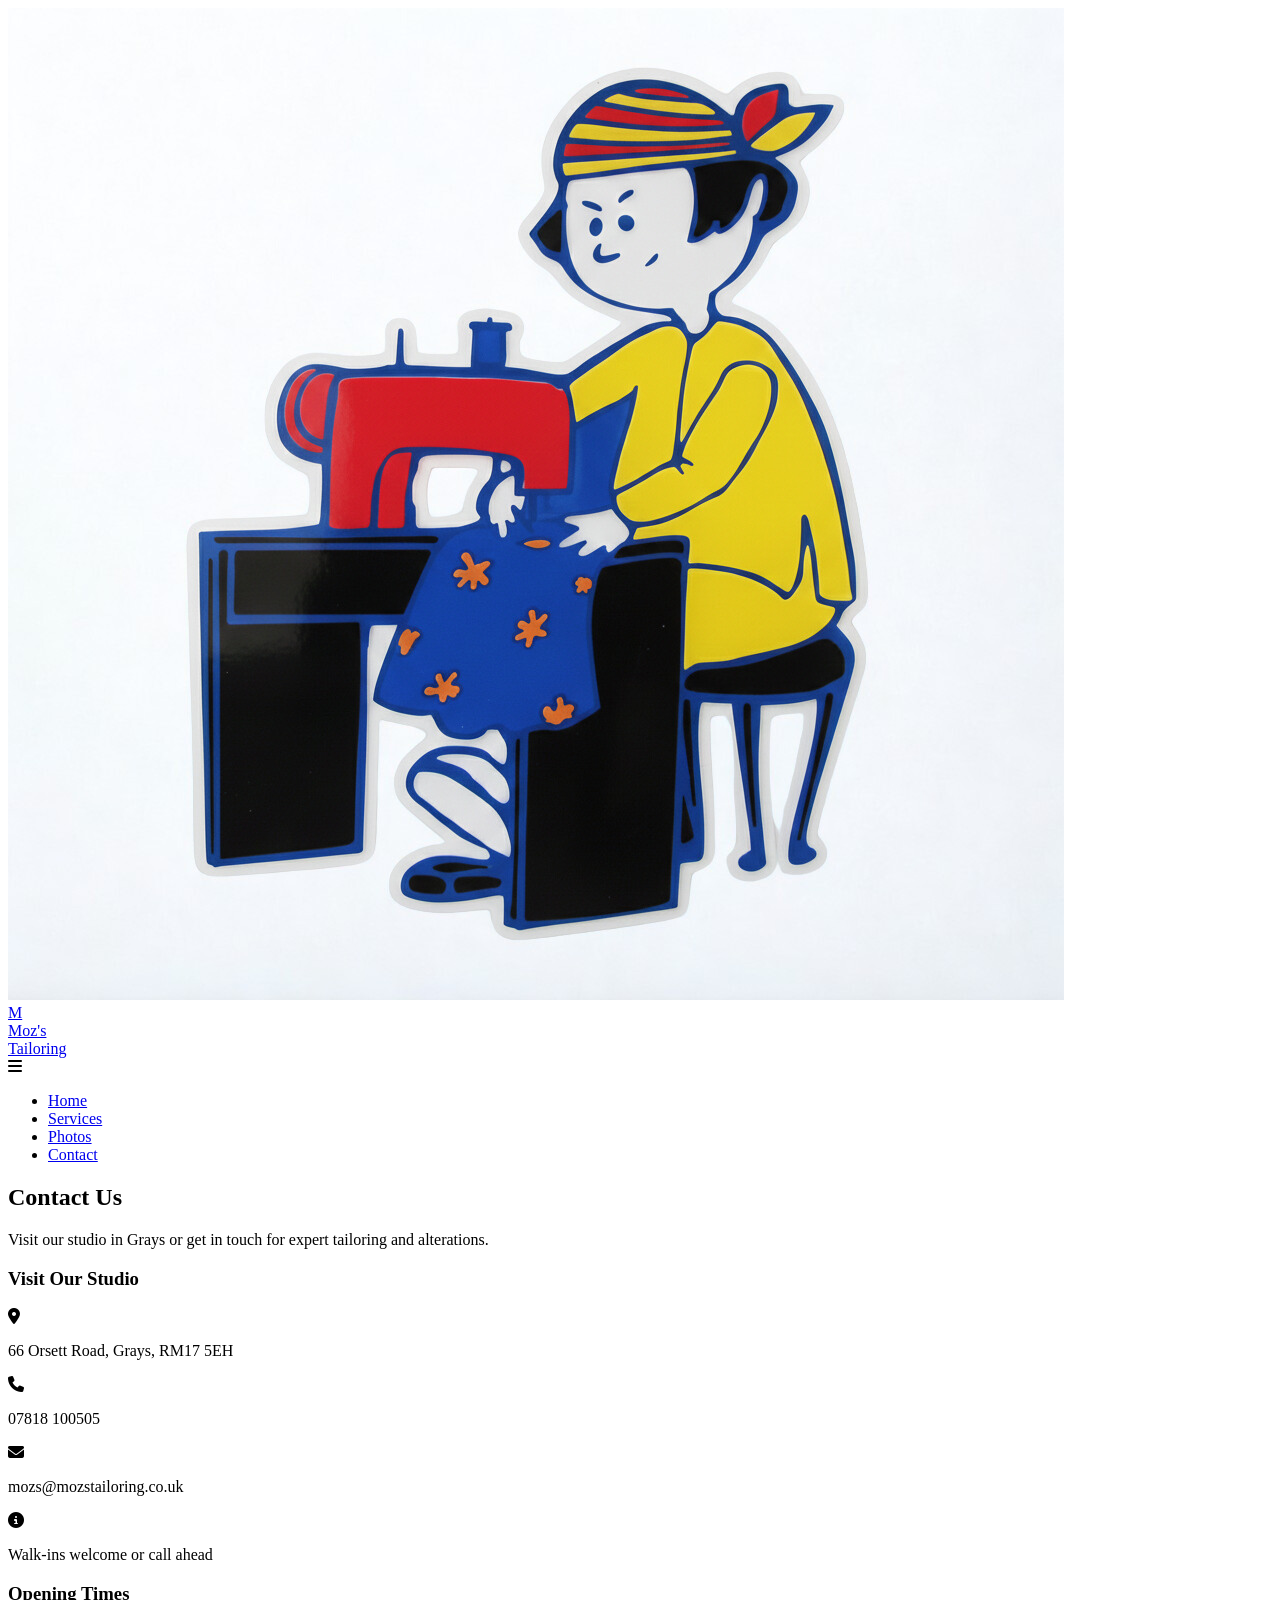
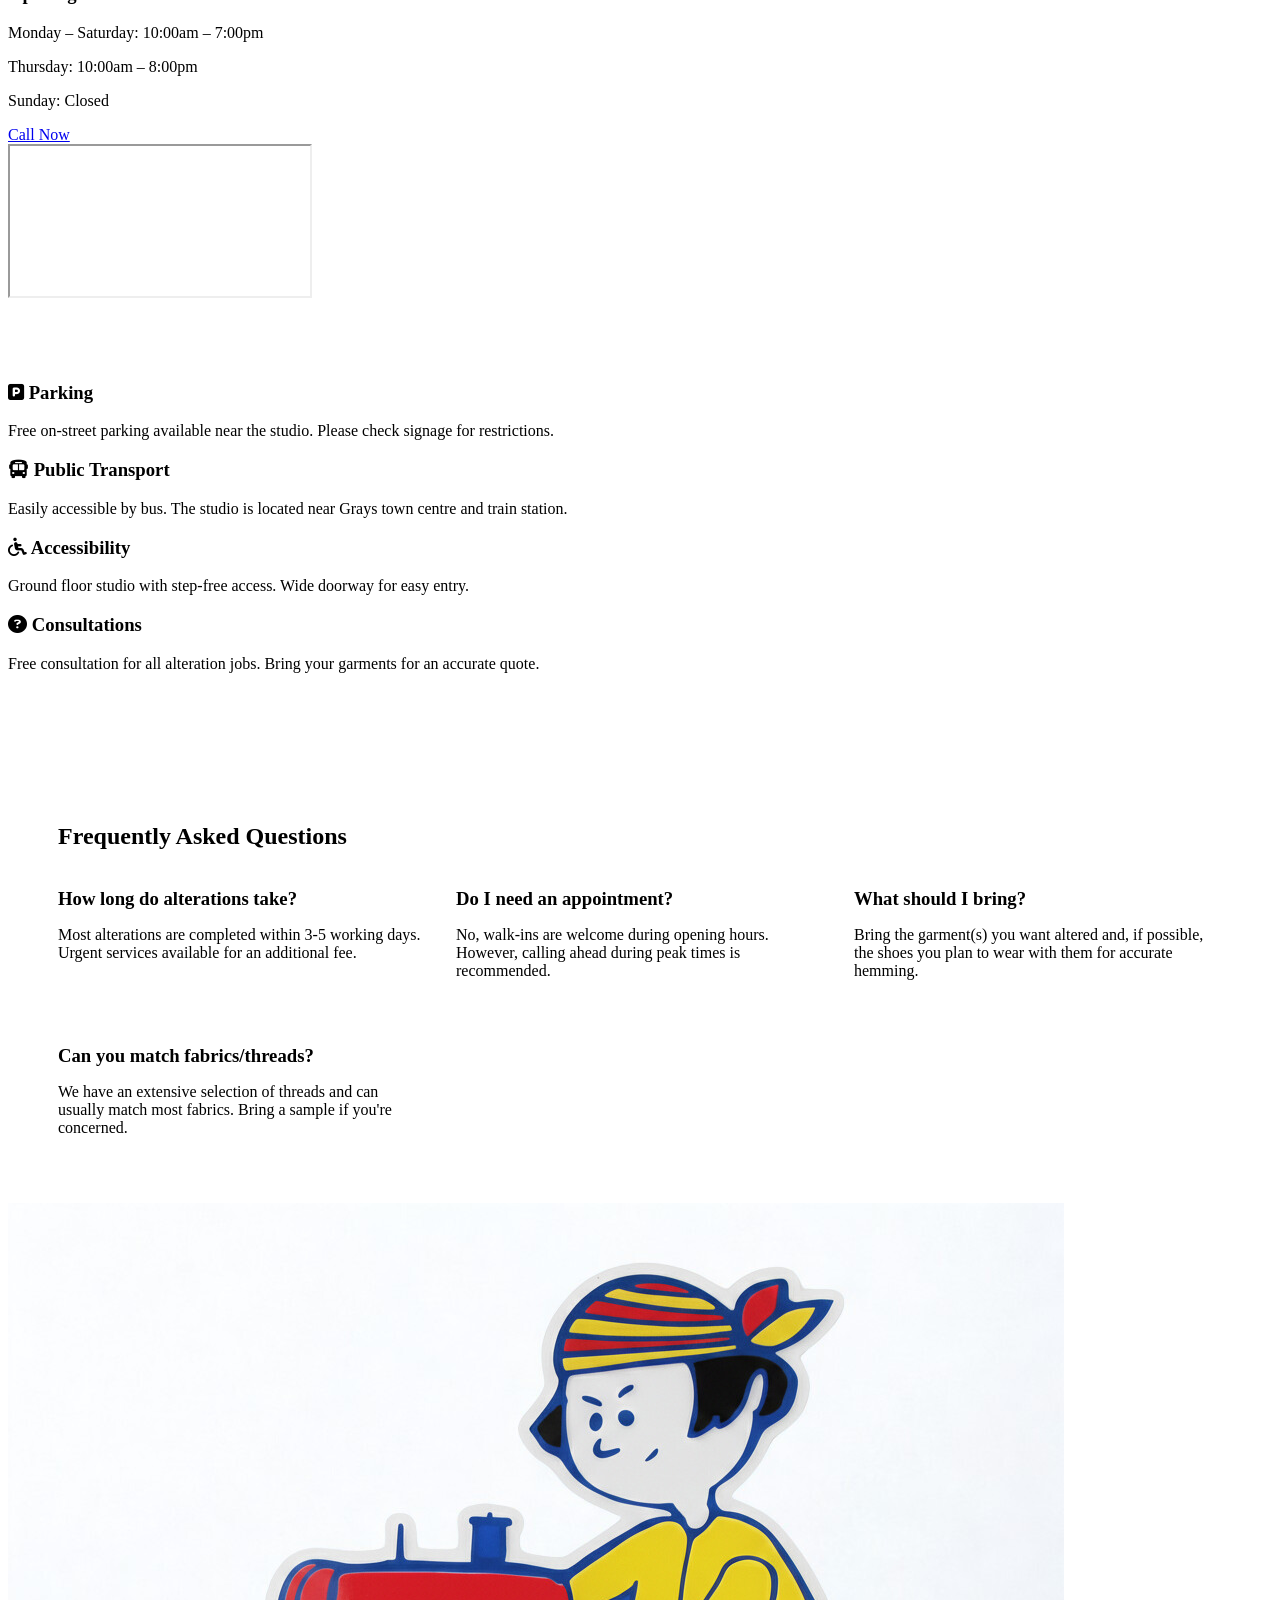
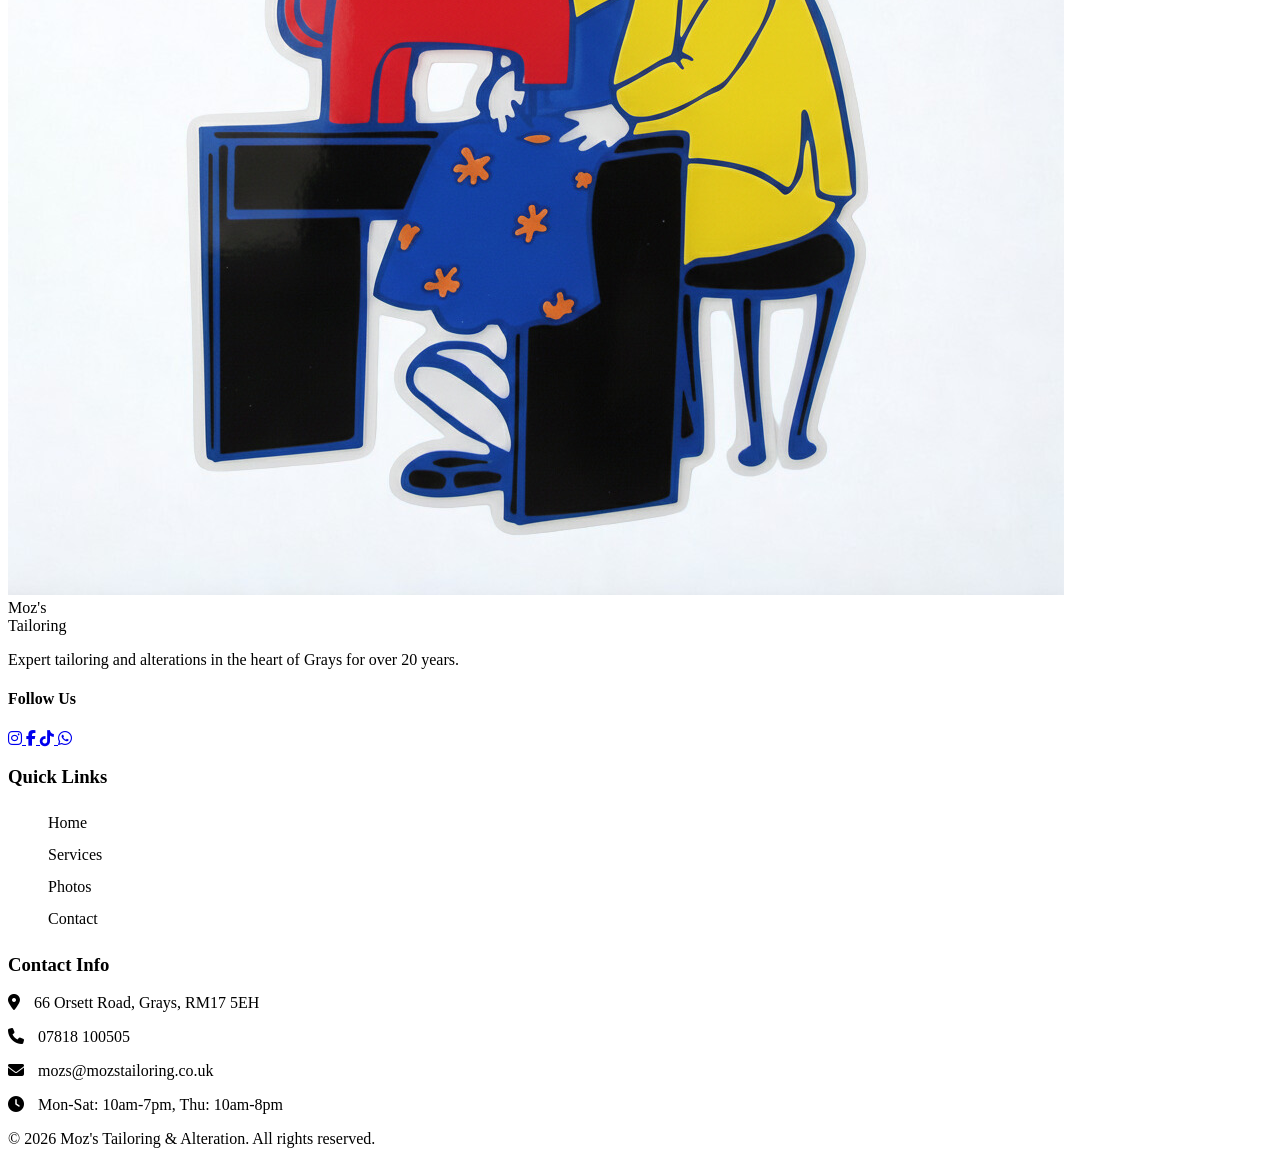
==== contact.html @ 3010e923 "Add files via upload" ====
<!DOCTYPE html>
<html lang="en">
<head>
    <meta charset="UTF-8">
    <meta name="viewport" content="width=device-width, initial-scale=1.0">
    <title>Contact Us | Moz's Tailoring & Alteration</title>
    <!-- Favicon -->
    <link rel="icon" type="image/x-icon" href="favicon.ico">
    <link rel="apple-touch-icon" sizes="180x180" href="apple-touch-icon.png">
    <link rel="icon" type="image/png" sizes="32x32" href="favicon-32x32.png">
    <link rel="icon" type="image/png" sizes="16x16" href="favicon-16x16.png">
    
    <link rel="stylesheet" href="https://cdnjs.cloudflare.com/ajax/libs/font-awesome/6.4.0/css/all.min.css">
    <link rel="preconnect" href="https://fonts.googleapis.com">
    <link rel="preconnect" href="https://fonts.gstatic.com" crossorigin>
    <link href="https://fonts.googleapis.com/css2?family=Inter:wght@300;400;500;600;700&family=Lato:wght@400;500;600&display=swap" rel="stylesheet">
    <link rel="stylesheet" href="style.css">
</head>
<body>
    <!-- Main Header (Shared) -->
    <header class="main-header">
        <div class="container header-container">
            <a href="index.html" class="logo-container">
                <img src="images/moz-logo.jpg" alt="Moz's Tailoring Logo" class="logo-image">
                <div class="logo-fallback">M</div>
                <div class="logo-text-top">Moz's</div>
                <div class="logo-text-bottom">Tailoring</div>
            </a>
            
            <nav class="main-nav">
                <div class="mobile-toggle">
                    <i class="fas fa-bars"></i>
                </div>
                <ul>
                    <li><a href="index.html">Home</a></li>
                    <li><a href="services.html">Services</a></li>
                    <li><a href="photos.html">Photos</a></li>
                    <li><a href="contact.html" class="active">Contact</a></li>
                </ul>
            </nav>
        </div>
    </header>

    <!-- Page Hero -->
    <section class="page-hero">
        <div class="container page-hero-content">
            <h1 class="fade-in">Contact Us</h1>
            <p class="fade-in delay-1">Visit our studio in Grays or get in touch for expert tailoring and alterations.</p>
        </div>
    </section>

    <!-- Contact Section -->
    <section id="contact">
        <div class="container">
            <div class="contact-container">
                <div class="contact-info fade-in">
                    <h3>Visit Our Studio</h3>
                    <div class="contact-details">
                        <div>
                            <i class="fas fa-map-marker-alt"></i>
                            <p>66 Orsett Road, Grays, RM17 5EH</p>
                        </div>
                        <div>
                            <i class="fas fa-phone"></i>
                            <p>07818 100505</p>
                        </div>
                        <div>
                            <i class="fas fa-envelope"></i>
                            <p>mozs@mozstailoring.co.uk</p>
                        </div>
                        <div>
                            <i class="fas fa-info-circle"></i>
                            <p>Walk-ins welcome or call ahead</p>
                        </div>
                    </div>
                    
                    <div class="hours">
                        <h3>Opening Times</h3>
                        <p><span>Monday – Saturday:</span> <span>10:00am – 7:00pm</span></p>
                        <p><span>Thursday:</span> <span>10:00am – 8:00pm</span></p>
                        <p><span>Sunday:</span> <span>Closed</span></p>
                    </div>
                    
                    <a href="tel:07818100505" class="btn" style="margin-top: 20px; width: 100%;">Call Now</a>
                </div>
                
                <div class="map-container fade-in delay-1">
                    <iframe src="https://www.google.com/maps/embed?pb=!1m18!1m12!1m3!1d2481.722855663053!2d0.3248127769464762!3d51.4757389112562!2m3!1f0!2f0!3f0!3m2!1i1024!2i768!4f13.1!3m3!1m2!1s0x47d8bc7c4a8c6c7b%3A0x23c3f5dd40a1c3e6!2s66%20Orsett%20Rd%2C%20Grays%20RM17%205EH%2C%20UK!5e0!3m2!1sen!2s!4v1694030000000!5m2!1sen!2s" allowfullscreen="" loading="lazy" referrerpolicy="no-referrer-when-downgrade"></iframe>
                </div>
            </div>
            
            <!-- Additional Information -->
            <div class="why-grid" style="margin-top: 80px;">
                <div class="why-item fade-in">
                    <h3><i class="fas fa-parking"></i> Parking</h3>
                    <p>Free on-street parking available near the studio. Please check signage for restrictions.</p>
                </div>
                <div class="why-item fade-in delay-1">
                    <h3><i class="fas fa-bus"></i> Public Transport</h3>
                    <p>Easily accessible by bus. The studio is located near Grays town centre and train station.</p>
                </div>
                <div class="why-item fade-in delay-2">
                    <h3><i class="fas fa-wheelchair"></i> Accessibility</h3>
                    <p>Ground floor studio with step-free access. Wide doorway for easy entry.</p>
                </div>
                <div class="why-item fade-in delay-3">
                    <h3><i class="fas fa-question-circle"></i> Consultations</h3>
                    <p>Free consultation for all alteration jobs. Bring your garments for an accurate quote.</p>
                </div>
            </div>
            
            <!-- FAQ Section -->
            <div style="margin-top: 80px; background-color: var(--neutral); padding: 50px; border-radius: 8px;">
                <div class="section-title">
                    <h2>Frequently Asked Questions</h2>
                </div>
                <div class="faq-grid" style="display: grid; grid-template-columns: repeat(auto-fit, minmax(300px, 1fr)); gap: 30px;">
                    <div class="faq-item fade-in">
                        <h3 style="color: var(--primary); margin-bottom: 10px;">How long do alterations take?</h3>
                        <p style="color: var(--text-light);">Most alterations are completed within 3-5 working days. Urgent services available for an additional fee.</p>
                    </div>
                    <div class="faq-item fade-in delay-1">
                        <h3 style="color: var(--primary); margin-bottom: 10px;">Do I need an appointment?</h3>
                        <p style="color: var(--text-light);">No, walk-ins are welcome during opening hours. However, calling ahead during peak times is recommended.</p>
                    </div>
                    <div class="faq-item fade-in delay-2">
                        <h3 style="color: var(--primary); margin-bottom: 10px;">What should I bring?</h3>
                        <p style="color: var(--text-light);">Bring the garment(s) you want altered and, if possible, the shoes you plan to wear with them for accurate hemming.</p>
                    </div>
                    <div class="faq-item fade-in delay-3">
                        <h3 style="color: var(--primary); margin-bottom: 10px;">Can you match fabrics/threads?</h3>
                        <p style="color: var(--primary);">We have an extensive selection of threads and can usually match most fabrics. Bring a sample if you're concerned.</p>
                    </div>
                </div>
            </div>
        </div>
    </section>

    <!-- Footer (Shared) -->
    <footer>
        <div class="container">
            <div class="footer-content">
                <div>
                    <div class="footer-logo-container">
                        <img src="images/moz-logo.jpg" alt="Moz's Tailoring Logo" class="footer-logo-image">
                        <div class="footer-text-top">Moz's</div>
                        <div class="footer-text-bottom">Tailoring</div>
                    </div>
                    <p>Expert tailoring and alterations in the heart of Grays for over 20 years.</p>
                    
                    <div class="social-media">
                        <h4>Follow Us</h4>
                        <div class="social-icons">
                            <a href="https://www.instagram.com/" target="_blank" class="social-icon instagram">
                                <i class="fab fa-instagram"></i>
                            </a>
                            <a href="https://www.facebook.com/" target="_blank" class="social-icon facebook">
                                <i class="fab fa-facebook-f"></i>
                            </a>
                            <a href="https://www.tiktok.com/" target="_blank" class="social-icon tiktok">
                                <i class="fab fa-tiktok"></i>
                            </a>
                            <a href="https://wa.me/447818100505" target="_blank" class="social-icon whatsapp">
                                <i class="fab fa-whatsapp"></i>
                            </a>
                        </div>
                    </div>
                </div>
                <div>
                    <h3>Quick Links</h3>
                    <ul style="list-style: none;">
                        <li><a href="index.html" style="color: var(--secondary); text-decoration: none; line-height: 2;">Home</a></li>
                        <li><a href="services.html" style="color: var(--secondary); text-decoration: none; line-height: 2;">Services</a></li>
                        <li><a href="photos.html" style="color: var(--secondary); text-decoration: none; line-height: 2;">Photos</a></li>
                        <li><a href="contact.html" style="color: var(--secondary); text-decoration: none; line-height: 2;">Contact</a></li>
                    </ul>
                </div>
                <div>
                    <h3>Contact Info</h3>
                    <p><i class="fas fa-map-marker-alt" style="color: var(--accent); margin-right: 10px;"></i> 66 Orsett Road, Grays, RM17 5EH</p>
                    <p><i class="fas fa-phone" style="color: var(--accent); margin-right: 10px;"></i> 07818 100505</p>
                    <p><i class="fas fa-envelope" style="color: var(--accent); margin-right: 10px;"></i> mozs@mozstailoring.co.uk</p>
                    <p><i class="fas fa-clock" style="color: var(--accent); margin-right: 10px;"></i> Mon-Sat: 10am-7pm, Thu: 10am-8pm</p>
                </div>
            </div>
            <div class="copyright">
                <p>&copy; 2026 Moz's Tailoring & Alteration. All rights reserved.</p>
            </div>
        </div>
    </footer>

    <script src="script.js"></script>
</body>
</html>
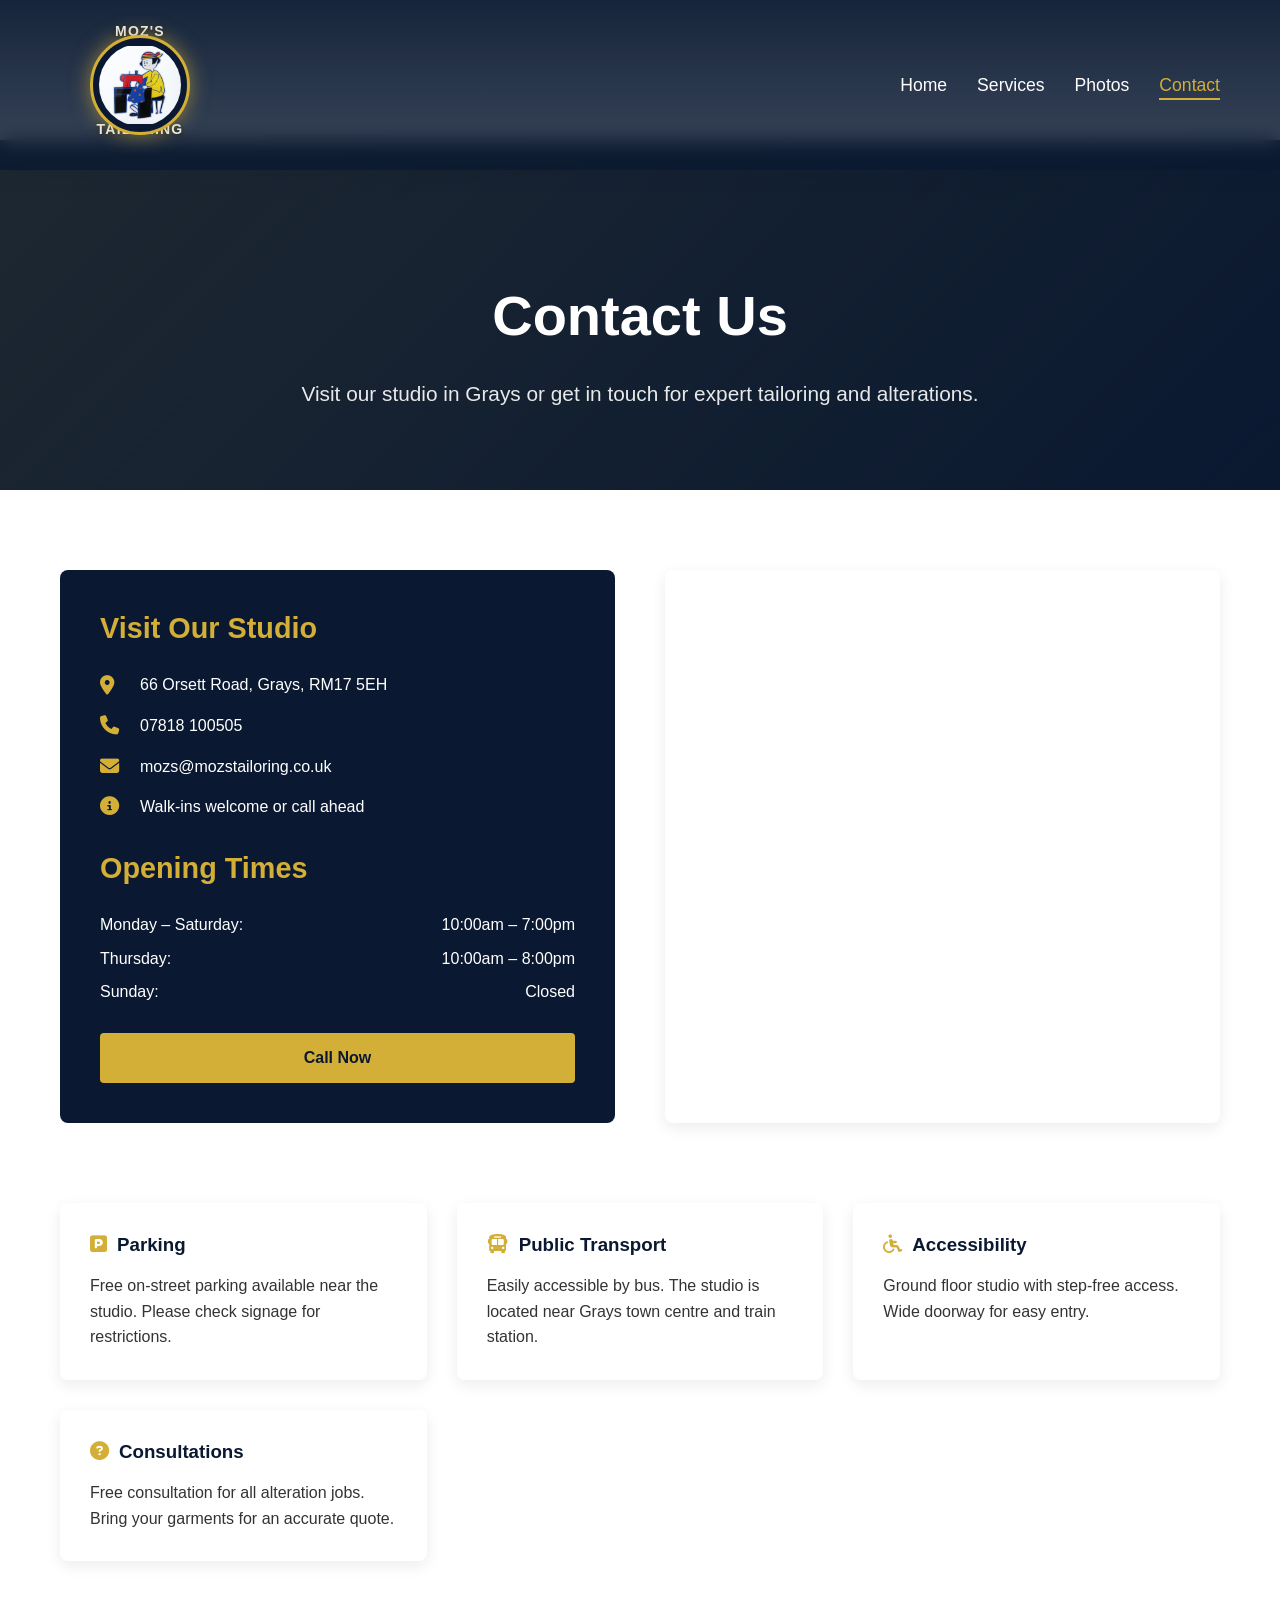
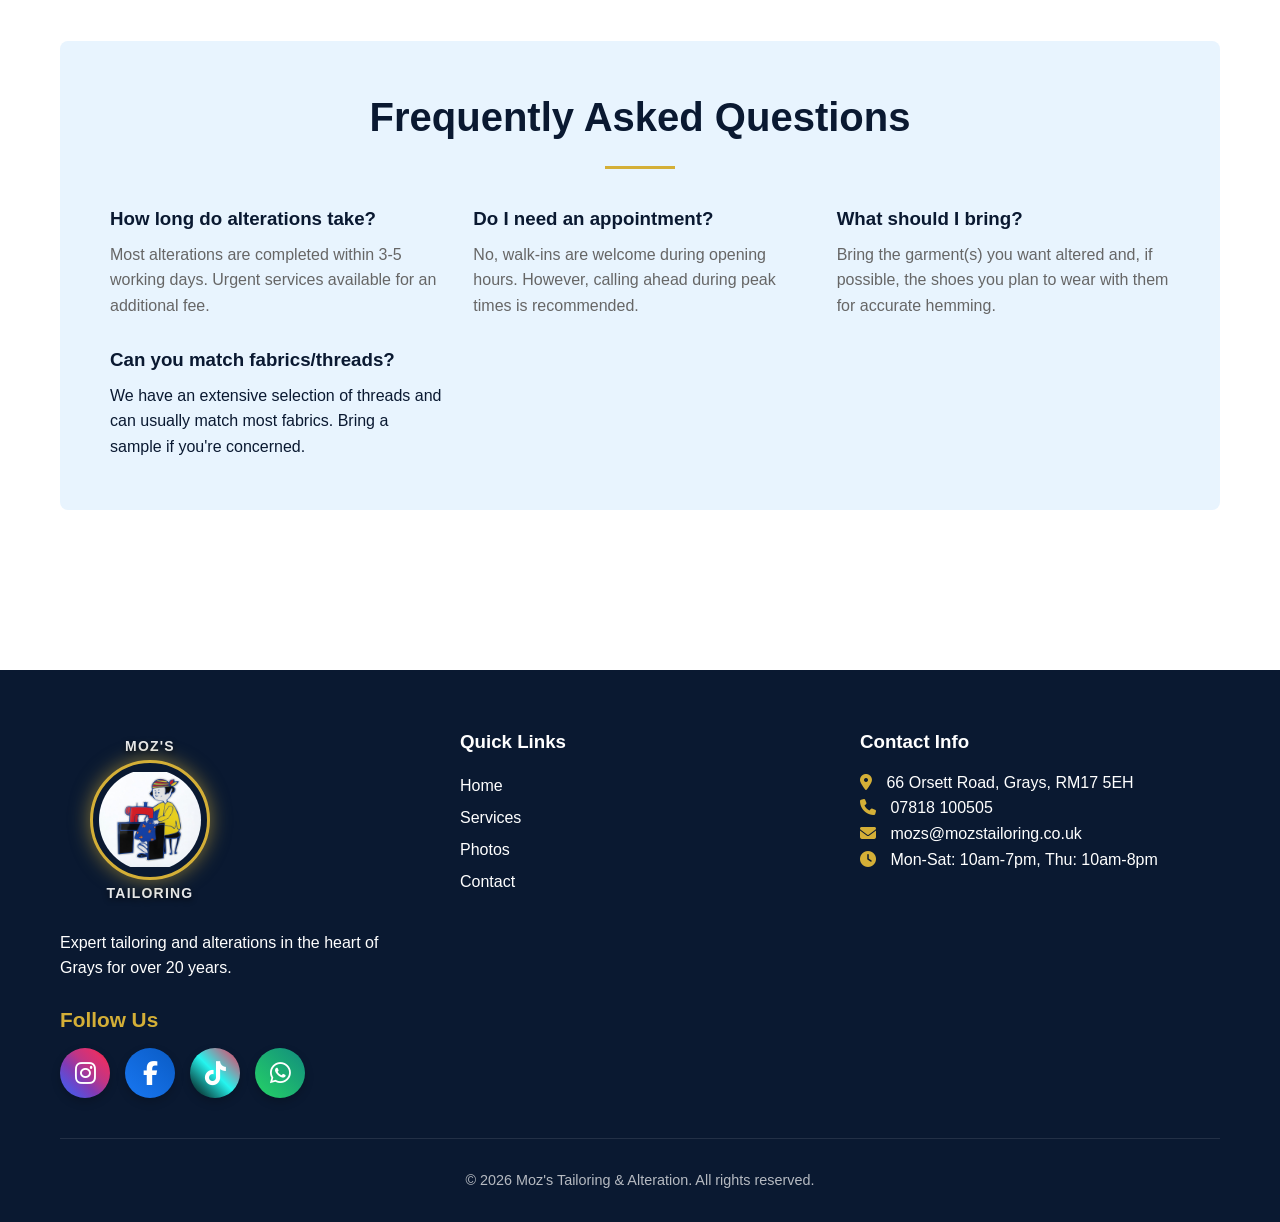
==== commit fb77e324: "Rename contact to contact.html" ====
--- a/contact.html
+++ b/contact.html
@@ -191,4 +191,4 @@
 
     <script src="script.js"></script>
 </body>
-</html>+</html>
--- a/style.css
+++ b/style.css
@@ -0,0 +1,889 @@
+:root {
+    --primary: #0A1931; /* Deep Navy */
+    --secondary: #FFFFFF; /* Clean White */
+    --accent: #D4AF37; /* Tailor Gold */
+    --neutral: #E8F4FE; /* Light Sky Blue */
+    --text-dark: #333333;
+    --text-light: #666666;
+    --shadow: 0 5px 15px rgba(10, 25, 49, 0.08);
+    --transition: all 0.3s ease;
+}
+
+* {
+    margin: 0;
+    padding: 0;
+    box-sizing: border-box;
+}
+
+body {
+    font-family: 'Inter', sans-serif;
+    line-height: 1.6;
+    color: var(--text-dark);
+    background-color: var(--secondary);
+    overflow-x: hidden;
+}
+
+h1, h2, h3, h4 {
+    font-family: 'Inter', sans-serif;
+    font-weight: 600;
+    line-height: 1.3;
+    margin-bottom: 1rem;
+}
+
+.container {
+    width: 100%;
+    max-width: 1200px;
+    margin: 0 auto;
+    padding: 0 20px;
+}
+
+section {
+    padding: 80px 0;
+}
+
+.section-title {
+    text-align: center;
+    margin-bottom: 3rem;
+    position: relative;
+}
+
+.section-title h2 {
+    font-size: 2.5rem;
+    color: var(--primary);
+    display: inline-block;
+}
+
+.section-title h2:after {
+    content: '';
+    position: absolute;
+    width: 70px;
+    height: 3px;
+    background-color: var(--accent);
+    bottom: -10px;
+    left: 50%;
+    transform: translateX(-50%);
+}
+
+.btn {
+    display: inline-block;
+    padding: 12px 28px;
+    background-color: var(--accent);
+    color: var(--primary);
+    border: none;
+    border-radius: 4px;
+    font-weight: 600;
+    font-size: 1rem;
+    cursor: pointer;
+    transition: var(--transition);
+    text-decoration: none;
+    text-align: center;
+}
+
+.btn:hover {
+    background-color: #C19B2C;
+    transform: translateY(-3px);
+    box-shadow: var(--shadow);
+}
+
+/* Header/Navigation */
+.main-header {
+    position: fixed;
+    top: 0;
+    left: 0;
+    width: 100%;
+    z-index: 1000;
+    background: linear-gradient(to bottom, rgba(10, 25, 49, 0.95), rgba(10, 25, 49, 0.8));
+    backdrop-filter: blur(10px);
+    box-shadow: 0 4px 20px rgba(10, 25, 49, 0.1);
+}
+
+.header-container {
+    display: flex;
+    justify-content: space-between;
+    align-items: center;
+    padding: 15px 20px;
+}
+
+/* Logo */
+.logo-container {
+    display: flex;
+    align-items: center;
+    position: relative;
+    width: 160px;
+    height: 140px;
+}
+
+.logo-image {
+    width: 100px;
+    height: 100px;
+    border-radius: 50%;
+    object-fit: contain;
+    position: absolute;
+    top: 50%;
+    left: 50%;
+    transform: translate(-50%, -50%);
+    z-index: 2;
+    background-color: var(--secondary);
+    padding: 6px;
+    border: 3px solid var(--accent);
+    box-shadow: 0 0 20px rgba(212, 175, 55, 0.6);
+    background-image: url('data:image/svg+xml,<svg xmlns="http://www.w3.org/2000/svg" viewBox="0 0 100 100"><rect width="100" height="100" fill="%230A1931"/><text x="50" y="50" font-family="Arial" font-size="30" fill="%23D4AF37" text-anchor="middle" dominant-baseline="middle">M</text></svg>');
+    background-size: cover;
+    background-position: center;
+}
+
+.logo-fallback {
+    display: none;
+    position: absolute;
+    top: 50%;
+    left: 50%;
+    transform: translate(-50%, -50%);
+    font-size: 2.2rem;
+    font-weight: 700;
+    color: var(--accent);
+    z-index: 3;
+}
+
+.logo-image.error + .logo-fallback {
+    display: block;
+}
+
+/* Simple text positions */
+.logo-text-top, .logo-text-bottom {
+    position: absolute;
+    left: 50%;
+    transform: translateX(-50%);
+    font-size: 14px;
+    font-weight: 600;
+    color: #FFFFFF;
+    text-transform: uppercase;
+    letter-spacing: 1.2px;
+    text-shadow: 0 2px 6px rgba(0, 0, 0, 0.8);
+    white-space: nowrap;
+    font-family: 'Inter', sans-serif;
+    opacity: 0.9;
+}
+
+.logo-text-top {
+    top: 5px;
+}
+
+.logo-text-bottom {
+    bottom: 15px;
+}
+
+/* Main Navigation */
+.main-nav ul {
+    display: flex;
+    list-style: none;
+    gap: 30px;
+}
+
+.main-nav a {
+    color: var(--secondary);
+    text-decoration: none;
+    font-weight: 500;
+    font-size: 1.1rem;
+    transition: var(--transition);
+    padding: 5px 0;
+    position: relative;
+}
+
+.main-nav a:after {
+    content: '';
+    position: absolute;
+    width: 0;
+    height: 2px;
+    background: var(--accent);
+    left: 0;
+    bottom: 0;
+    transition: var(--transition);
+}
+
+.main-nav a:hover {
+    color: var(--accent);
+}
+
+.main-nav a:hover:after {
+    width: 100%;
+}
+
+.main-nav a.active {
+    color: var(--accent);
+}
+
+.main-nav a.active:after {
+    width: 100%;
+}
+
+/* Mobile menu toggle */
+.mobile-toggle {
+    display: none;
+    color: var(--secondary);
+    font-size: 1.5rem;
+    cursor: pointer;
+    background: rgba(10, 25, 49, 0.8);
+    padding: 10px;
+    border-radius: 4px;
+}
+
+/* Hero Section (for home page) */
+.hero {
+    position: relative;
+    height: 100vh;
+    min-height: 700px;
+    color: var(--secondary);
+    text-align: center;
+    overflow: hidden;
+    margin-top: -140px;
+    padding-top: 140px;
+}
+
+.hero-slideshow {
+    position: absolute;
+    top: 0;
+    left: 0;
+    width: 100%;
+    height: 100%;
+    z-index: -1;
+}
+
+.hero-slide {
+    position: absolute;
+    top: 0;
+    left: 0;
+    width: 100%;
+    height: 100%;
+    opacity: 0;
+    transition: opacity 1s ease-in-out;
+    background-size: cover;
+    background-position: center;
+    background-repeat: no-repeat;
+}
+
+.hero-slide.active {
+    opacity: 1;
+    z-index: 1;
+}
+
+.hero-slide.slide-1 {
+    background-image: linear-gradient(rgba(10, 25, 49, 0.4), rgba(10, 25, 49, 0.3)), url('images/moz1.jpg');
+}
+
+.hero-slide.slide-2 {
+    background-image: linear-gradient(rgba(10, 25, 49, 0.4), rgba(10, 25, 49, 0.3)), url('images/moz2.jpg');
+}
+
+.hero-content {
+    position: absolute;
+    top: 65%;
+    left: 50%;
+    transform: translate(-50%, -50%);
+    z-index: 2;
+    max-width: 900px;
+    width: 90%;
+    text-align: center;
+    text-shadow: 0 2px 8px rgba(0, 0, 0, 0.6);
+    padding-top: 40px;
+}
+
+.hero h1 {
+    font-size: 3.8rem;
+    margin-bottom: 1.8rem;
+    color: var(--secondary);
+    line-height: 1.2;
+}
+
+.hero p {
+    font-size: 1.4rem;
+    margin: 0 auto 2.5rem;
+    color: rgba(255, 255, 255, 0.95);
+    max-width: 800px;
+    line-height: 1.6;
+}
+
+.hero .btn {
+    background-color: var(--accent);
+    color: var(--primary);
+    font-size: 1.2rem;
+    padding: 16px 36px;
+    box-shadow: 0 6px 20px rgba(0, 0, 0, 0.3);
+    font-weight: 700;
+    margin-top: 10px;
+}
+
+.hero-title-container {
+    position: relative;
+    display: inline-block;
+    margin-bottom: 2rem;
+}
+
+.hero-title-container:after {
+    content: '';
+    position: absolute;
+    width: 120px;
+    height: 3px;
+    background-color: var(--accent);
+    bottom: -15px;
+    left: 50%;
+    transform: translateX(-50%);
+    box-shadow: 0 2px 8px rgba(212, 175, 55, 0.5);
+}
+
+.premium-tagline {
+    font-size: 1.6rem !important;
+    margin-bottom: 2.5rem !important;
+    color: var(--accent) !important;
+    font-weight: 700 !important;
+    text-shadow: 0 2px 8px rgba(0, 0, 0, 0.6) !important;
+    letter-spacing: 0.5px;
+    position: relative;
+    display: inline-block;
+    padding: 0;
+}
+
+/* Page Hero (for other pages) */
+.page-hero {
+    background-color: var(--primary);
+    color: var(--secondary);
+    text-align: center;
+    padding: 140px 0 80px;
+    margin-top: 140px;
+    position: relative;
+    overflow: hidden;
+}
+
+.page-hero:before {
+    content: '';
+    position: absolute;
+    top: 0;
+    left: 0;
+    right: 0;
+    bottom: 0;
+    background: linear-gradient(135deg, rgba(212, 175, 55, 0.1), rgba(10, 25, 49, 0.9));
+    z-index: 1;
+}
+
+.page-hero-content {
+    position: relative;
+    z-index: 2;
+}
+
+.page-hero h1 {
+    font-size: 3.5rem;
+    margin-bottom: 1.5rem;
+    color: var(--secondary);
+}
+
+.page-hero p {
+    font-size: 1.3rem;
+    max-width: 700px;
+    margin: 0 auto;
+    color: rgba(255, 255, 255, 0.9);
+}
+
+/* Services Section (shared) */
+.services-grid {
+    display: grid;
+    grid-template-columns: repeat(auto-fit, minmax(280px, 1fr));
+    gap: 30px;
+}
+
+.service-card {
+    background-color: var(--secondary);
+    border-radius: 8px;
+    overflow: hidden;
+    box-shadow: var(--shadow);
+    transition: var(--transition);
+}
+
+.service-card:hover {
+    transform: translateY(-10px);
+    box-shadow: 0 15px 30px rgba(10, 25, 49, 0.1);
+}
+
+.service-icon {
+    background-color: var(--neutral);
+    height: 80px;
+    display: flex;
+    align-items: center;
+    justify-content: center;
+    font-size: 2.5rem;
+    color: var(--primary);
+}
+
+.service-content {
+    padding: 25px;
+}
+
+.service-content h3 {
+    color: var(--primary);
+    margin-bottom: 15px;
+    font-size: 1.5rem;
+}
+
+.service-content ul {
+    list-style-position: inside;
+    margin-top: 15px;
+}
+
+.service-content li {
+    margin-bottom: 8px;
+    color: var(--text-light);
+}
+
+/* Why Choose Us Section */
+.why-us {
+    background-color: var(--neutral);
+}
+
+.why-grid {
+    display: grid;
+    grid-template-columns: repeat(auto-fit, minmax(300px, 1fr));
+    gap: 30px;
+}
+
+.why-item {
+    background-color: var(--secondary);
+    padding: 30px;
+    border-radius: 8px;
+    box-shadow: var(--shadow);
+}
+
+.why-item h3 {
+    color: var(--primary);
+    display: flex;
+    align-items: center;
+}
+
+.why-item i {
+    color: var(--accent);
+    margin-right: 10px;
+    font-size: 1.2rem;
+}
+
+/* Gallery Section */
+.gallery-grid {
+    display: grid;
+    grid-template-columns: repeat(auto-fill, minmax(280px, 1fr));
+    gap: 20px;
+}
+
+.gallery-item {
+    border-radius: 8px;
+    overflow: hidden;
+    height: 250px;
+    position: relative;
+}
+
+.gallery-item img {
+    width: 100%;
+    height: 100%;
+    object-fit: cover;
+    transition: var(--transition);
+}
+
+.gallery-item:hover img {
+    transform: scale(1.05);
+}
+
+/* Contact Section */
+.contact-container {
+    display: grid;
+    grid-template-columns: repeat(auto-fit, minmax(300px, 1fr));
+    gap: 50px;
+}
+
+.contact-info {
+    background-color: var(--primary);
+    color: var(--secondary);
+    padding: 40px;
+    border-radius: 8px;
+}
+
+.contact-info h3 {
+    color: var(--accent);
+    margin-bottom: 25px;
+    font-size: 1.8rem;
+}
+
+.contact-details {
+    margin-bottom: 30px;
+}
+
+.contact-details div {
+    display: flex;
+    align-items: center;
+    margin-bottom: 15px;
+}
+
+.contact-details i {
+    color: var(--accent);
+    margin-right: 15px;
+    font-size: 1.2rem;
+    width: 25px;
+}
+
+.hours {
+    margin-top: 30px;
+}
+
+.hours p {
+    margin-bottom: 8px;
+    display: flex;
+    justify-content: space-between;
+}
+
+.map-container {
+    height: 100%;
+    border-radius: 8px;
+    overflow: hidden;
+    box-shadow: var(--shadow);
+}
+
+.map-container iframe {
+    width: 100%;
+    height: 100%;
+    border: 0;
+}
+
+/* Footer */
+footer {
+    background-color: var(--primary);
+    color: var(--secondary);
+    padding: 60px 0 30px;
+    margin-top: 80px;
+}
+
+.footer-content {
+    display: grid;
+    grid-template-columns: repeat(auto-fit, minmax(250px, 1fr));
+    gap: 40px;
+    margin-bottom: 40px;
+}
+
+.footer-logo-container {
+    position: relative;
+    width: 180px;
+    height: 180px;
+    margin-bottom: 20px;
+}
+
+.footer-logo-image {
+    width: 120px;
+    height: 120px;
+    border-radius: 50%;
+    object-fit: contain;
+    position: absolute;
+    top: 50%;
+    left: 50%;
+    transform: translate(-50%, -50%);
+    z-index: 2;
+    background-color: var(--secondary);
+    padding: 6px;
+    border: 3px solid var(--accent);
+    box-shadow: 0 0 20px rgba(212, 175, 55, 0.6);
+    background-image: url('data:image/svg+xml,<svg xmlns="http://www.w3.org/2000/svg" viewBox="0 0 100 100"><rect width="100" height="100" fill="%230A1931"/><text x="50" y="50" font-family="Arial" font-size="30" fill="%23D4AF37" text-anchor="middle" dominant-baseline="middle">M</text></svg>');
+    background-size: cover;
+    background-position: center;
+}
+
+.footer-text-top, .footer-text-bottom {
+    position: absolute;
+    left: 50%;
+    transform: translateX(-50%);
+    font-size: 14px;
+    font-weight: 600;
+    color: #FFFFFF;
+    text-transform: uppercase;
+    letter-spacing: 1.2px;
+    text-shadow: 0 2px 6px rgba(0, 0, 0, 0.8);
+    white-space: nowrap;
+    font-family: 'Inter', sans-serif;
+    opacity: 0.9;
+}
+
+.footer-text-top {
+    top: 5px;
+}
+
+.footer-text-bottom {
+    bottom: 5px;
+}
+
+.social-media {
+    margin-top: 25px;
+}
+
+.social-media h4 {
+    color: var(--accent);
+    margin-bottom: 15px;
+    font-size: 1.3rem;
+}
+
+.social-icons {
+    display: flex;
+    gap: 15px;
+    flex-wrap: wrap;
+}
+
+.social-icon {
+    display: flex;
+    align-items: center;
+    justify-content: center;
+    width: 50px;
+    height: 50px;
+    border-radius: 50%;
+    color: white;
+    font-size: 1.5rem;
+    transition: var(--transition);
+    text-decoration: none;
+    box-shadow: 0 4px 10px rgba(0, 0, 0, 0.2);
+}
+
+.social-icon:hover {
+    transform: translateY(-5px);
+    box-shadow: 0 8px 20px rgba(0, 0, 0, 0.3);
+}
+
+.instagram {
+    background: linear-gradient(45deg, #405DE6, #5851DB, #833AB4, #C13584, #E1306C, #FD1D1D);
+}
+
+.instagram:hover {
+    background: linear-gradient(45deg, #FD1D1D, #E1306C, #C13584, #833AB4, #5851DB, #405DE6);
+}
+
+.facebook {
+    background: linear-gradient(45deg, #1877F2, #0A5BC4);
+}
+
+.facebook:hover {
+    background: linear-gradient(45deg, #0A5BC4, #1877F2);
+}
+
+.tiktok {
+    background: linear-gradient(45deg, #000000, #25F4EE, #FE2C55);
+}
+
+.tiktok:hover {
+    background: linear-gradient(45deg, #FE2C55, #25F4EE, #000000);
+}
+
+.whatsapp {
+    background: linear-gradient(45deg, #25D366, #128C7E);
+}
+
+.whatsapp:hover {
+    background: linear-gradient(45deg, #128C7E, #25D366);
+}
+
+.copyright {
+    text-align: center;
+    padding-top: 30px;
+    border-top: 1px solid rgba(255, 255, 255, 0.1);
+    color: rgba(255, 255, 255, 0.7);
+    font-size: 0.9rem;
+}
+
+/* Fade-in animations */
+@keyframes fadeIn {
+    from { opacity: 0; transform: translateY(20px); }
+    to { opacity: 1; transform: translateY(0); }
+}
+
+.fade-in {
+    animation: fadeIn 0.8s ease forwards;
+}
+
+.delay-1 { animation-delay: 0.2s; }
+.delay-2 { animation-delay: 0.4s; }
+.delay-3 { animation-delay: 0.6s; }
+
+/* Responsive Design */
+@media (max-width: 1200px) {
+    .logo-container {
+        width: 140px;
+        height: 120px;
+    }
+    
+    .logo-image {
+        width: 90px;
+        height: 90px;
+    }
+    
+    .hero h1 {
+        font-size: 3.4rem;
+    }
+    
+    .hero p {
+        font-size: 1.3rem;
+    }
+}
+
+@media (max-width: 992px) {
+    .hero h1 {
+        font-size: 3rem;
+    }
+    
+    .hero p {
+        font-size: 1.2rem;
+    }
+    
+    .page-hero h1 {
+        font-size: 3rem;
+    }
+    
+    .section-title h2 {
+        font-size: 2.2rem;
+    }
+    
+    .logo-container {
+        width: 120px;
+        height: 100px;
+    }
+    
+    .logo-image {
+        width: 80px;
+        height: 80px;
+    }
+    
+    .hero-content {
+        top: 60%;
+    }
+}
+
+@media (max-width: 768px) {
+    .mobile-toggle {
+        display: block;
+    }
+    
+    .main-nav ul {
+        position: fixed;
+        top: 0;
+        left: 0;
+        width: 100%;
+        height: 100vh;
+        background-color: rgba(10, 25, 49, 0.95);
+        flex-direction: column;
+        align-items: center;
+        justify-content: center;
+        padding: 20px 0;
+        clip-path: polygon(0 0, 100% 0, 100% 0, 0 0);
+        transition: var(--transition);
+        z-index: 1000;
+        gap: 30px;
+    }
+    
+    .main-nav ul.active {
+        clip-path: polygon(0 0, 100% 0, 100% 100%, 0 100%);
+    }
+    
+    .main-nav a {
+        font-size: 1.3rem;
+        padding: 10px 20px;
+    }
+    
+    .hero {
+        min-height: 600px;
+    }
+    
+    .hero h1 {
+        font-size: 2.5rem;
+    }
+    
+    .page-hero h1 {
+        font-size: 2.5rem;
+    }
+    
+    .hero p {
+        font-size: 1.1rem;
+    }
+    
+    .hero .btn {
+        font-size: 1.1rem;
+        padding: 15px 30px;
+    }
+    
+    .premium-tagline {
+        font-size: 1.4rem !important;
+    }
+    
+    section {
+        padding: 60px 0;
+    }
+    
+    .logo-container {
+        width: 100px;
+        height: 80px;
+    }
+    
+    .logo-image {
+        width: 65px;
+        height: 65px;
+    }
+    
+    .hero-content {
+        top: 58%;
+        padding-top: 30px;
+    }
+    
+    .social-icons {
+        justify-content: center;
+    }
+    
+    .footer-logo-container {
+        margin: 0 auto 20px;
+    }
+}
+
+@media (max-width: 576px) {
+    .hero h1 {
+        font-size: 2.2rem;
+    }
+    
+    .page-hero h1 {
+        font-size: 2.2rem;
+    }
+    
+    .section-title h2 {
+        font-size: 1.8rem;
+    }
+    
+    .contact-info {
+        padding: 25px;
+    }
+    
+    .hero {
+        min-height: 500px;
+    }
+    
+    .hero-content {
+        top: 55%;
+    }
+    
+    .logo-container {
+        width: 80px;
+        height: 60px;
+    }
+    
+    .logo-image {
+        width: 50px;
+        height: 50px;
+    }
+    
+    .premium-tagline {
+        font-size: 1.2rem !important;
+    }
+    
+    .hero-title-container:after {
+        width: 80px;
+        bottom: -12px;
+    }
+    
+    .social-icon {
+        width: 45px;
+        height: 45px;
+        font-size: 1.3rem;
+    }
+}
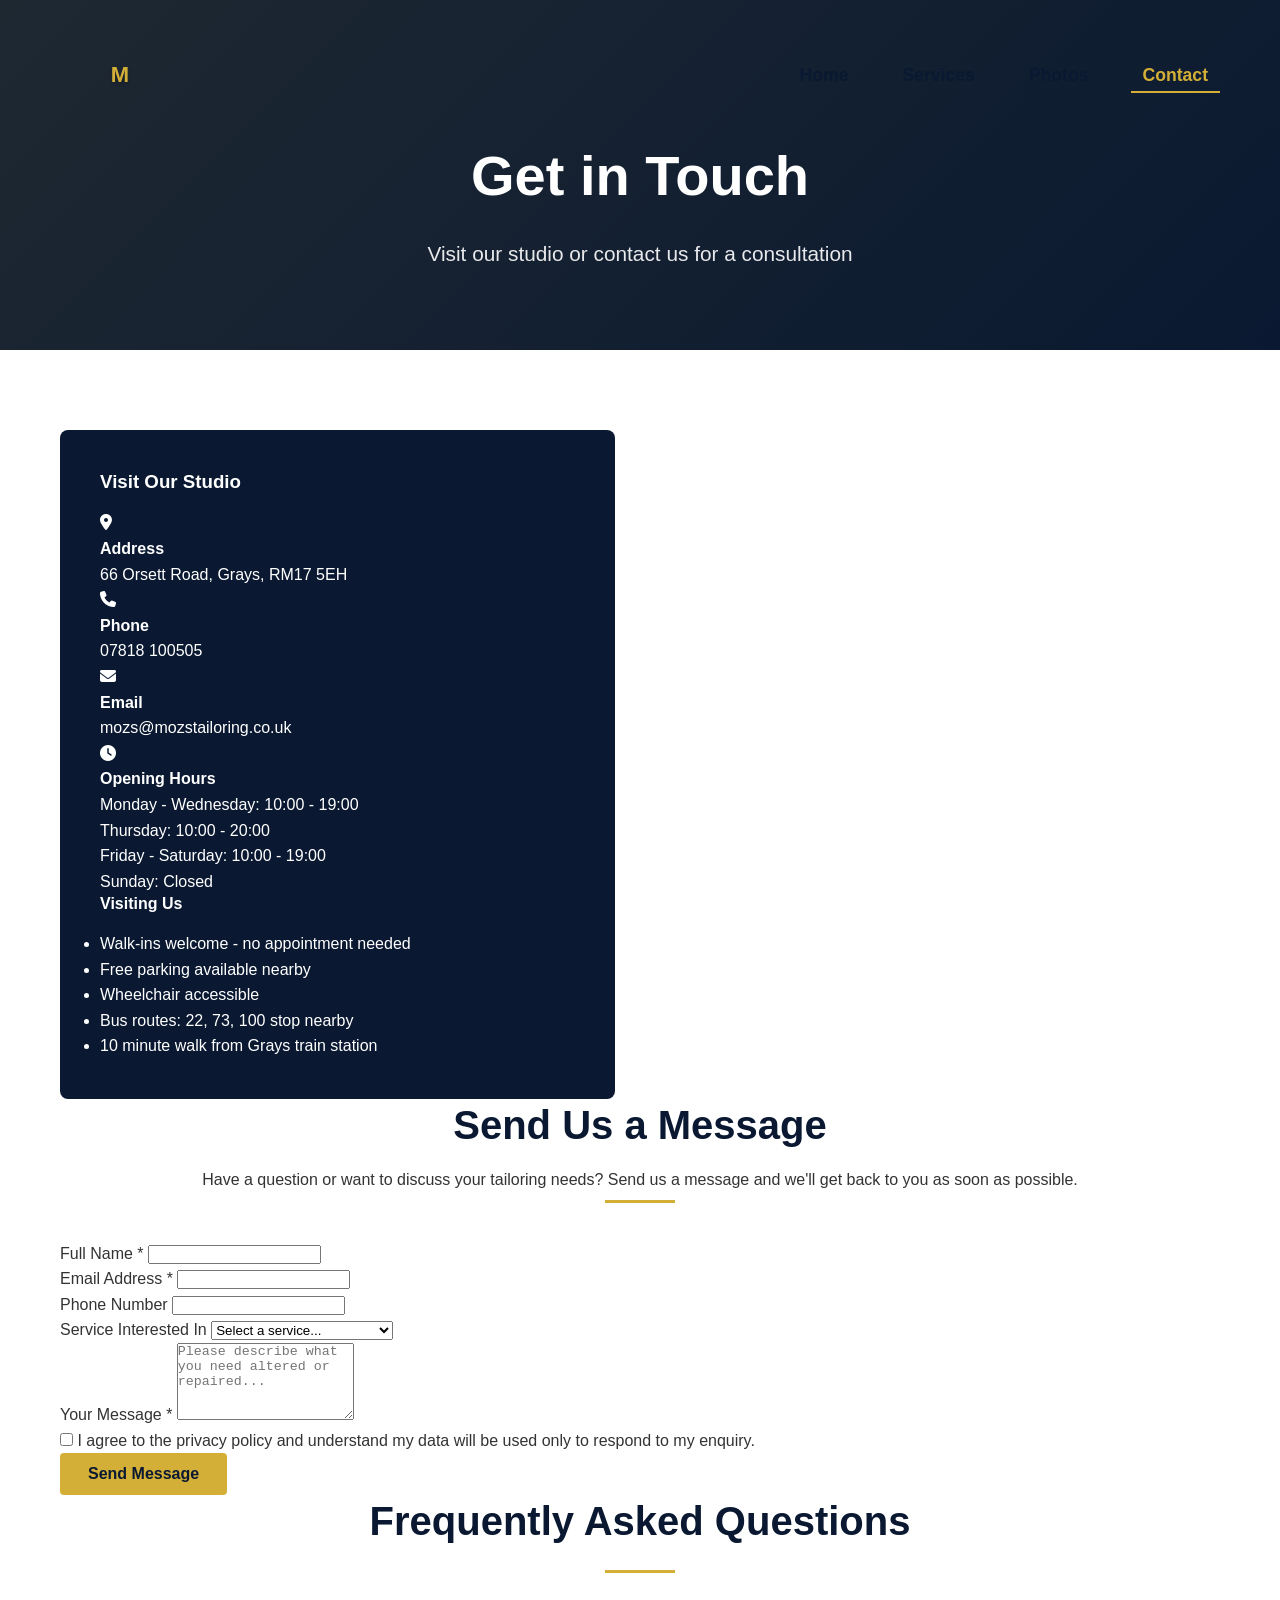
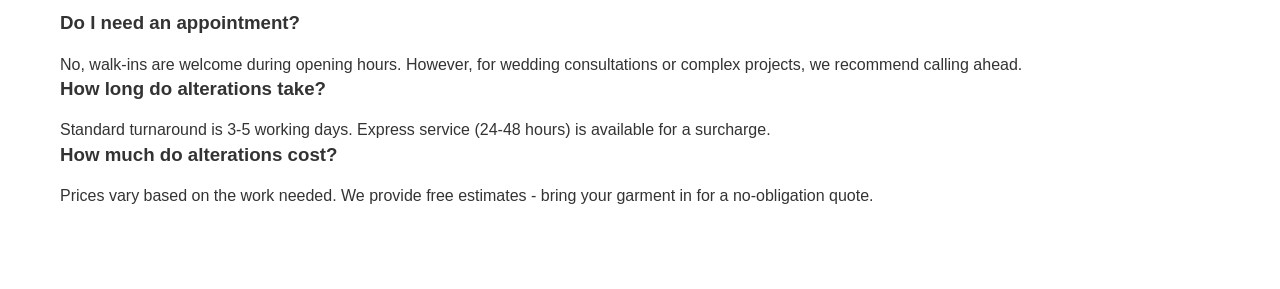
==== commit 86366663: "Update contact.html" ====
--- a/contact.html
+++ b/contact.html
@@ -17,16 +17,18 @@
     <link rel="stylesheet" href="style.css">
 </head>
 <body>
-    <!-- Main Header (Shared) -->
+    <!-- Main Header -->
     <header class="main-header">
         <div class="container header-container">
+            <!-- Rotating Circular Logo -->
             <a href="index.html" class="logo-container">
-                <img src="images/moz-logo.jpg" alt="Moz's Tailoring Logo" class="logo-image">
-                <div class="logo-fallback">M</div>
-                <div class="logo-text-top">Moz's</div>
-                <div class="logo-text-bottom">Tailoring</div>
+                <div class="circular-logo">
+                    <div class="circular-text" id="circularText"></div>
+                    <div class="circular-center">M</div>
+                </div>
             </a>
             
+            <!-- Navigation -->
             <nav class="main-nav">
                 <div class="mobile-toggle">
                     <i class="fas fa-bars"></i>
@@ -44,8 +46,8 @@
     <!-- Page Hero -->
     <section class="page-hero">
         <div class="container page-hero-content">
-            <h1 class="fade-in">Contact Us</h1>
-            <p class="fade-in delay-1">Visit our studio in Grays or get in touch for expert tailoring and alterations.</p>
+            <h1 class="fade-in">Get in Touch</h1>
+            <p class="fade-in delay-1">Visit our studio or contact us for a consultation</p>
         </div>
     </section>
 
@@ -53,142 +55,138 @@
     <section id="contact">
         <div class="container">
             <div class="contact-container">
+                <!-- Contact Info -->
                 <div class="contact-info fade-in">
                     <h3>Visit Our Studio</h3>
                     <div class="contact-details">
                         <div>
                             <i class="fas fa-map-marker-alt"></i>
-                            <p>66 Orsett Road, Grays, RM17 5EH</p>
+                            <div>
+                                <strong>Address</strong>
+                                <p>66 Orsett Road, Grays, RM17 5EH</p>
+                            </div>
                         </div>
                         <div>
                             <i class="fas fa-phone"></i>
-                            <p>07818 100505</p>
+                            <div>
+                                <strong>Phone</strong>
+                                <p>07818 100505</p>
+                            </div>
                         </div>
                         <div>
                             <i class="fas fa-envelope"></i>
-                            <p>mozs@mozstailoring.co.uk</p>
+                            <div>
+                                <strong>Email</strong>
+                                <p>mozs@mozstailoring.co.uk</p>
+                            </div>
                         </div>
                         <div>
-                            <i class="fas fa-info-circle"></i>
-                            <p>Walk-ins welcome or call ahead</p>
+                            <i class="fas fa-clock"></i>
+                            <div>
+                                <strong>Opening Hours</strong>
+                            </div>
                         </div>
                     </div>
                     
                     <div class="hours">
-                        <h3>Opening Times</h3>
-                        <p><span>Monday – Saturday:</span> <span>10:00am – 7:00pm</span></p>
-                        <p><span>Thursday:</span> <span>10:00am – 8:00pm</span></p>
+                        <p><span>Monday - Wednesday:</span> <span>10:00 - 19:00</span></p>
+                        <p><span>Thursday:</span> <span>10:00 - 20:00</span></p>
+                        <p><span>Friday - Saturday:</span> <span>10:00 - 19:00</span></p>
                         <p><span>Sunday:</span> <span>Closed</span></p>
                     </div>
-                    
-                    <a href="tel:07818100505" class="btn" style="margin-top: 20px; width: 100%;">Call Now</a>
+
+                    <div class="visit-info">
+                        <h4>Visiting Us</h4>
+                        <ul>
+                            <li>Walk-ins welcome - no appointment needed</li>
+                            <li>Free parking available nearby</li>
+                            <li>Wheelchair accessible</li>
+                            <li>Bus routes: 22, 73, 100 stop nearby</li>
+                            <li>10 minute walk from Grays train station</li>
+                        </ul>
+                    </div>
+                </div>
+
+                <!-- Map -->
+                <div class="map-container fade-in delay-1">
+                    <iframe 
+                        src="https://www.google.com/maps/embed?pb=!1m18!1m12!1m3!1d2486.123456789012!2d0.325678!3d51.478456!2m3!1f0!2f0!3f0!3m2!1i1024!2i768!4f13.1!3m3!1m2!1s0x47d8b5a123456789%3A0xabcdef1234567890!2s66%20Orsett%20Road%2C%20Grays%20RM17%205EH!5e0!3m2!1sen!2suk!4v1234567890123!5m2!1sen!2suk" 
+                        width="100%" 
+                        height="100%" 
+                        style="border:0;" 
+                        allowfullscreen="" 
+                        loading="lazy" 
+                        referrerpolicy="no-referrer-when-downgrade">
+                    </iframe>
+                </div>
+            </div>
+
+            <!-- Contact Form -->
+            <div class="contact-form-container fade-in delay-2">
+                <div class="section-title">
+                    <h2>Send Us a Message</h2>
+                    <p>Have a question or want to discuss your tailoring needs? Send us a message and we'll get back to you as soon as possible.</p>
                 </div>
                 
-                <div class="map-container fade-in delay-1">
-                    <iframe src="https://www.google.com/maps/embed?pb=!1m18!1m12!1m3!1d2481.722855663053!2d0.3248127769464762!3d51.4757389112562!2m3!1f0!2f0!3f0!3m2!1i1024!2i768!4f13.1!3m3!1m2!1s0x47d8bc7c4a8c6c7b%3A0x23c3f5dd40a1c3e6!2s66%20Orsett%20Rd%2C%20Grays%20RM17%205EH%2C%20UK!5e0!3m2!1sen!2s!4v1694030000000!5m2!1sen!2s" allowfullscreen="" loading="lazy" referrerpolicy="no-referrer-when-downgrade"></iframe>
-                </div>
+                <form id="contact-form">
+                    <div class="form-group">
+                        <label for="name">Full Name *</label>
+                        <input type="text" id="name" name="name" required class="form-input">
+                    </div>
+                    
+                    <div class="form-group">
+                        <label for="email">Email Address *</label>
+                        <input type="email" id="email" name="email" required class="form-input">
+                    </div>
+                    
+                    <div class="form-group">
+                        <label for="phone">Phone Number</label>
+                        <input type="tel" id="phone" name="phone" class="form-input">
+                    </div>
+                    
+                    <div class="form-group">
+                        <label for="service">Service Interested In</label>
+                        <select id="service" name="service" class="form-input">
+                            <option value="">Select a service...</option>
+                            <option value="mens">Men's Tailoring</option>
+                            <option value="womens">Women's Alterations</option>
+                            <option value="wedding">Wedding & Occasion Wear</option>
+                            <option value="repairs">Repairs</option>
+                            <option value="consultation">General Consultation</option>
+                        </select>
+                    </div>
+                    
+                    <div class="form-group">
+                        <label for="message">Your Message *</label>
+                        <textarea id="message" name="message" rows="5" required class="form-input" placeholder="Please describe what you need altered or repaired..."></textarea>
+                    </div>
+                    
+                    <div class="form-group">
+                        <label class="checkbox-label">
+                            <input type="checkbox" required>
+                            I agree to the privacy policy and understand my data will be used only to respond to my enquiry.
+                        </label>
+                    </div>
+                    
+                    <button type="submit" class="btn">Send Message</button>
+                </form>
             </div>
-            
-            <!-- Additional Information -->
-            <div class="why-grid" style="margin-top: 80px;">
-                <div class="why-item fade-in">
-                    <h3><i class="fas fa-parking"></i> Parking</h3>
-                    <p>Free on-street parking available near the studio. Please check signage for restrictions.</p>
-                </div>
-                <div class="why-item fade-in delay-1">
-                    <h3><i class="fas fa-bus"></i> Public Transport</h3>
-                    <p>Easily accessible by bus. The studio is located near Grays town centre and train station.</p>
-                </div>
-                <div class="why-item fade-in delay-2">
-                    <h3><i class="fas fa-wheelchair"></i> Accessibility</h3>
-                    <p>Ground floor studio with step-free access. Wide doorway for easy entry.</p>
-                </div>
-                <div class="why-item fade-in delay-3">
-                    <h3><i class="fas fa-question-circle"></i> Consultations</h3>
-                    <p>Free consultation for all alteration jobs. Bring your garments for an accurate quote.</p>
-                </div>
-            </div>
-            
+
             <!-- FAQ Section -->
-            <div style="margin-top: 80px; background-color: var(--neutral); padding: 50px; border-radius: 8px;">
+            <div class="faq-section fade-in delay-3">
                 <div class="section-title">
                     <h2>Frequently Asked Questions</h2>
                 </div>
-                <div class="faq-grid" style="display: grid; grid-template-columns: repeat(auto-fit, minmax(300px, 1fr)); gap: 30px;">
-                    <div class="faq-item fade-in">
-                        <h3 style="color: var(--primary); margin-bottom: 10px;">How long do alterations take?</h3>
-                        <p style="color: var(--text-light);">Most alterations are completed within 3-5 working days. Urgent services available for an additional fee.</p>
+                <div class="faq-grid">
+                    <div class="faq-item">
+                        <h3>Do I need an appointment?</h3>
+                        <p>No, walk-ins are welcome during opening hours. However, for wedding consultations or complex projects, we recommend calling ahead.</p>
                     </div>
-                    <div class="faq-item fade-in delay-1">
-                        <h3 style="color: var(--primary); margin-bottom: 10px;">Do I need an appointment?</h3>
-                        <p style="color: var(--text-light);">No, walk-ins are welcome during opening hours. However, calling ahead during peak times is recommended.</p>
+                    <div class="faq-item">
+                        <h3>How long do alterations take?</h3>
+                        <p>Standard turnaround is 3-5 working days. Express service (24-48 hours) is available for a surcharge.</p>
                     </div>
-                    <div class="faq-item fade-in delay-2">
-                        <h3 style="color: var(--primary); margin-bottom: 10px;">What should I bring?</h3>
-                        <p style="color: var(--text-light);">Bring the garment(s) you want altered and, if possible, the shoes you plan to wear with them for accurate hemming.</p>
+                    <div class="faq-item">
+                        <h3>How much do alterations cost?</h3>
+                        <p>Prices vary based on the work needed. We provide free estimates - bring your garment in for a no-obligation quote.</p>
                     </div>
-                    <div class="faq-item fade-in delay-3">
-                        <h3 style="color: var(--primary); margin-bottom: 10px;">Can you match fabrics/threads?</h3>
-                        <p style="color: var(--primary);">We have an extensive selection of threads and can usually match most fabrics. Bring a sample if you're concerned.</p>
-                    </div>
-                </div>
-            </div>
-        </div>
-    </section>
-
-    <!-- Footer (Shared) -->
-    <footer>
-        <div class="container">
-            <div class="footer-content">
-                <div>
-                    <div class="footer-logo-container">
-                        <img src="images/moz-logo.jpg" alt="Moz's Tailoring Logo" class="footer-logo-image">
-                        <div class="footer-text-top">Moz's</div>
-                        <div class="footer-text-bottom">Tailoring</div>
-                    </div>
-                    <p>Expert tailoring and alterations in the heart of Grays for over 20 years.</p>
-                    
-                    <div class="social-media">
-                        <h4>Follow Us</h4>
-                        <div class="social-icons">
-                            <a href="https://www.instagram.com/" target="_blank" class="social-icon instagram">
-                                <i class="fab fa-instagram"></i>
-                            </a>
-                            <a href="https://www.facebook.com/" target="_blank" class="social-icon facebook">
-                                <i class="fab fa-facebook-f"></i>
-                            </a>
-                            <a href="https://www.tiktok.com/" target="_blank" class="social-icon tiktok">
-                                <i class="fab fa-tiktok"></i>
-                            </a>
-                            <a href="https://wa.me/447818100505" target="_blank" class="social-icon whatsapp">
-                                <i class="fab fa-whatsapp"></i>
-                            </a>
-                        </div>
-                    </div>
-                </div>
-                <div>
-                    <h3>Quick Links</h3>
-                    <ul style="list-style: none;">
-                        <li><a href="index.html" style="color: var(--secondary); text-decoration: none; line-height: 2;">Home</a></li>
-                        <li><a href="services.html" style="color: var(--secondary); text-decoration: none; line-height: 2;">Services</a></li>
-                        <li><a href="photos.html" style="color: var(--secondary); text-decoration: none; line-height: 2;">Photos</a></li>
-                        <li><a href="contact.html" style="color: var(--secondary); text-decoration: none; line-height: 2;">Contact</a></li>
-                    </ul>
-                </div>
-                <div>
-                    <h3>Contact Info</h3>
-                    <p><i class="fas fa-map-marker-alt" style="color: var(--accent); margin-right: 10px;"></i> 66 Orsett Road, Grays, RM17 5EH</p>
-                    <p><i class="fas fa-phone" style="color: var(--accent); margin-right: 10px;"></i> 07818 100505</p>
-                    <p><i class="fas fa-envelope" style="color: var(--accent); margin-right: 10px;"></i> mozs@mozstailoring.co.uk</p>
-                    <p><i class="fas fa-clock" style="color: var(--accent); margin-right: 10px;"></i> Mon-Sat: 10am-7pm, Thu: 10am-8pm</p>
-                </div>
-            </div>
-            <div class="copyright">
-                <p>&copy; 2026 Moz's Tailoring & Alteration. All rights reserved.</p>
-            </div>
-        </div>
-    </footer>
-
-    <script src="script.js"></script>
-</body>
-</html>
--- a/style.css
+++ b/style.css
@@ -85,108 +85,123 @@
     box-shadow: var(--shadow);
 }
 
-/* Header/Navigation */
+/* ========== FIXED HEADER - WITH ROTATING CIRCULAR LOGO ========== */
 .main-header {
     position: fixed;
     top: 0;
     left: 0;
     width: 100%;
     z-index: 1000;
-    background: linear-gradient(to bottom, rgba(10, 25, 49, 0.95), rgba(10, 25, 49, 0.8));
-    backdrop-filter: blur(10px);
-    box-shadow: 0 4px 20px rgba(10, 25, 49, 0.1);
+    background: transparent !important;
+    backdrop-filter: none !important;
+    box-shadow: none !important;
+    padding: 0 !important;
+    margin: 0 !important;
+    border: none !important;
 }
 
 .header-container {
     display: flex;
     justify-content: space-between;
     align-items: center;
-    padding: 15px 20px;
-}
-
-/* Logo */
+    padding: 15px 20px !important;
+    background: transparent !important;
+}
+
+/* ========== ROTATING CIRCULAR TEXT LOGO ========== */
 .logo-container {
     display: flex;
     align-items: center;
     position: relative;
-    width: 160px;
-    height: 140px;
-}
-
-.logo-image {
-    width: 100px;
-    height: 100px;
+    width: 120px;
+    height: 120px;
+    margin: 0;
+    background: transparent;
+}
+
+.circular-logo {
+    width: 120px;
+    height: 120px;
+    position: relative;
     border-radius: 50%;
-    object-fit: contain;
+    display: flex;
+    align-items: center;
+    justify-content: center;
+    animation: rotateLogo 15s linear infinite;
+    background: transparent;
+}
+
+.circular-text {
+    position: absolute;
+    width: 100%;
+    height: 100%;
+    animation: rotateText 15s linear infinite reverse;
+}
+
+.circular-text span {
+    position: absolute;
+    left: 50%;
+    top: 0;
+    transform-origin: 0 60px;
+    font-size: 16px;
+    font-weight: 700;
+    color: var(--primary);
+    text-transform: uppercase;
+    letter-spacing: 1.5px;
+    font-family: 'Inter', sans-serif;
+    text-shadow: 0 1px 3px rgba(255, 255, 255, 0.8);
+}
+
+.circular-center {
     position: absolute;
     top: 50%;
     left: 50%;
     transform: translate(-50%, -50%);
+    font-size: 22px;
+    font-weight: 900;
+    color: var(--accent);
     z-index: 2;
-    background-color: var(--secondary);
-    padding: 6px;
-    border: 3px solid var(--accent);
-    box-shadow: 0 0 20px rgba(212, 175, 55, 0.6);
-    background-image: url('data:image/svg+xml,<svg xmlns="http://www.w3.org/2000/svg" viewBox="0 0 100 100"><rect width="100" height="100" fill="%230A1931"/><text x="50" y="50" font-family="Arial" font-size="30" fill="%23D4AF37" text-anchor="middle" dominant-baseline="middle">M</text></svg>');
-    background-size: cover;
-    background-position: center;
-}
-
-.logo-fallback {
-    display: none;
-    position: absolute;
-    top: 50%;
-    left: 50%;
-    transform: translate(-50%, -50%);
-    font-size: 2.2rem;
-    font-weight: 700;
-    color: var(--accent);
-    z-index: 3;
-}
-
-.logo-image.error + .logo-fallback {
-    display: block;
-}
-
-/* Simple text positions */
-.logo-text-top, .logo-text-bottom {
-    position: absolute;
-    left: 50%;
-    transform: translateX(-50%);
-    font-size: 14px;
-    font-weight: 600;
-    color: #FFFFFF;
-    text-transform: uppercase;
-    letter-spacing: 1.2px;
-    text-shadow: 0 2px 6px rgba(0, 0, 0, 0.8);
-    white-space: nowrap;
-    font-family: 'Inter', sans-serif;
-    opacity: 0.9;
-}
-
-.logo-text-top {
-    top: 5px;
-}
-
-.logo-text-bottom {
-    bottom: 15px;
-}
-
-/* Main Navigation */
+    text-shadow: 0 2px 4px rgba(0, 0, 0, 0.3);
+}
+
+@keyframes rotateLogo {
+    from {
+        transform: rotate(0deg);
+    }
+    to {
+        transform: rotate(360deg);
+    }
+}
+
+@keyframes rotateText {
+    from {
+        transform: rotate(0deg);
+    }
+    to {
+        transform: rotate(-360deg);
+    }
+}
+
+/* ========== NAVIGATION ========== */
 .main-nav ul {
     display: flex;
     list-style: none;
     gap: 30px;
+    background: transparent;
+    margin: 0;
+    padding: 0;
 }
 
 .main-nav a {
-    color: var(--secondary);
+    color: var(--primary);
     text-decoration: none;
-    font-weight: 500;
+    font-weight: 600;
     font-size: 1.1rem;
     transition: var(--transition);
-    padding: 5px 0;
-    position: relative;
+    padding: 8px 12px;
+    position: relative;
+    background: transparent;
+    border-radius: 4px;
 }
 
 .main-nav a:after {
@@ -202,6 +217,7 @@
 
 .main-nav a:hover {
     color: var(--accent);
+    background: rgba(212, 175, 55, 0.1);
 }
 
 .main-nav a:hover:after {
@@ -219,15 +235,16 @@
 /* Mobile menu toggle */
 .mobile-toggle {
     display: none;
-    color: var(--secondary);
+    color: var(--primary);
     font-size: 1.5rem;
     cursor: pointer;
-    background: rgba(10, 25, 49, 0.8);
+    background: rgba(255, 255, 255, 0.9);
     padding: 10px;
     border-radius: 4px;
-}
-
-/* Hero Section (for home page) */
+    border: 1px solid rgba(10, 25, 49, 0.1);
+}
+
+/* ========== HERO SECTION - SIMPLIFIED ========== */
 .hero {
     position: relative;
     height: 100vh;
@@ -235,8 +252,8 @@
     color: var(--secondary);
     text-align: center;
     overflow: hidden;
-    margin-top: -140px;
-    padding-top: 140px;
+    margin-top: -120px;
+    padding-top: 120px;
 }
 
 .hero-slideshow {
@@ -274,9 +291,13 @@
     background-image: linear-gradient(rgba(10, 25, 49, 0.4), rgba(10, 25, 49, 0.3)), url('images/moz2.jpg');
 }
 
+.hero-slide.slide-3 {
+    background-image: linear-gradient(rgba(10, 25, 49, 0.4), rgba(10, 25, 49, 0.3)), url('images/moz3.jpg');
+}
+
 .hero-content {
     position: absolute;
-    top: 65%;
+    top: 50%;
     left: 50%;
     transform: translate(-50%, -50%);
     z-index: 2;
@@ -284,32 +305,23 @@
     width: 90%;
     text-align: center;
     text-shadow: 0 2px 8px rgba(0, 0, 0, 0.6);
-    padding-top: 40px;
 }
 
 .hero h1 {
-    font-size: 3.8rem;
-    margin-bottom: 1.8rem;
+    font-size: 4rem;
+    margin-bottom: 2rem;
     color: var(--secondary);
     line-height: 1.2;
-}
-
-.hero p {
-    font-size: 1.4rem;
-    margin: 0 auto 2.5rem;
-    color: rgba(255, 255, 255, 0.95);
-    max-width: 800px;
-    line-height: 1.6;
 }
 
 .hero .btn {
     background-color: var(--accent);
     color: var(--primary);
-    font-size: 1.2rem;
-    padding: 16px 36px;
+    font-size: 1.3rem;
+    padding: 18px 40px;
     box-shadow: 0 6px 20px rgba(0, 0, 0, 0.3);
     font-weight: 700;
-    margin-top: 10px;
+    margin-top: 2rem;
 }
 
 .hero-title-container {
@@ -321,34 +333,31 @@
 .hero-title-container:after {
     content: '';
     position: absolute;
-    width: 120px;
-    height: 3px;
+    width: 150px;
+    height: 4px;
     background-color: var(--accent);
-    bottom: -15px;
+    bottom: -20px;
     left: 50%;
     transform: translateX(-50%);
     box-shadow: 0 2px 8px rgba(212, 175, 55, 0.5);
 }
 
 .premium-tagline {
-    font-size: 1.6rem !important;
-    margin-bottom: 2.5rem !important;
+    font-size: 1.8rem !important;
+    margin-bottom: 3rem !important;
     color: var(--accent) !important;
     font-weight: 700 !important;
     text-shadow: 0 2px 8px rgba(0, 0, 0, 0.6) !important;
-    letter-spacing: 0.5px;
-    position: relative;
-    display: inline-block;
-    padding: 0;
-}
-
-/* Page Hero (for other pages) */
+    letter-spacing: 1px;
+}
+
+/* ========== PAGE HERO ========== */
 .page-hero {
     background-color: var(--primary);
     color: var(--secondary);
     text-align: center;
     padding: 140px 0 80px;
-    margin-top: 140px;
+    margin-top: 0;
     position: relative;
     overflow: hidden;
 }
@@ -382,7 +391,62 @@
     color: rgba(255, 255, 255, 0.9);
 }
 
-/* Services Section (shared) */
+/* ========== FOOTER LOGO ========== */
+.footer-logo-container {
+    position: relative;
+    width: 160px;
+    height: 160px;
+    margin-bottom: 20px;
+}
+
+.footer-circular-logo {
+    width: 160px;
+    height: 160px;
+    position: relative;
+    border-radius: 50%;
+    display: flex;
+    align-items: center;
+    justify-content: center;
+    animation: rotateLogo 20s linear infinite;
+    background: transparent;
+}
+
+.footer-circular-text {
+    position: absolute;
+    width: 100%;
+    height: 100%;
+    animation: rotateText 20s linear infinite reverse;
+}
+
+.footer-circular-text span {
+    position: absolute;
+    left: 50%;
+    top: 0;
+    transform-origin: 0 80px;
+    font-size: 18px;
+    font-weight: 700;
+    color: #FFFFFF;
+    text-transform: uppercase;
+    letter-spacing: 1.8px;
+    font-family: 'Inter', sans-serif;
+    text-shadow: 0 2px 6px rgba(0, 0, 0, 0.8);
+}
+
+.footer-circular-center {
+    position: absolute;
+    top: 50%;
+    left: 50%;
+    transform: translate(-50%, -50%);
+    font-size: 28px;
+    font-weight: 900;
+    color: var(--accent);
+    z-index: 2;
+    text-shadow: 0 2px 6px rgba(0, 0, 0, 0.8);
+}
+
+/* ========== REST OF YOUR CSS (KEEP ALL EXISTING STYLES) ========== */
+
+/* Services Section */
 .services-grid {
     display: grid;
     grid-template-columns: repeat(auto-fit, minmax(280px, 1fr));
@@ -402,36 +466,6 @@
     box-shadow: 0 15px 30px rgba(10, 25, 49, 0.1);
 }
 
-.service-icon {
-    background-color: var(--neutral);
-    height: 80px;
-    display: flex;
-    align-items: center;
-    justify-content: center;
-    font-size: 2.5rem;
-    color: var(--primary);
-}
-
-.service-content {
-    padding: 25px;
-}
-
-.service-content h3 {
-    color: var(--primary);
-    margin-bottom: 15px;
-    font-size: 1.5rem;
-}
-
-.service-content ul {
-    list-style-position: inside;
-    margin-top: 15px;
-}
-
-.service-content li {
-    margin-bottom: 8px;
-    color: var(--text-light);
-}
-
 /* Why Choose Us Section */
 .why-us {
     background-color: var(--neutral);
@@ -450,18 +484,6 @@
     box-shadow: var(--shadow);
 }
 
-.why-item h3 {
-    color: var(--primary);
-    display: flex;
-    align-items: center;
-}
-
-.why-item i {
-    color: var(--accent);
-    margin-right: 10px;
-    font-size: 1.2rem;
-}
-
 /* Gallery Section */
 .gallery-grid {
     display: grid;
@@ -476,17 +498,6 @@
     position: relative;
 }
 
-.gallery-item img {
-    width: 100%;
-    height: 100%;
-    object-fit: cover;
-    transition: var(--transition);
-}
-
-.gallery-item:hover img {
-    transform: scale(1.05);
-}
-
 /* Contact Section */
 .contact-container {
     display: grid;
@@ -501,126 +512,7 @@
     border-radius: 8px;
 }
 
-.contact-info h3 {
-    color: var(--accent);
-    margin-bottom: 25px;
-    font-size: 1.8rem;
-}
-
-.contact-details {
-    margin-bottom: 30px;
-}
-
-.contact-details div {
-    display: flex;
-    align-items: center;
-    margin-bottom: 15px;
-}
-
-.contact-details i {
-    color: var(--accent);
-    margin-right: 15px;
-    font-size: 1.2rem;
-    width: 25px;
-}
-
-.hours {
-    margin-top: 30px;
-}
-
-.hours p {
-    margin-bottom: 8px;
-    display: flex;
-    justify-content: space-between;
-}
-
-.map-container {
-    height: 100%;
-    border-radius: 8px;
-    overflow: hidden;
-    box-shadow: var(--shadow);
-}
-
-.map-container iframe {
-    width: 100%;
-    height: 100%;
-    border: 0;
-}
-
-/* Footer */
-footer {
-    background-color: var(--primary);
-    color: var(--secondary);
-    padding: 60px 0 30px;
-    margin-top: 80px;
-}
-
-.footer-content {
-    display: grid;
-    grid-template-columns: repeat(auto-fit, minmax(250px, 1fr));
-    gap: 40px;
-    margin-bottom: 40px;
-}
-
-.footer-logo-container {
-    position: relative;
-    width: 180px;
-    height: 180px;
-    margin-bottom: 20px;
-}
-
-.footer-logo-image {
-    width: 120px;
-    height: 120px;
-    border-radius: 50%;
-    object-fit: contain;
-    position: absolute;
-    top: 50%;
-    left: 50%;
-    transform: translate(-50%, -50%);
-    z-index: 2;
-    background-color: var(--secondary);
-    padding: 6px;
-    border: 3px solid var(--accent);
-    box-shadow: 0 0 20px rgba(212, 175, 55, 0.6);
-    background-image: url('data:image/svg+xml,<svg xmlns="http://www.w3.org/2000/svg" viewBox="0 0 100 100"><rect width="100" height="100" fill="%230A1931"/><text x="50" y="50" font-family="Arial" font-size="30" fill="%23D4AF37" text-anchor="middle" dominant-baseline="middle">M</text></svg>');
-    background-size: cover;
-    background-position: center;
-}
-
-.footer-text-top, .footer-text-bottom {
-    position: absolute;
-    left: 50%;
-    transform: translateX(-50%);
-    font-size: 14px;
-    font-weight: 600;
-    color: #FFFFFF;
-    text-transform: uppercase;
-    letter-spacing: 1.2px;
-    text-shadow: 0 2px 6px rgba(0, 0, 0, 0.8);
-    white-space: nowrap;
-    font-family: 'Inter', sans-serif;
-    opacity: 0.9;
-}
-
-.footer-text-top {
-    top: 5px;
-}
-
-.footer-text-bottom {
-    bottom: 5px;
-}
-
-.social-media {
-    margin-top: 25px;
-}
-
-.social-media h4 {
-    color: var(--accent);
-    margin-bottom: 15px;
-    font-size: 1.3rem;
-}
-
+/* Social Media Icons */
 .social-icons {
     display: flex;
     gap: 15px;
@@ -641,115 +533,68 @@
     box-shadow: 0 4px 10px rgba(0, 0, 0, 0.2);
 }
 
-.social-icon:hover {
-    transform: translateY(-5px);
-    box-shadow: 0 8px 20px rgba(0, 0, 0, 0.3);
-}
-
-.instagram {
-    background: linear-gradient(45deg, #405DE6, #5851DB, #833AB4, #C13584, #E1306C, #FD1D1D);
-}
-
-.instagram:hover {
-    background: linear-gradient(45deg, #FD1D1D, #E1306C, #C13584, #833AB4, #5851DB, #405DE6);
-}
-
-.facebook {
-    background: linear-gradient(45deg, #1877F2, #0A5BC4);
-}
-
-.facebook:hover {
-    background: linear-gradient(45deg, #0A5BC4, #1877F2);
-}
-
-.tiktok {
-    background: linear-gradient(45deg, #000000, #25F4EE, #FE2C55);
-}
-
-.tiktok:hover {
-    background: linear-gradient(45deg, #FE2C55, #25F4EE, #000000);
-}
-
-.whatsapp {
-    background: linear-gradient(45deg, #25D366, #128C7E);
-}
-
-.whatsapp:hover {
-    background: linear-gradient(45deg, #128C7E, #25D366);
-}
-
-.copyright {
-    text-align: center;
-    padding-top: 30px;
-    border-top: 1px solid rgba(255, 255, 255, 0.1);
-    color: rgba(255, 255, 255, 0.7);
-    font-size: 0.9rem;
-}
-
-/* Fade-in animations */
-@keyframes fadeIn {
-    from { opacity: 0; transform: translateY(20px); }
-    to { opacity: 1; transform: translateY(0); }
-}
-
-.fade-in {
-    animation: fadeIn 0.8s ease forwards;
-}
-
-.delay-1 { animation-delay: 0.2s; }
-.delay-2 { animation-delay: 0.4s; }
-.delay-3 { animation-delay: 0.6s; }
-
-/* Responsive Design */
+/* ========== RESPONSIVE DESIGN ========== */
 @media (max-width: 1200px) {
-    .logo-container {
+    .circular-logo {
+        width: 110px;
+        height: 110px;
+    }
+    
+    .circular-text span {
+        font-size: 15px;
+        transform-origin: 0 55px;
+    }
+    
+    .circular-center {
+        font-size: 20px;
+    }
+    
+    .footer-circular-logo {
         width: 140px;
+        height: 140px;
+    }
+    
+    .footer-circular-text span {
+        font-size: 16px;
+        transform-origin: 0 70px;
+    }
+    
+    .footer-circular-center {
+        font-size: 24px;
+    }
+}
+
+@media (max-width: 992px) {
+    .circular-logo {
+        width: 100px;
+        height: 100px;
+    }
+    
+    .circular-text span {
+        font-size: 14px;
+        transform-origin: 0 50px;
+    }
+    
+    .circular-center {
+        font-size: 18px;
+    }
+    
+    .hero h1 {
+        font-size: 3.5rem;
+    }
+    
+    .footer-circular-logo {
+        width: 120px;
         height: 120px;
     }
     
-    .logo-image {
-        width: 90px;
-        height: 90px;
-    }
-    
-    .hero h1 {
-        font-size: 3.4rem;
-    }
-    
-    .hero p {
-        font-size: 1.3rem;
-    }
-}
-
-@media (max-width: 992px) {
-    .hero h1 {
-        font-size: 3rem;
-    }
-    
-    .hero p {
-        font-size: 1.2rem;
-    }
-    
-    .page-hero h1 {
-        font-size: 3rem;
-    }
-    
-    .section-title h2 {
-        font-size: 2.2rem;
-    }
-    
-    .logo-container {
-        width: 120px;
-        height: 100px;
-    }
-    
-    .logo-image {
-        width: 80px;
-        height: 80px;
-    }
-    
-    .hero-content {
-        top: 60%;
+    .footer-circular-text span {
+        font-size: 14px;
+        transform-origin: 0 60px;
+    }
+    
+    .footer-circular-center {
+        font-size: 20px;
     }
 }
 
@@ -764,7 +609,7 @@
         left: 0;
         width: 100%;
         height: 100vh;
-        background-color: rgba(10, 25, 49, 0.95);
+        background-color: rgba(255, 255, 255, 0.98);
         flex-direction: column;
         align-items: center;
         justify-content: center;
@@ -773,6 +618,7 @@
         transition: var(--transition);
         z-index: 1000;
         gap: 30px;
+        backdrop-filter: blur(10px);
     }
     
     .main-nav ul.active {
@@ -782,108 +628,106 @@
     .main-nav a {
         font-size: 1.3rem;
         padding: 10px 20px;
+        color: var(--primary);
+    }
+    
+    .circular-logo {
+        width: 90px;
+        height: 90px;
+    }
+    
+    .circular-text span {
+        font-size: 13px;
+        transform-origin: 0 45px;
+    }
+    
+    .circular-center {
+        font-size: 16px;
     }
     
     .hero {
         min-height: 600px;
+        margin-top: -100px;
+        padding-top: 100px;
+    }
+    
+    .hero h1 {
+        font-size: 3rem;
+    }
+    
+    .premium-tagline {
+        font-size: 1.6rem !important;
+    }
+    
+    .footer-circular-logo {
+        width: 100px;
+        height: 100px;
+    }
+    
+    .footer-circular-text span {
+        font-size: 12px;
+        transform-origin: 0 50px;
+    }
+    
+    .footer-circular-center {
+        font-size: 18px;
+    }
+}
+
+@media (max-width: 576px) {
+    .circular-logo {
+        width: 80px;
+        height: 80px;
+    }
+    
+    .circular-text span {
+        font-size: 11px;
+        transform-origin: 0 40px;
+        letter-spacing: 1px;
+    }
+    
+    .circular-center {
+        font-size: 14px;
     }
     
     .hero h1 {
         font-size: 2.5rem;
     }
     
-    .page-hero h1 {
-        font-size: 2.5rem;
-    }
-    
-    .hero p {
-        font-size: 1.1rem;
-    }
-    
     .hero .btn {
         font-size: 1.1rem;
-        padding: 15px 30px;
+        padding: 16px 32px;
     }
     
     .premium-tagline {
         font-size: 1.4rem !important;
     }
     
-    section {
-        padding: 60px 0;
-    }
-    
-    .logo-container {
-        width: 100px;
+    .footer-circular-logo {
+        width: 80px;
         height: 80px;
     }
     
-    .logo-image {
-        width: 65px;
-        height: 65px;
-    }
-    
-    .hero-content {
-        top: 58%;
-        padding-top: 30px;
-    }
-    
-    .social-icons {
-        justify-content: center;
-    }
-    
-    .footer-logo-container {
-        margin: 0 auto 20px;
-    }
-}
-
-@media (max-width: 576px) {
-    .hero h1 {
-        font-size: 2.2rem;
-    }
-    
-    .page-hero h1 {
-        font-size: 2.2rem;
-    }
-    
-    .section-title h2 {
-        font-size: 1.8rem;
-    }
-    
-    .contact-info {
-        padding: 25px;
-    }
-    
-    .hero {
-        min-height: 500px;
-    }
-    
-    .hero-content {
-        top: 55%;
-    }
-    
-    .logo-container {
-        width: 80px;
-        height: 60px;
-    }
-    
-    .logo-image {
-        width: 50px;
-        height: 50px;
-    }
-    
-    .premium-tagline {
-        font-size: 1.2rem !important;
-    }
-    
-    .hero-title-container:after {
-        width: 80px;
-        bottom: -12px;
-    }
-    
-    .social-icon {
-        width: 45px;
-        height: 45px;
-        font-size: 1.3rem;
-    }
-}
+    .footer-circular-text span {
+        font-size: 10px;
+        transform-origin: 0 40px;
+        letter-spacing: 1px;
+    }
+    
+    .footer-circular-center {
+        font-size: 14px;
+    }
+}
+
+/* Smooth scrolling */
+html {
+    scroll-behavior: smooth;
+}
+
+/* Remove any header background elements */
+.main-header::before,
+.main-header::after,
+.header-container::before,
+.header-container::after {
+    display: none !important;
+}
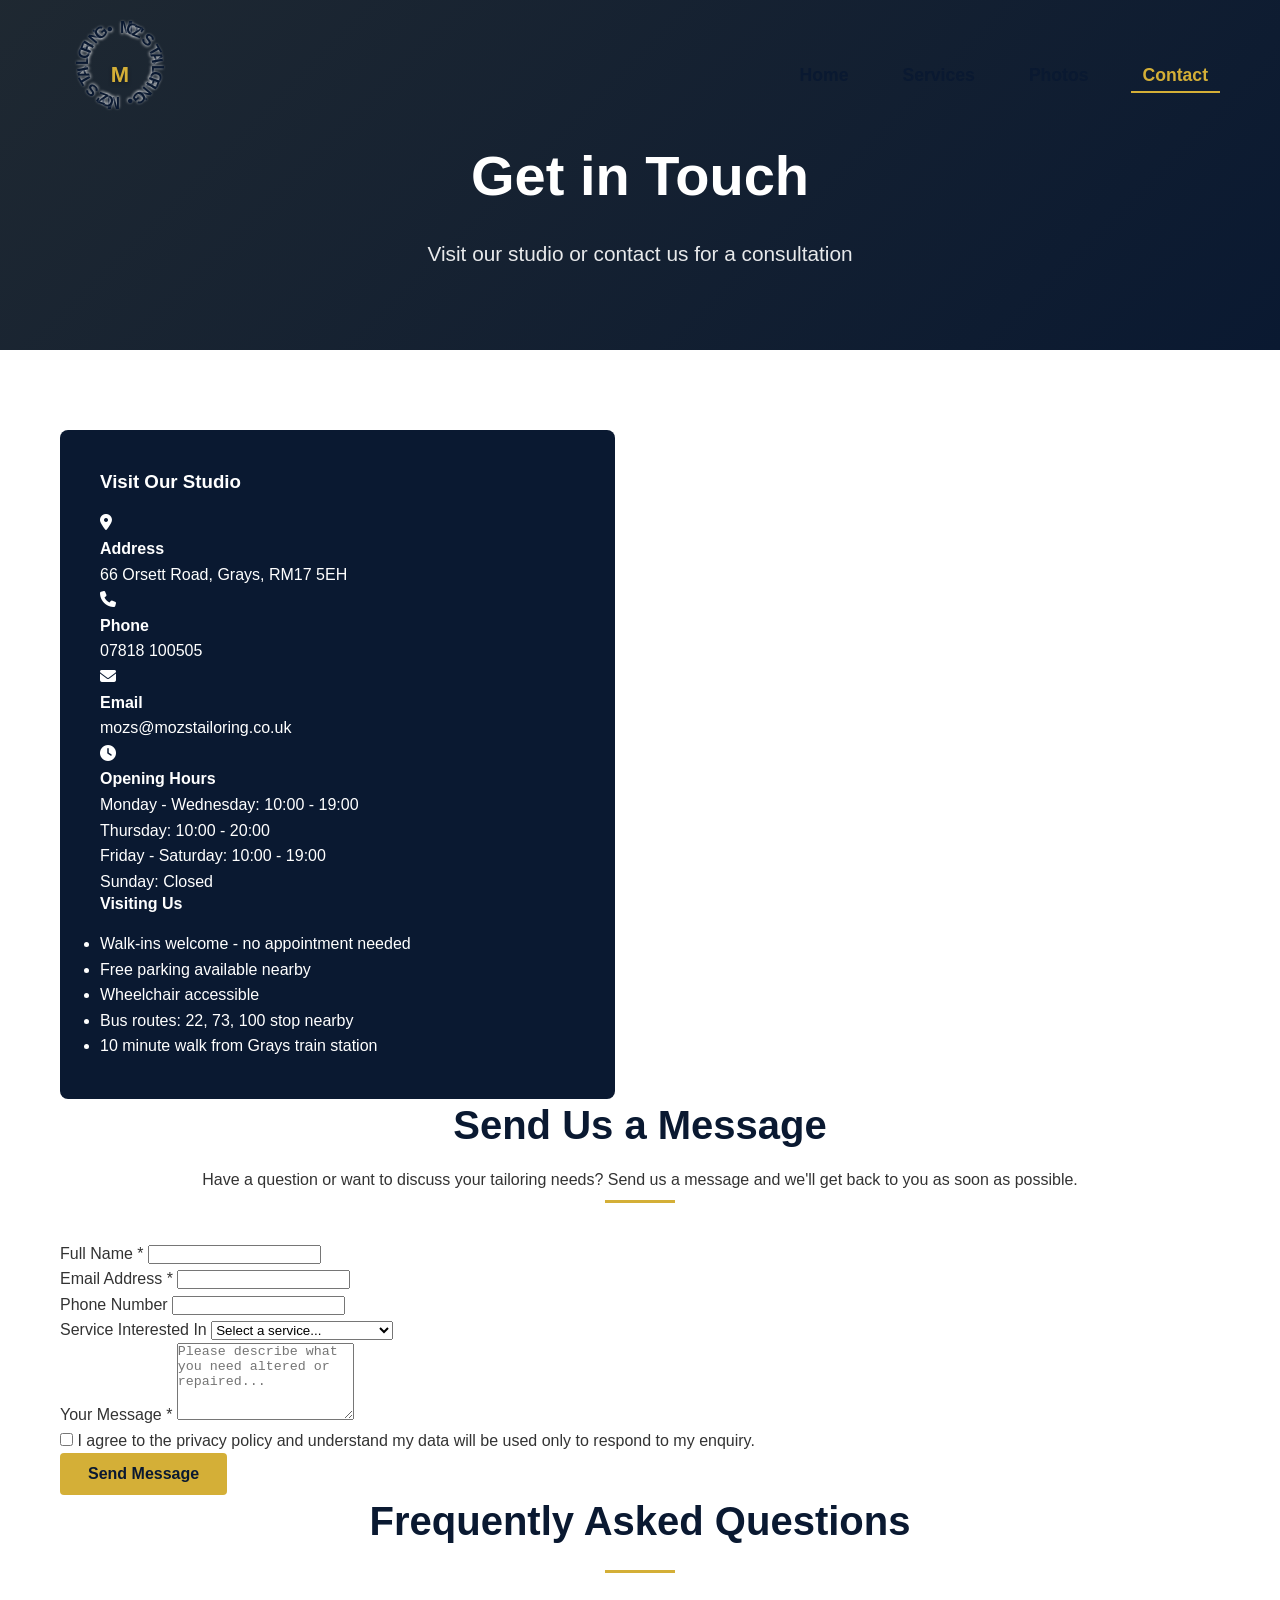
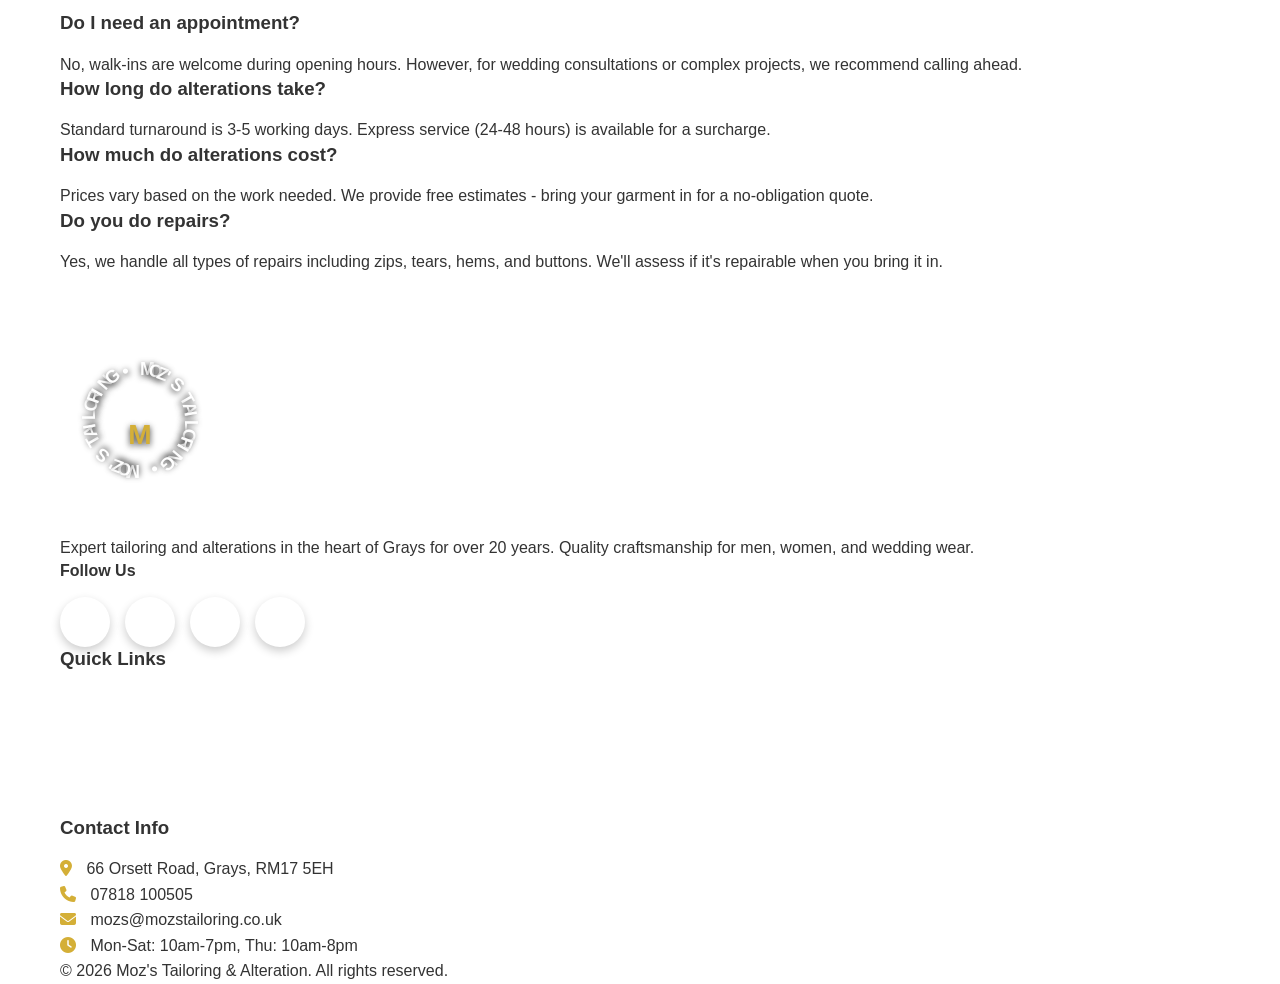
==== commit 13fc68a3: "Update contact.html" ====
--- a/contact.html
+++ b/contact.html
@@ -190,3 +190,69 @@
                         <h3>How much do alterations cost?</h3>
                         <p>Prices vary based on the work needed. We provide free estimates - bring your garment in for a no-obligation quote.</p>
                     </div>
+                    <div class="faq-item">
+                        <h3>Do you do repairs?</h3>
+                        <p>Yes, we handle all types of repairs including zips, tears, hems, and buttons. We'll assess if it's repairable when you bring it in.</p>
+                    </div>
+                </div>
+            </div>
+        </div>
+    </section>
+
+    <!-- Footer -->
+    <footer>
+        <div class="container">
+            <div class="footer-content">
+                <div>
+                    <div class="footer-logo-container">
+                        <div class="footer-circular-logo">
+                            <div class="footer-circular-text" id="footerCircularText"></div>
+                            <div class="footer-circular-center">M</div>
+                        </div>
+                    </div>
+                    <p>Expert tailoring and alterations in the heart of Grays for over 20 years. Quality craftsmanship for men, women, and wedding wear.</p>
+                    
+                    <div class="social-media">
+                        <h4>Follow Us</h4>
+                        <div class="social-icons">
+                            <a href="https://www.instagram.com/" target="_blank" class="social-icon instagram" title="Follow on Instagram">
+                                <i class="fab fa-instagram"></i>
+                            </a>
+                            <a href="https://www.facebook.com/" target="_blank" class="social-icon facebook" title="Follow on Facebook">
+                                <i class="fab fa-facebook-f"></i>
+                            </a>
+                            <a href="https://www.tiktok.com/" target="_blank" class="social-icon tiktok" title="Follow on TikTok">
+                                <i class="fab fa-tiktok"></i>
+                            </a>
+                            <a href="https://wa.me/447818100505" target="_blank" class="social-icon whatsapp" title="Message on WhatsApp">
+                                <i class="fab fa-whatsapp"></i>
+                            </a>
+                        </div>
+                    </div>
+                </div>
+                <div>
+                    <h3>Quick Links</h3>
+                    <ul style="list-style: none;">
+                        <li><a href="index.html" style="color: var(--secondary); text-decoration: none; line-height: 2;">Home</a></li>
+                        <li><a href="services.html" style="color: var(--secondary); text-decoration: none; line-height: 2;">Services</a></li>
+                        <li><a href="photos.html" style="color: var(--secondary); text-decoration: none; line-height: 2;">Photos</a></li>
+                        <li><a href="contact.html" style="color: var(--secondary); text-decoration: none; line-height: 2;">Contact</a></li>
+                    </ul>
+                </div>
+                <div>
+                    <h3>Contact Info</h3>
+                    <p><i class="fas fa-map-marker-alt" style="color: var(--accent); margin-right: 10px;"></i> 66 Orsett Road, Grays, RM17 5EH</p>
+                    <p><i class="fas fa-phone" style="color: var(--accent); margin-right: 10px;"></i> 07818 100505</p>
+                    <p><i class="fas fa-envelope" style="color: var(--accent); margin-right: 10px;"></i> mozs@mozstailoring.co.uk</p>
+                    <p><i class="fas fa-clock" style="color: var(--accent); margin-right: 10px;"></i> Mon-Sat: 10am-7pm, Thu: 10am-8pm</p>
+                </div>
+            </div>
+            <div class="copyright">
+                <p>&copy; 2026 Moz's Tailoring & Alteration. All rights reserved.</p>
+            </div>
+        </div>
+    </footer>
+
+    <script src="script.js"></script>
+</body>
+</html>
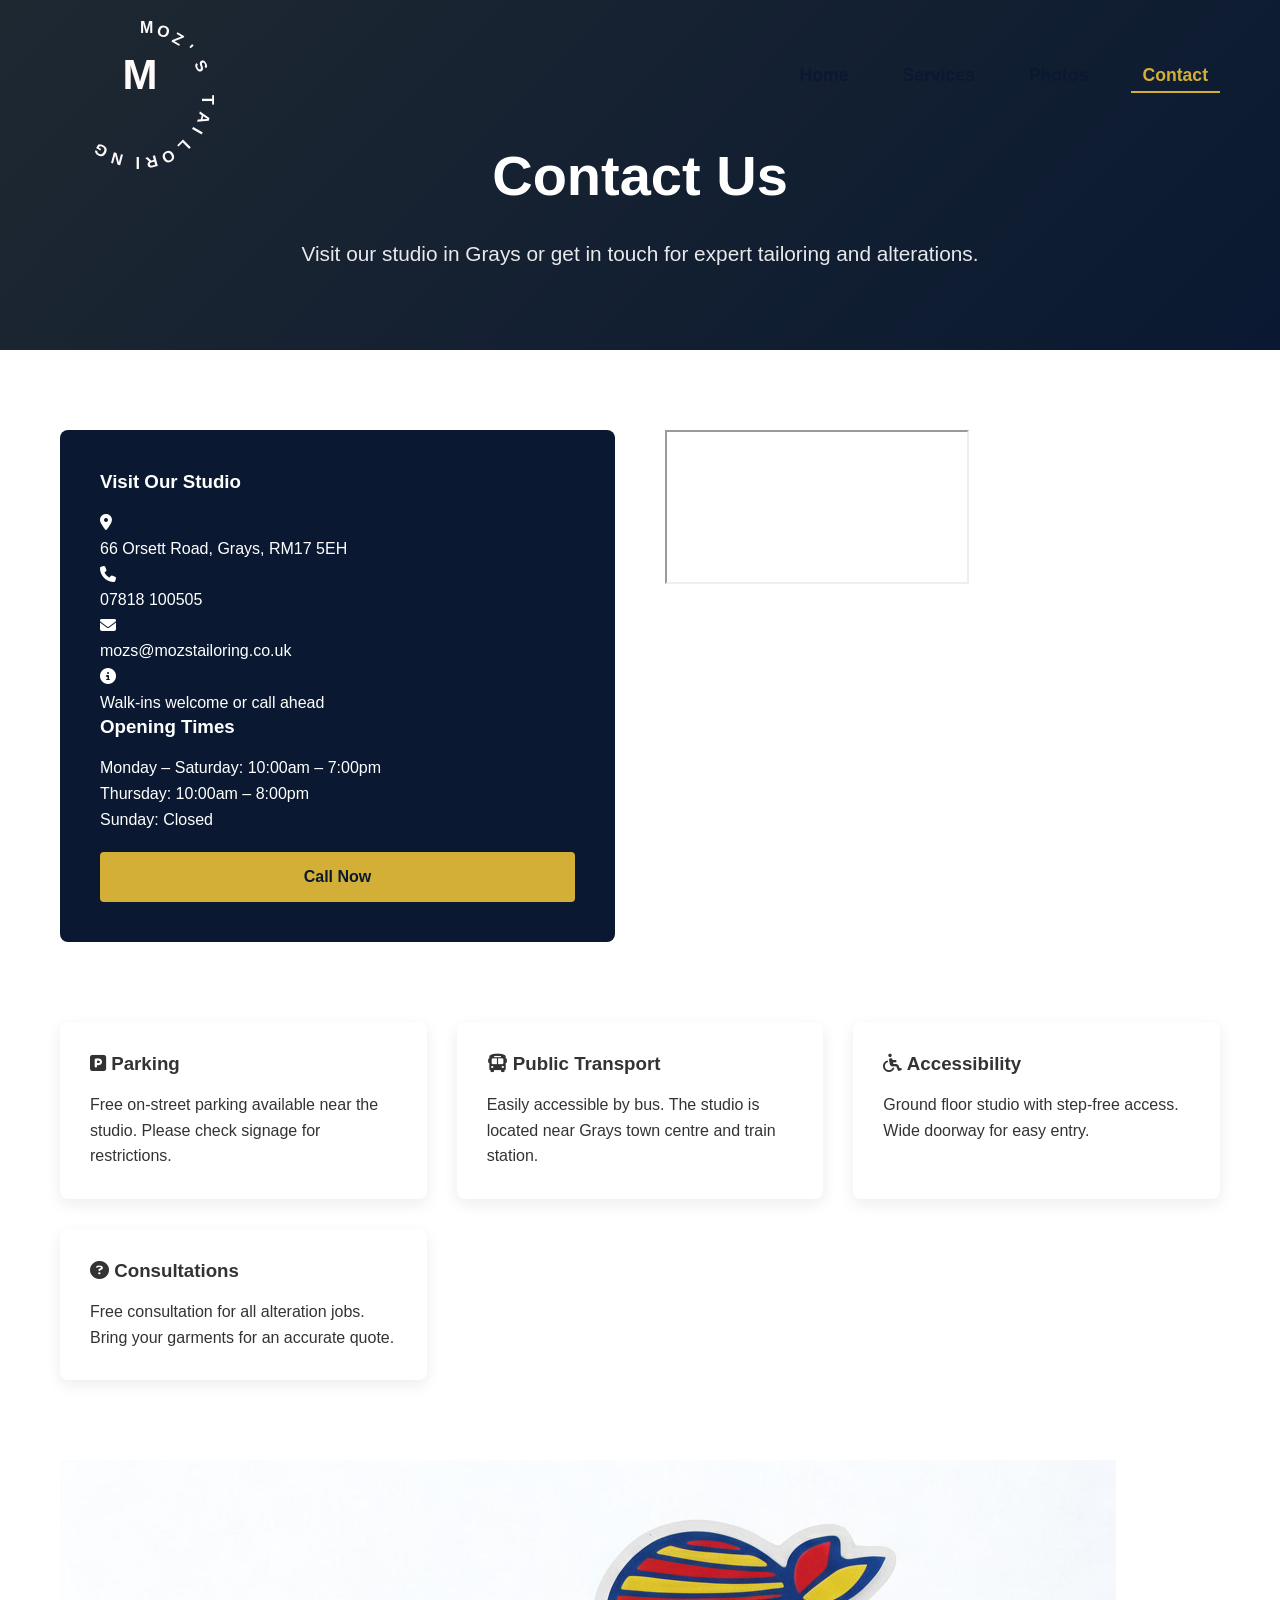
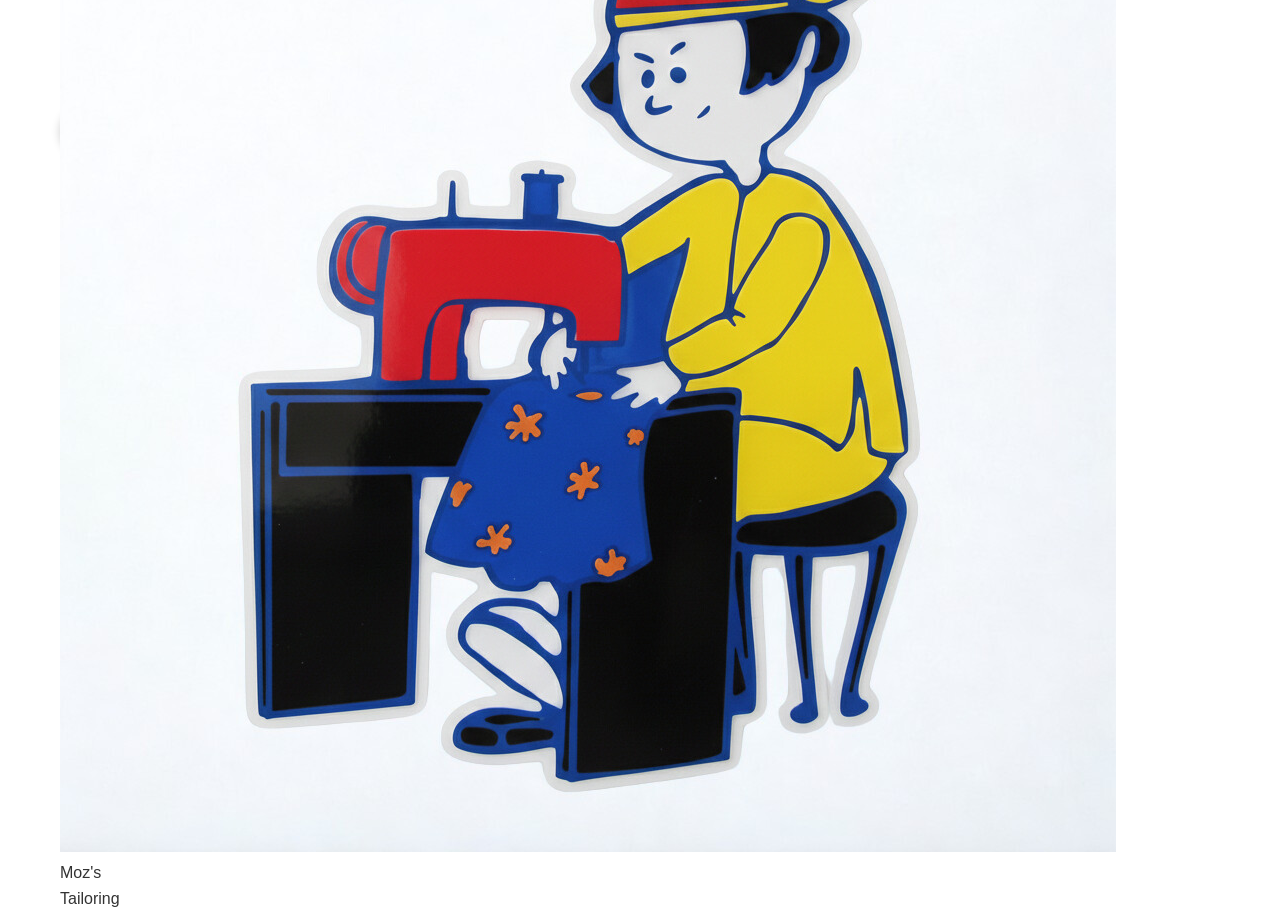
==== commit d1bb5caf: "Update contact.html" ====
--- a/contact.html
+++ b/contact.html
@@ -15,20 +15,100 @@
     <link rel="preconnect" href="https://fonts.gstatic.com" crossorigin>
     <link href="https://fonts.googleapis.com/css2?family=Inter:wght@300;400;500;600;700&family=Lato:wght@400;500;600&display=swap" rel="stylesheet">
     <link rel="stylesheet" href="style.css">
+    <style>
+        /* Circular Logo Animation */
+        .circular-logo-container {
+            position: relative;
+            width: 160px;
+            height: 160px;
+            margin: 0 auto;
+            display: flex;
+            align-items: center;
+            justify-content: center;
+        }
+        
+        .circular-logo-text {
+            position: absolute;
+            width: 100%;
+            height: 100%;
+            animation: rotateText 20s linear infinite;
+            color: snow;
+        }
+        
+        .circular-logo-text span {
+            position: absolute;
+            left: 50%;
+            top: 0;
+            transform-origin: 0 80px;
+            font-family: 'Lato', sans-serif;
+            font-weight: 600;
+            font-size: 16px;
+            letter-spacing: 1px;
+            text-transform: uppercase;
+        }
+        
+        @keyframes rotateText {
+            0% {
+                transform: rotate(0deg);
+            }
+            100% {
+                transform: rotate(360deg);
+            }
+        }
+        
+        .logo-fallback {
+            font-family: 'Lato', sans-serif;
+            font-size: 42px;
+            font-weight: 700;
+            color: snow;
+            background-color: transparent;
+            width: 70px;
+            height: 70px;
+            display: flex;
+            align-items: center;
+            justify-content: center;
+            border-radius: 50%;
+        }
+        
+        .logo-container {
+            display: flex;
+            flex-direction: column;
+            align-items: center;
+            text-decoration: none;
+            z-index: 100;
+        }
+        
+        .logo-text-top, .logo-text-bottom {
+            display: none;
+        }
+    </style>
 </head>
 <body>
-    <!-- Main Header -->
+    <!-- Main Header (Shared) -->
     <header class="main-header">
         <div class="container header-container">
-            <!-- Rotating Circular Logo -->
             <a href="index.html" class="logo-container">
-                <div class="circular-logo">
-                    <div class="circular-text" id="circularText"></div>
-                    <div class="circular-center">M</div>
+                <div class="circular-logo-container">
+                    <div class="circular-logo-text">
+                        <span style="transform: rotate(0deg)">M</span>
+                        <span style="transform: rotate(15deg)">O</span>
+                        <span style="transform: rotate(30deg)">Z</span>
+                        <span style="transform: rotate(45deg)">'</span>
+                        <span style="transform: rotate(60deg)">S</span>
+                        <span style="transform: rotate(90deg)">T</span>
+                        <span style="transform: rotate(105deg)">A</span>
+                        <span style="transform: rotate(120deg)">I</span>
+                        <span style="transform: rotate(135deg)">L</span>
+                        <span style="transform: rotate(150deg)">O</span>
+                        <span style="transform: rotate(165deg)">R</span>
+                        <span style="transform: rotate(180deg)">I</span>
+                        <span style="transform: rotate(195deg)">N</span>
+                        <span style="transform: rotate(210deg)">G</span>
+                    </div>
+                    <div class="logo-fallback">M</div>
                 </div>
             </a>
             
-            <!-- Navigation -->
             <nav class="main-nav">
                 <div class="mobile-toggle">
                     <i class="fas fa-bars"></i>
@@ -46,8 +126,8 @@
     <!-- Page Hero -->
     <section class="page-hero">
         <div class="container page-hero-content">
-            <h1 class="fade-in">Get in Touch</h1>
-            <p class="fade-in delay-1">Visit our studio or contact us for a consultation</p>
+            <h1 class="fade-in">Contact Us</h1>
+            <p class="fade-in delay-1">Visit our studio in Grays or get in touch for expert tailoring and alterations.</p>
         </div>
     </section>
 
@@ -55,176 +135,89 @@
     <section id="contact">
         <div class="container">
             <div class="contact-container">
-                <!-- Contact Info -->
                 <div class="contact-info fade-in">
                     <h3>Visit Our Studio</h3>
                     <div class="contact-details">
                         <div>
                             <i class="fas fa-map-marker-alt"></i>
-                            <div>
-                                <strong>Address</strong>
-                                <p>66 Orsett Road, Grays, RM17 5EH</p>
-                            </div>
+                            <p>66 Orsett Road, Grays, RM17 5EH</p>
                         </div>
                         <div>
                             <i class="fas fa-phone"></i>
-                            <div>
-                                <strong>Phone</strong>
-                                <p>07818 100505</p>
-                            </div>
+                            <p>07818 100505</p>
                         </div>
                         <div>
                             <i class="fas fa-envelope"></i>
-                            <div>
-                                <strong>Email</strong>
-                                <p>mozs@mozstailoring.co.uk</p>
-                            </div>
-                        </div>
-                        <div>
-                            <i class="fas fa-clock"></i>
-                            <div>
-                                <strong>Opening Hours</strong>
-                            </div>
+                            <p>mozs@mozstailoring.co.uk</p>
+                        </div>
+                        <div>
+                            <i class="fas fa-info-circle"></i>
+                            <p>Walk-ins welcome or call ahead</p>
                         </div>
                     </div>
                     
                     <div class="hours">
-                        <p><span>Monday - Wednesday:</span> <span>10:00 - 19:00</span></p>
-                        <p><span>Thursday:</span> <span>10:00 - 20:00</span></p>
-                        <p><span>Friday - Saturday:</span> <span>10:00 - 19:00</span></p>
+                        <h3>Opening Times</h3>
+                        <p><span>Monday – Saturday:</span> <span>10:00am – 7:00pm</span></p>
+                        <p><span>Thursday:</span> <span>10:00am – 8:00pm</span></p>
                         <p><span>Sunday:</span> <span>Closed</span></p>
                     </div>
-
-                    <div class="visit-info">
-                        <h4>Visiting Us</h4>
-                        <ul>
-                            <li>Walk-ins welcome - no appointment needed</li>
-                            <li>Free parking available nearby</li>
-                            <li>Wheelchair accessible</li>
-                            <li>Bus routes: 22, 73, 100 stop nearby</li>
-                            <li>10 minute walk from Grays train station</li>
-                        </ul>
-                    </div>
-                </div>
-
-                <!-- Map -->
+                    
+                    <a href="tel:07818100505" class="btn" style="margin-top: 20px; width: 100%;">Call Now</a>
+                </div>
+                
                 <div class="map-container fade-in delay-1">
-                    <iframe 
-                        src="https://www.google.com/maps/embed?pb=!1m18!1m12!1m3!1d2486.123456789012!2d0.325678!3d51.478456!2m3!1f0!2f0!3f0!3m2!1i1024!2i768!4f13.1!3m3!1m2!1s0x47d8b5a123456789%3A0xabcdef1234567890!2s66%20Orsett%20Road%2C%20Grays%20RM17%205EH!5e0!3m2!1sen!2suk!4v1234567890123!5m2!1sen!2suk" 
-                        width="100%" 
-                        height="100%" 
-                        style="border:0;" 
-                        allowfullscreen="" 
-                        loading="lazy" 
-                        referrerpolicy="no-referrer-when-downgrade">
-                    </iframe>
-                </div>
-            </div>
-
-            <!-- Contact Form -->
-            <div class="contact-form-container fade-in delay-2">
-                <div class="section-title">
-                    <h2>Send Us a Message</h2>
-                    <p>Have a question or want to discuss your tailoring needs? Send us a message and we'll get back to you as soon as possible.</p>
-                </div>
-                
-                <form id="contact-form">
-                    <div class="form-group">
-                        <label for="name">Full Name *</label>
-                        <input type="text" id="name" name="name" required class="form-input">
-                    </div>
-                    
-                    <div class="form-group">
-                        <label for="email">Email Address *</label>
-                        <input type="email" id="email" name="email" required class="form-input">
-                    </div>
-                    
-                    <div class="form-group">
-                        <label for="phone">Phone Number</label>
-                        <input type="tel" id="phone" name="phone" class="form-input">
-                    </div>
-                    
-                    <div class="form-group">
-                        <label for="service">Service Interested In</label>
-                        <select id="service" name="service" class="form-input">
-                            <option value="">Select a service...</option>
-                            <option value="mens">Men's Tailoring</option>
-                            <option value="womens">Women's Alterations</option>
-                            <option value="wedding">Wedding & Occasion Wear</option>
-                            <option value="repairs">Repairs</option>
-                            <option value="consultation">General Consultation</option>
-                        </select>
-                    </div>
-                    
-                    <div class="form-group">
-                        <label for="message">Your Message *</label>
-                        <textarea id="message" name="message" rows="5" required class="form-input" placeholder="Please describe what you need altered or repaired..."></textarea>
-                    </div>
-                    
-                    <div class="form-group">
-                        <label class="checkbox-label">
-                            <input type="checkbox" required>
-                            I agree to the privacy policy and understand my data will be used only to respond to my enquiry.
-                        </label>
-                    </div>
-                    
-                    <button type="submit" class="btn">Send Message</button>
-                </form>
-            </div>
-
-            <!-- FAQ Section -->
-            <div class="faq-section fade-in delay-3">
-                <div class="section-title">
-                    <h2>Frequently Asked Questions</h2>
-                </div>
-                <div class="faq-grid">
-                    <div class="faq-item">
-                        <h3>Do I need an appointment?</h3>
-                        <p>No, walk-ins are welcome during opening hours. However, for wedding consultations or complex projects, we recommend calling ahead.</p>
-                    </div>
-                    <div class="faq-item">
-                        <h3>How long do alterations take?</h3>
-                        <p>Standard turnaround is 3-5 working days. Express service (24-48 hours) is available for a surcharge.</p>
-                    </div>
-                    <div class="faq-item">
-                        <h3>How much do alterations cost?</h3>
-                        <p>Prices vary based on the work needed. We provide free estimates - bring your garment in for a no-obligation quote.</p>
-                    </div>
-                    <div class="faq-item">
-                        <h3>Do you do repairs?</h3>
-                        <p>Yes, we handle all types of repairs including zips, tears, hems, and buttons. We'll assess if it's repairable when you bring it in.</p>
-                    </div>
+                    <iframe src="https://www.google.com/maps/embed?pb=!1m18!1m12!1m3!1d2481.722855663053!2d0.3248127769464762!3d51.4757389112562!2m3!1f0!2f0!3f0!3m2!1i1024!2i768!4f13.1!3m3!1m2!1s0x47d8bc7c4a8c6c7b%3A0x23c3f5dd40a1c3e6!2s66%20Orsett%20Rd%2C%20Grays%20RM17%205EH%2C%20UK!5e0!3m2!1sen!2s!4v1694030000000!5m2!1sen!2s" allowfullscreen="" loading="lazy" referrerpolicy="no-referrer-when-downgrade"></iframe>
+                </div>
+            </div>
+            
+            <!-- Additional Information -->
+            <div class="why-grid" style="margin-top: 80px;">
+                <div class="why-item fade-in">
+                    <h3><i class="fas fa-parking"></i> Parking</h3>
+                    <p>Free on-street parking available near the studio. Please check signage for restrictions.</p>
+                </div>
+                <div class="why-item fade-in delay-1">
+                    <h3><i class="fas fa-bus"></i> Public Transport</h3>
+                    <p>Easily accessible by bus. The studio is located near Grays town centre and train station.</p>
+                </div>
+                <div class="why-item fade-in delay-2">
+                    <h3><i class="fas fa-wheelchair"></i> Accessibility</h3>
+                    <p>Ground floor studio with step-free access. Wide doorway for easy entry.</p>
+                </div>
+                <div class="why-item fade-in delay-3">
+                    <h3><i class="fas fa-question-circle"></i> Consultations</h3>
+                    <p>Free consultation for all alteration jobs. Bring your garments for an accurate quote.</p>
                 </div>
             </div>
         </div>
     </section>
 
-    <!-- Footer -->
+    <!-- Footer (Shared) -->
     <footer>
         <div class="container">
             <div class="footer-content">
                 <div>
                     <div class="footer-logo-container">
-                        <div class="footer-circular-logo">
-                            <div class="footer-circular-text" id="footerCircularText"></div>
-                            <div class="footer-circular-center">M</div>
-                        </div>
-                    </div>
-                    <p>Expert tailoring and alterations in the heart of Grays for over 20 years. Quality craftsmanship for men, women, and wedding wear.</p>
+                        <img src="images/moz-logo.jpg" alt="Moz's Tailoring Logo" class="footer-logo-image">
+                        <div class="footer-text-top">Moz's</div>
+                        <div class="footer-text-bottom">Tailoring</div>
+                    </div>
+                    <p>Expert tailoring and alterations in the heart of Grays for over 20 years.</p>
                     
                     <div class="social-media">
                         <h4>Follow Us</h4>
                         <div class="social-icons">
-                            <a href="https://www.instagram.com/" target="_blank" class="social-icon instagram" title="Follow on Instagram">
+                            <a href="https://www.instagram.com/" target="_blank" class="social-icon instagram">
                                 <i class="fab fa-instagram"></i>
                             </a>
-                            <a href="https://www.facebook.com/" target="_blank" class="social-icon facebook" title="Follow on Facebook">
+                            <a href="https://www.facebook.com/" target="_blank" class="social-icon facebook">
                                 <i class="fab fa-facebook-f"></i>
                             </a>
-                            <a href="https://www.tiktok.com/" target="_blank" class="social-icon tiktok" title="Follow on TikTok">
+                            <a href="https://www.tiktok.com/" target="_blank" class="social-icon tiktok">
                                 <i class="fab fa-tiktok"></i>
                             </a>
-                            <a href="https://wa.me/447818100505" target="_blank" class="social-icon whatsapp" title="Message on WhatsApp">
+                            <a href="https://wa.me/447818100505" target="_blank" class="social-icon whatsapp">
                                 <i class="fab fa-whatsapp"></i>
                             </a>
                         </div>
--- a/style.css
+++ b/style.css
@@ -731,3 +731,363 @@
 .header-container::after {
     display: none !important;
 }
+
+/* ========== SERVICE DETAILS PAGE ========== */
+.service-detail {
+    margin-bottom: 80px;
+}
+
+.service-detail-content {
+    display: grid;
+    grid-template-columns: 1fr 1fr;
+    gap: 50px;
+    align-items: center;
+    margin-top: 30px;
+}
+
+.service-detail-content.reverse {
+    direction: rtl;
+}
+
+.service-detail-content.reverse .service-detail-text {
+    direction: ltr;
+}
+
+.service-detail-text {
+    padding: 20px;
+}
+
+.service-detail-text h3 {
+    color: var(--primary);
+    margin: 20px 0 15px;
+    font-size: 1.4rem;
+}
+
+.service-detail-text ul {
+    list-style: none;
+    margin: 15px 0;
+}
+
+.service-detail-text li {
+    margin-bottom: 10px;
+    padding-left: 25px;
+    position: relative;
+}
+
+.service-detail-text li:before {
+    content: '✓';
+    position: absolute;
+    left: 0;
+    color: var(--accent);
+    font-weight: bold;
+}
+
+.service-detail-text .highlight {
+    background-color: var(--neutral);
+    padding: 15px;
+    border-radius: 4px;
+    border-left: 4px solid var(--accent);
+    margin-top: 20px;
+    font-weight: 600;
+}
+
+.service-detail-image {
+    border-radius: 8px;
+    overflow: hidden;
+    height: 400px;
+}
+
+.service-detail-image img {
+    width: 100%;
+    height: 100%;
+    object-fit: cover;
+    transition: var(--transition);
+}
+
+.service-detail-image:hover img {
+    transform: scale(1.05);
+}
+
+.pricing-info {
+    background-color: var(--neutral);
+    padding: 50px;
+    border-radius: 8px;
+    margin-top: 60px;
+}
+
+.pricing-grid {
+    display: grid;
+    grid-template-columns: repeat(auto-fit, minmax(300px, 1fr));
+    gap: 30px;
+    margin: 40px 0;
+}
+
+.pricing-card {
+    background-color: var(--secondary);
+    padding: 30px;
+    border-radius: 8px;
+    box-shadow: var(--shadow);
+}
+
+.pricing-card h3 {
+    color: var(--primary);
+    display: flex;
+    align-items: center;
+    margin-bottom: 20px;
+}
+
+.pricing-card h3 i {
+    color: var(--accent);
+    margin-right: 10px;
+}
+
+.cta-box {
+    text-align: center;
+    background: linear-gradient(135deg, var(--primary), #0d2142);
+    color: var(--secondary);
+    padding: 50px;
+    border-radius: 8px;
+    margin-top: 50px;
+}
+
+.cta-box h3 {
+    color: var(--secondary);
+    margin-bottom: 15px;
+}
+
+.cta-box .btn {
+    background-color: var(--accent);
+    color: var(--primary);
+    margin-top: 20px;
+}
+
+/* ========== PHOTOS PAGE ========== */
+.gallery-category {
+    margin-bottom: 60px;
+}
+
+.gallery-category h3 {
+    color: var(--primary);
+    margin-bottom: 30px;
+    font-size: 1.8rem;
+    text-align: center;
+}
+
+.gallery-caption {
+    position: absolute;
+    bottom: 0;
+    left: 0;
+    right: 0;
+    background: rgba(10, 25, 49, 0.85);
+    color: var(--secondary);
+    padding: 15px;
+    text-align: center;
+    opacity: 0;
+    transition: var(--transition);
+}
+
+.gallery-item:hover .gallery-caption {
+    opacity: 1;
+}
+
+.testimonials {
+    margin-top: 80px;
+}
+
+.testimonial-grid {
+    display: grid;
+    grid-template-columns: repeat(auto-fit, minmax(300px, 1fr));
+    gap: 30px;
+    margin-top: 40px;
+}
+
+.testimonial-card {
+    background-color: var(--secondary);
+    padding: 30px;
+    border-radius: 8px;
+    box-shadow: var(--shadow);
+    position: relative;
+}
+
+.testimonial-card:before {
+    content: '"';
+    position: absolute;
+    top: 20px;
+    left: 20px;
+    font-size: 4rem;
+    color: var(--accent);
+    opacity: 0.3;
+    font-family: serif;
+}
+
+.testimonial-text {
+    padding-left: 20px;
+    margin-bottom: 20px;
+    font-style: italic;
+    line-height: 1.8;
+}
+
+.testimonial-author {
+    border-top: 1px solid var(--neutral);
+    padding-top: 15px;
+    display: flex;
+    flex-direction: column;
+}
+
+.testimonial-author strong {
+    color: var(--primary);
+}
+
+.testimonial-author span {
+    color: var(--text-light);
+    font-size: 0.9rem;
+}
+
+/* ========== CONTACT PAGE ========== */
+.contact-form-container {
+    max-width: 800px;
+    margin: 80px auto;
+}
+
+.form-group {
+    margin-bottom: 25px;
+}
+
+.form-group label {
+    display: block;
+    margin-bottom: 8px;
+    font-weight: 600;
+    color: var(--primary);
+}
+
+.form-input {
+    width: 100%;
+    padding: 12px 15px;
+    border: 1px solid #ddd;
+    border-radius: 4px;
+    font-family: 'Inter', sans-serif;
+    font-size: 1rem;
+    transition: var(--transition);
+}
+
+.form-input:focus {
+    outline: none;
+    border-color: var(--accent);
+    box-shadow: 0 0 0 3px rgba(212, 175, 55, 0.1);
+}
+
+textarea.form-input {
+    resize: vertical;
+    min-height: 120px;
+}
+
+.checkbox-label {
+    display: flex;
+    align-items: flex-start;
+    font-weight: normal;
+    cursor: pointer;
+}
+
+.checkbox-label input {
+    margin-right: 10px;
+    margin-top: 3px;
+}
+
+.visit-info {
+    margin-top: 30px;
+    padding-top: 30px;
+    border-top: 1px solid rgba(255, 255, 255, 0.1);
+}
+
+.visit-info h4 {
+    color: var(--accent);
+    margin-bottom: 15px;
+}
+
+.visit-info ul {
+    list-style: none;
+}
+
+.visit-info li {
+    margin-bottom: 10px;
+    padding-left: 25px;
+    position: relative;
+}
+
+.visit-info li:before {
+    content: '✓';
+    position: absolute;
+    left: 0;
+    color: var(--accent);
+}
+
+.faq-section {
+    margin-top: 80px;
+}
+
+.faq-grid {
+    display: grid;
+    grid-template-columns: repeat(auto-fit, minmax(300px, 1fr));
+    gap: 30px;
+    margin-top: 40px;
+}
+
+.faq-item {
+    background-color: var(--neutral);
+    padding: 25px;
+    border-radius: 8px;
+}
+
+.faq-item h3 {
+    color: var(--primary);
+    margin-bottom: 15px;
+    font-size: 1.3rem;
+}
+
+/* ========== RESPONSIVE ADJUSTMENTS ========== */
+@media (max-width: 992px) {
+    .service-detail-content {
+        grid-template-columns: 1fr;
+        gap: 30px;
+    }
+    
+    .service-detail-content.reverse {
+        direction: ltr;
+    }
+    
+    .service-detail-image {
+        height: 300px;
+    }
+}
+
+@media (max-width: 768px) {
+    .pricing-info {
+        padding: 30px;
+    }
+    
+    .cta-box {
+        padding: 30px;
+    }
+    
+    .contact-form-container {
+        margin: 50px auto;
+    }
+}
+
+@media (max-width: 576px) {
+    .service-detail-text {
+        padding: 10px;
+    }
+    
+    .pricing-info {
+        padding: 20px;
+    }
+    
+    .pricing-card {
+        padding: 20px;
+    }
+    
+    .faq-item {
+        padding: 20px;
+    }
+}
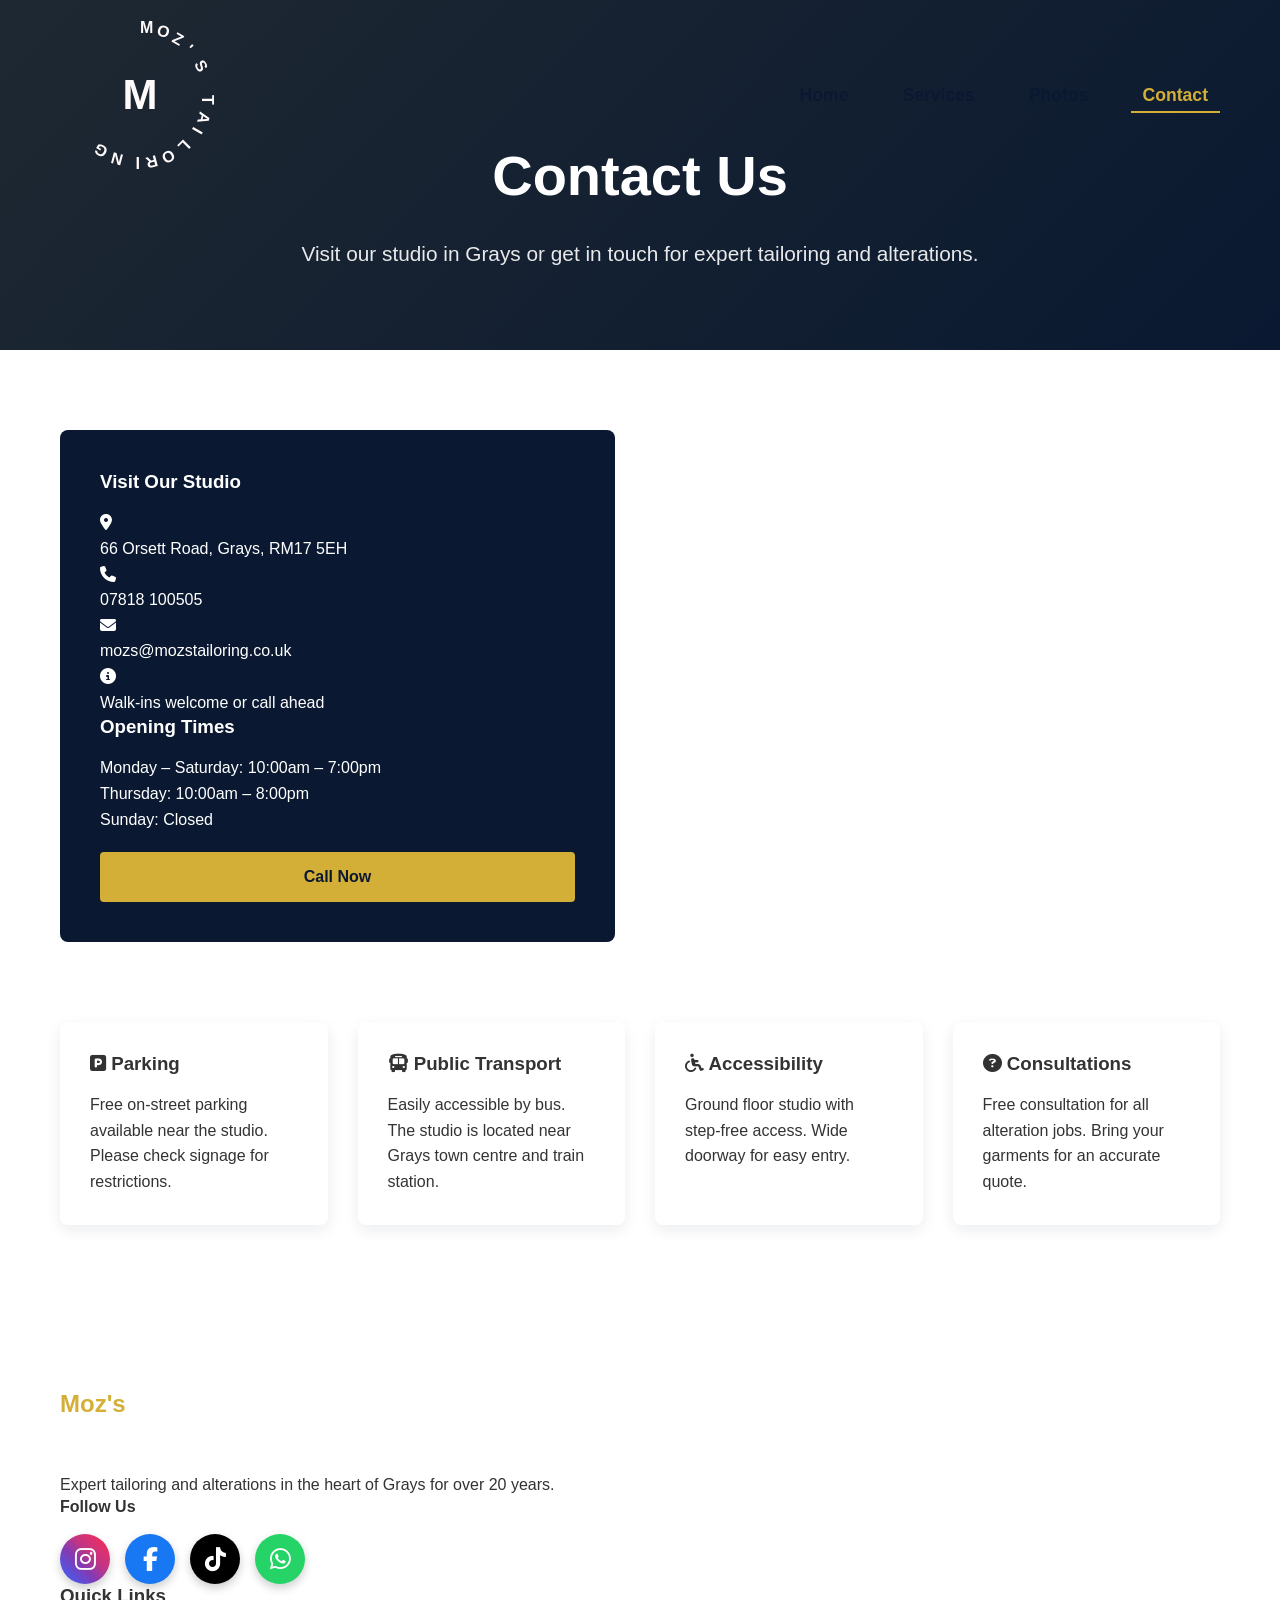
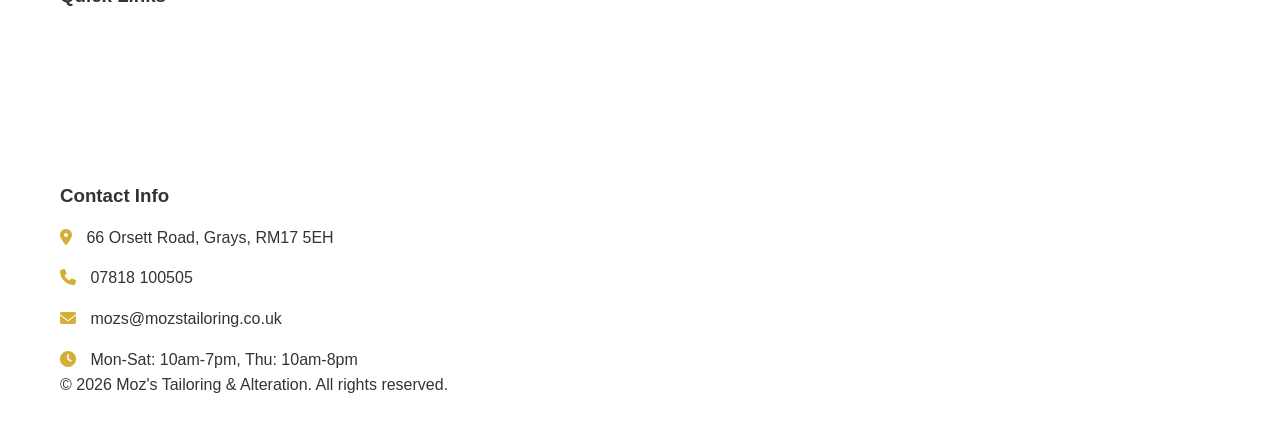
==== commit a97b072a: "Update contact.html" ====
--- a/contact.html
+++ b/contact.html
@@ -80,6 +80,83 @@
         
         .logo-text-top, .logo-text-bottom {
             display: none;
+        }
+        
+        /* Fix map display */
+        .map-container iframe {
+            width: 100%;
+            height: 400px;
+            border: none;
+            border-radius: 8px;
+        }
+        
+        /* Fix why-grid layout */
+        .why-grid {
+            display: grid;
+            grid-template-columns: repeat(4, 1fr);
+            gap: 30px;
+            margin-top: 80px;
+        }
+        
+        @media (max-width: 992px) {
+            .why-grid {
+                grid-template-columns: repeat(2, 1fr);
+            }
+        }
+        
+        @media (max-width: 576px) {
+            .why-grid {
+                grid-template-columns: 1fr;
+            }
+        }
+        
+        /* Fix footer spacing */
+        footer {
+            padding-top: 80px;
+            padding-bottom: 40px;
+        }
+        
+        /* Fix social media icons */
+        .social-icons {
+            display: flex;
+            gap: 15px;
+            flex-wrap: wrap;
+            margin-top: 15px;
+        }
+        
+        .social-icon {
+            display: flex;
+            align-items: center;
+            justify-content: center;
+            width: 50px;
+            height: 50px;
+            border-radius: 50%;
+            color: white;
+            font-size: 1.5rem;
+            transition: all 0.3s ease;
+            text-decoration: none;
+            box-shadow: 0 4px 10px rgba(0, 0, 0, 0.2);
+        }
+        
+        .social-icon.instagram {
+            background: linear-gradient(45deg, #405DE6, #5851DB, #833AB4, #C13584, #E1306C, #FD1D1D);
+        }
+        
+        .social-icon.facebook {
+            background-color: #1877F2;
+        }
+        
+        .social-icon.tiktok {
+            background-color: #000000;
+        }
+        
+        .social-icon.whatsapp {
+            background-color: #25D366;
+        }
+        
+        .social-icon:hover {
+            transform: translateY(-3px);
+            box-shadow: 0 6px 15px rgba(0, 0, 0, 0.3);
         }
     </style>
 </head>
@@ -171,8 +248,8 @@
                 </div>
             </div>
             
-            <!-- Additional Information -->
-            <div class="why-grid" style="margin-top: 80px;">
+            <!-- Additional Information - Fixed Layout -->
+            <div class="why-grid">
                 <div class="why-item fade-in">
                     <h3><i class="fas fa-parking"></i> Parking</h3>
                     <p>Free on-street parking available near the studio. Please check signage for restrictions.</p>
@@ -199,7 +276,7 @@
             <div class="footer-content">
                 <div>
                     <div class="footer-logo-container">
-                        <img src="images/moz-logo.jpg" alt="Moz's Tailoring Logo" class="footer-logo-image">
+                        <!-- Removed Moz's logo image as requested -->
                         <div class="footer-text-top">Moz's</div>
                         <div class="footer-text-bottom">Tailoring</div>
                     </div>
@@ -225,18 +302,18 @@
                 </div>
                 <div>
                     <h3>Quick Links</h3>
-                    <ul style="list-style: none;">
-                        <li><a href="index.html" style="color: var(--secondary); text-decoration: none; line-height: 2;">Home</a></li>
-                        <li><a href="services.html" style="color: var(--secondary); text-decoration: none; line-height: 2;">Services</a></li>
-                        <li><a href="photos.html" style="color: var(--secondary); text-decoration: none; line-height: 2;">Photos</a></li>
-                        <li><a href="contact.html" style="color: var(--secondary); text-decoration: none; line-height: 2;">Contact</a></li>
+                    <ul style="list-style: none; padding-left: 0;">
+                        <li><a href="index.html" style="color: var(--secondary); text-decoration: none; line-height: 2.5; display: block;">Home</a></li>
+                        <li><a href="services.html" style="color: var(--secondary); text-decoration: none; line-height: 2.5; display: block;">Services</a></li>
+                        <li><a href="photos.html" style="color: var(--secondary); text-decoration: none; line-height: 2.5; display: block;">Photos</a></li>
+                        <li><a href="contact.html" style="color: var(--secondary); text-decoration: none; line-height: 2.5; display: block;">Contact</a></li>
                     </ul>
                 </div>
                 <div>
                     <h3>Contact Info</h3>
-                    <p><i class="fas fa-map-marker-alt" style="color: var(--accent); margin-right: 10px;"></i> 66 Orsett Road, Grays, RM17 5EH</p>
-                    <p><i class="fas fa-phone" style="color: var(--accent); margin-right: 10px;"></i> 07818 100505</p>
-                    <p><i class="fas fa-envelope" style="color: var(--accent); margin-right: 10px;"></i> mozs@mozstailoring.co.uk</p>
+                    <p style="margin-bottom: 15px;"><i class="fas fa-map-marker-alt" style="color: var(--accent); margin-right: 10px;"></i> 66 Orsett Road, Grays, RM17 5EH</p>
+                    <p style="margin-bottom: 15px;"><i class="fas fa-phone" style="color: var(--accent); margin-right: 10px;"></i> 07818 100505</p>
+                    <p style="margin-bottom: 15px;"><i class="fas fa-envelope" style="color: var(--accent); margin-right: 10px;"></i> mozs@mozstailoring.co.uk</p>
                     <p><i class="fas fa-clock" style="color: var(--accent); margin-right: 10px;"></i> Mon-Sat: 10am-7pm, Thu: 10am-8pm</p>
                 </div>
             </div>
--- a/style.css
+++ b/style.css
@@ -108,77 +108,69 @@
     background: transparent !important;
 }
 
-/* ========== ROTATING CIRCULAR TEXT LOGO ========== */
+/* ========== ROTATING CIRCULAR TEXT LOGO (HTML/CSS VERSION) ========== */
 .logo-container {
     display: flex;
+    flex-direction: column;
     align-items: center;
-    position: relative;
-    width: 120px;
-    height: 120px;
-    margin: 0;
-    background: transparent;
-}
-
-.circular-logo {
-    width: 120px;
-    height: 120px;
-    position: relative;
-    border-radius: 50%;
+    text-decoration: none;
+    z-index: 100;
+}
+
+.circular-logo-container {
+    position: relative;
+    width: 160px;
+    height: 160px;
+    margin: 0 auto;
     display: flex;
     align-items: center;
     justify-content: center;
-    animation: rotateLogo 15s linear infinite;
-    background: transparent;
-}
-
-.circular-text {
+}
+
+.circular-logo-text {
     position: absolute;
     width: 100%;
     height: 100%;
-    animation: rotateText 15s linear infinite reverse;
-}
-
-.circular-text span {
+    animation: rotateText 20s linear infinite;
+}
+
+.circular-logo-text span {
     position: absolute;
     left: 50%;
     top: 0;
-    transform-origin: 0 60px;
+    transform-origin: 0 80px;
+    font-family: 'Lato', sans-serif;
+    font-weight: 600;
     font-size: 16px;
+    letter-spacing: 1px;
+    text-transform: uppercase;
+    color: snow;
+}
+
+.logo-fallback {
+    font-family: 'Lato', sans-serif;
+    font-size: 42px;
     font-weight: 700;
-    color: var(--primary);
-    text-transform: uppercase;
-    letter-spacing: 1.5px;
-    font-family: 'Inter', sans-serif;
-    text-shadow: 0 1px 3px rgba(255, 255, 255, 0.8);
-}
-
-.circular-center {
-    position: absolute;
-    top: 50%;
-    left: 50%;
-    transform: translate(-50%, -50%);
-    font-size: 22px;
-    font-weight: 900;
-    color: var(--accent);
-    z-index: 2;
-    text-shadow: 0 2px 4px rgba(0, 0, 0, 0.3);
-}
-
-@keyframes rotateLogo {
-    from {
+    color: snow;
+    background-color: transparent;
+    width: 70px;
+    height: 70px;
+    display: flex;
+    align-items: center;
+    justify-content: center;
+    border-radius: 50%;
+}
+
+.logo-text-top, .logo-text-bottom {
+    display: none;
+}
+
+@keyframes rotateText {
+    0% {
         transform: rotate(0deg);
     }
-    to {
+    100% {
         transform: rotate(360deg);
-    }
-}
-
-@keyframes rotateText {
-    from {
-        transform: rotate(0deg);
-    }
-    to {
-        transform: rotate(-360deg);
     }
 }
 
@@ -391,57 +383,33 @@
     color: rgba(255, 255, 255, 0.9);
 }
 
-/* ========== FOOTER LOGO ========== */
+/* ========== FOOTER ========== */
 .footer-logo-container {
-    position: relative;
-    width: 160px;
-    height: 160px;
+    display: flex;
+    flex-direction: column;
+    align-items: flex-start;
     margin-bottom: 20px;
 }
 
-.footer-circular-logo {
-    width: 160px;
-    height: 160px;
-    position: relative;
+.footer-logo-image {
+    width: 80px;
+    height: 80px;
     border-radius: 50%;
-    display: flex;
-    align-items: center;
-    justify-content: center;
-    animation: rotateLogo 20s linear infinite;
-    background: transparent;
-}
-
-.footer-circular-text {
-    position: absolute;
-    width: 100%;
-    height: 100%;
-    animation: rotateText 20s linear infinite reverse;
-}
-
-.footer-circular-text span {
-    position: absolute;
-    left: 50%;
-    top: 0;
-    transform-origin: 0 80px;
+    margin-bottom: 10px;
+}
+
+.footer-text-top {
+    font-family: 'Lato', sans-serif;
+    font-size: 24px;
+    font-weight: 700;
+    color: var(--accent);
+}
+
+.footer-text-bottom {
+    font-family: 'Lato', sans-serif;
     font-size: 18px;
-    font-weight: 700;
-    color: #FFFFFF;
-    text-transform: uppercase;
-    letter-spacing: 1.8px;
-    font-family: 'Inter', sans-serif;
-    text-shadow: 0 2px 6px rgba(0, 0, 0, 0.8);
-}
-
-.footer-circular-center {
-    position: absolute;
-    top: 50%;
-    left: 50%;
-    transform: translate(-50%, -50%);
-    font-size: 28px;
-    font-weight: 900;
-    color: var(--accent);
-    z-index: 2;
-    text-shadow: 0 2px 6px rgba(0, 0, 0, 0.8);
+    font-weight: 600;
+    color: var(--secondary);
 }
 
 /* ========== REST OF YOUR CSS (KEEP ALL EXISTING STYLES) ========== */
@@ -534,70 +502,6 @@
 }
 
 /* ========== RESPONSIVE DESIGN ========== */
-@media (max-width: 1200px) {
-    .circular-logo {
-        width: 110px;
-        height: 110px;
-    }
-    
-    .circular-text span {
-        font-size: 15px;
-        transform-origin: 0 55px;
-    }
-    
-    .circular-center {
-        font-size: 20px;
-    }
-    
-    .footer-circular-logo {
-        width: 140px;
-        height: 140px;
-    }
-    
-    .footer-circular-text span {
-        font-size: 16px;
-        transform-origin: 0 70px;
-    }
-    
-    .footer-circular-center {
-        font-size: 24px;
-    }
-}
-
-@media (max-width: 992px) {
-    .circular-logo {
-        width: 100px;
-        height: 100px;
-    }
-    
-    .circular-text span {
-        font-size: 14px;
-        transform-origin: 0 50px;
-    }
-    
-    .circular-center {
-        font-size: 18px;
-    }
-    
-    .hero h1 {
-        font-size: 3.5rem;
-    }
-    
-    .footer-circular-logo {
-        width: 120px;
-        height: 120px;
-    }
-    
-    .footer-circular-text span {
-        font-size: 14px;
-        transform-origin: 0 60px;
-    }
-    
-    .footer-circular-center {
-        font-size: 20px;
-    }
-}
-
 @media (max-width: 768px) {
     .mobile-toggle {
         display: block;
@@ -631,18 +535,20 @@
         color: var(--primary);
     }
     
-    .circular-logo {
-        width: 90px;
-        height: 90px;
-    }
-    
-    .circular-text span {
-        font-size: 13px;
-        transform-origin: 0 45px;
-    }
-    
-    .circular-center {
-        font-size: 16px;
+    .circular-logo-container {
+        width: 120px;
+        height: 120px;
+    }
+    
+    .circular-logo-text span {
+        font-size: 14px;
+        transform-origin: 0 60px;
+    }
+    
+    .logo-fallback {
+        font-size: 36px;
+        width: 60px;
+        height: 60px;
     }
     
     .hero {
@@ -658,36 +564,23 @@
     .premium-tagline {
         font-size: 1.6rem !important;
     }
-    
-    .footer-circular-logo {
+}
+
+@media (max-width: 576px) {
+    .circular-logo-container {
         width: 100px;
         height: 100px;
     }
     
-    .footer-circular-text span {
+    .circular-logo-text span {
         font-size: 12px;
         transform-origin: 0 50px;
     }
     
-    .footer-circular-center {
-        font-size: 18px;
-    }
-}
-
-@media (max-width: 576px) {
-    .circular-logo {
-        width: 80px;
-        height: 80px;
-    }
-    
-    .circular-text span {
-        font-size: 11px;
-        transform-origin: 0 40px;
-        letter-spacing: 1px;
-    }
-    
-    .circular-center {
-        font-size: 14px;
+    .logo-fallback {
+        font-size: 32px;
+        width: 50px;
+        height: 50px;
     }
     
     .hero h1 {
@@ -701,21 +594,6 @@
     
     .premium-tagline {
         font-size: 1.4rem !important;
-    }
-    
-    .footer-circular-logo {
-        width: 80px;
-        height: 80px;
-    }
-    
-    .footer-circular-text span {
-        font-size: 10px;
-        transform-origin: 0 40px;
-        letter-spacing: 1px;
-    }
-    
-    .footer-circular-center {
-        font-size: 14px;
     }
 }
 
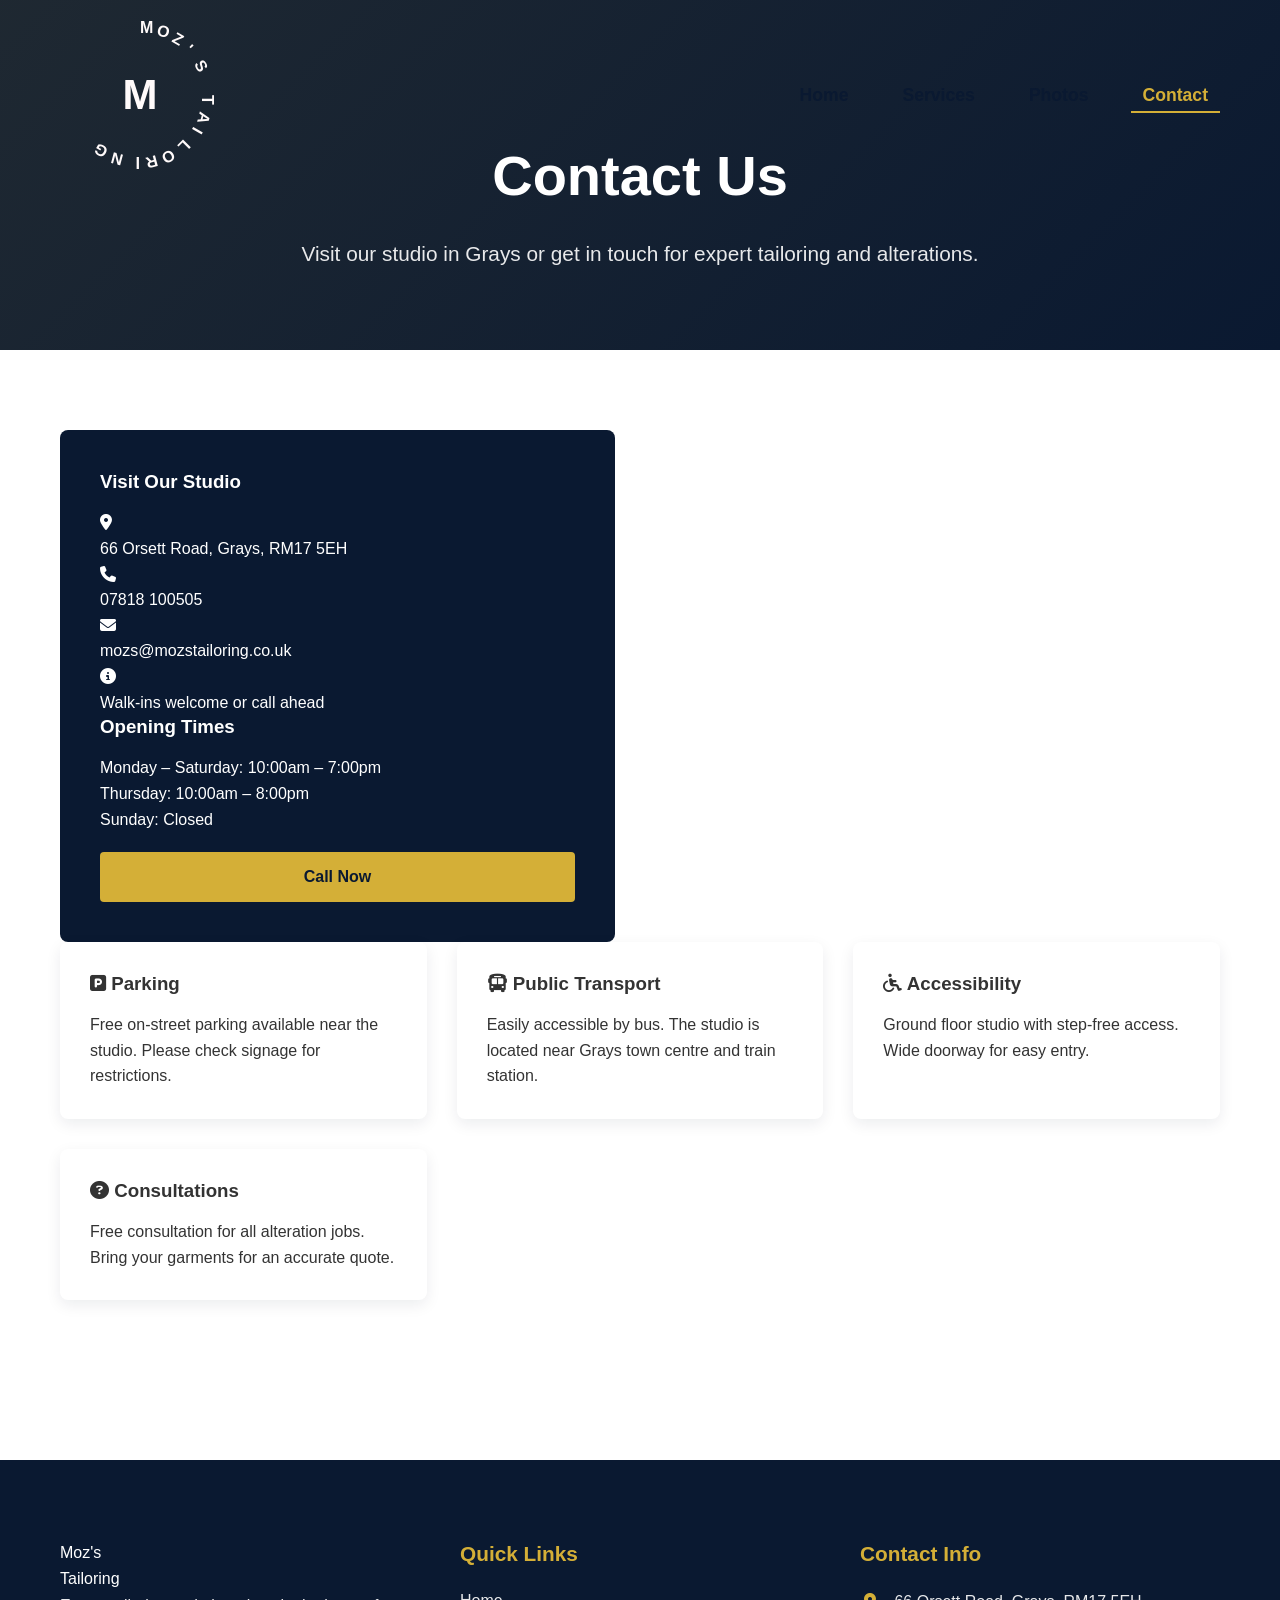
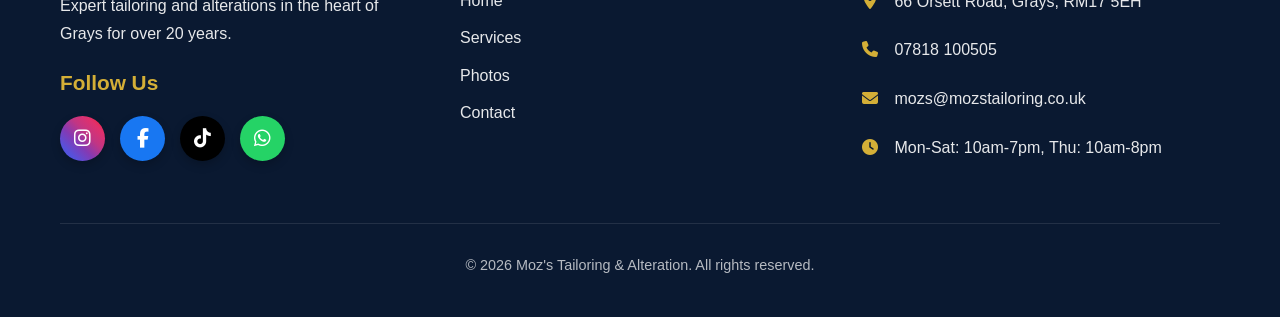
==== commit 2cef1ccc: "Update contact.html" ====
--- a/contact.html
+++ b/contact.html
@@ -16,7 +16,7 @@
     <link href="https://fonts.googleapis.com/css2?family=Inter:wght@300;400;500;600;700&family=Lato:wght@400;500;600&display=swap" rel="stylesheet">
     <link rel="stylesheet" href="style.css">
     <style>
-        /* Circular Logo Animation */
+        /* Circular Logo Animation - Keep this inline as it's unique to the logo */
         .circular-logo-container {
             position: relative;
             width: 160px;
@@ -82,7 +82,7 @@
             display: none;
         }
         
-        /* Fix map display */
+        /* Fix map display - Keep this as it's specific to contact page */
         .map-container iframe {
             width: 100%;
             height: 400px;
@@ -90,73 +90,10 @@
             border-radius: 8px;
         }
         
-        /* Fix why-grid layout */
-        .why-grid {
-            display: grid;
-            grid-template-columns: repeat(4, 1fr);
-            gap: 30px;
-            margin-top: 80px;
-        }
-        
-        @media (max-width: 992px) {
-            .why-grid {
-                grid-template-columns: repeat(2, 1fr);
-            }
-        }
-        
-        @media (max-width: 576px) {
-            .why-grid {
-                grid-template-columns: 1fr;
-            }
-        }
-        
-        /* Fix footer spacing */
+        /* Fix footer spacing - Keep this as it's specific to contact page */
         footer {
             padding-top: 80px;
             padding-bottom: 40px;
-        }
-        
-        /* Fix social media icons */
-        .social-icons {
-            display: flex;
-            gap: 15px;
-            flex-wrap: wrap;
-            margin-top: 15px;
-        }
-        
-        .social-icon {
-            display: flex;
-            align-items: center;
-            justify-content: center;
-            width: 50px;
-            height: 50px;
-            border-radius: 50%;
-            color: white;
-            font-size: 1.5rem;
-            transition: all 0.3s ease;
-            text-decoration: none;
-            box-shadow: 0 4px 10px rgba(0, 0, 0, 0.2);
-        }
-        
-        .social-icon.instagram {
-            background: linear-gradient(45deg, #405DE6, #5851DB, #833AB4, #C13584, #E1306C, #FD1D1D);
-        }
-        
-        .social-icon.facebook {
-            background-color: #1877F2;
-        }
-        
-        .social-icon.tiktok {
-            background-color: #000000;
-        }
-        
-        .social-icon.whatsapp {
-            background-color: #25D366;
-        }
-        
-        .social-icon:hover {
-            transform: translateY(-3px);
-            box-shadow: 0 6px 15px rgba(0, 0, 0, 0.3);
         }
     </style>
 </head>
@@ -244,7 +181,7 @@
                 </div>
                 
                 <div class="map-container fade-in delay-1">
-                    <iframe src="https://www.google.com/maps/embed?pb=!1m18!1m12!1m3!1d2481.722855663053!2d0.3248127769464762!3d51.4757389112562!2m3!1f0!2f0!3f0!3m2!1i1024!2i768!4f13.1!3m3!1m2!1s0x47d8bc7c4a8c6c7b%3A0x23c3f5dd40a1c3e6!2s66%20Orsett%20Rd%2C%20Grays%20RM17%205EH%2C%20UK!5e0!3m2!1sen!2s!4v1694030000000!5m2!1sen!2s" allowfullscreen="" loading="lazy" referrerpolicy="no-referrer-when-downgrade"></iframe>
+                    <iframe src="https://www.google.com/maps/embed?pb=!1m18!1m12!1m3!1d2481.722855663053!2d0.3248127769464762!3d51.4757389112562!2m3!1f0!2f0!3f0!3m2!1i1024!2i768!4f13.1!3m3!1m2!1s0x47d8bc7c4a8c6c7b%3A0x23c3f5dd40a1c3e6!2s66%20Orsett%20Rd%2C%20Grays%20RM17%205EH%2C%20UK!5e0!3m2!1sen!2s!4v1694030000000!5m2!1sen!2s" allowfullscreen="" loading="lazy" referrerpolicy="no-referrer-when-downgrade" title="Map to Moz's Tailoring at 66 Orsett Road, Grays"></iframe>
                 </div>
             </div>
             
@@ -285,16 +222,16 @@
                     <div class="social-media">
                         <h4>Follow Us</h4>
                         <div class="social-icons">
-                            <a href="https://www.instagram.com/" target="_blank" class="social-icon instagram">
+                            <a href="https://www.instagram.com/" target="_blank" class="social-icon instagram" aria-label="Follow us on Instagram">
                                 <i class="fab fa-instagram"></i>
                             </a>
-                            <a href="https://www.facebook.com/" target="_blank" class="social-icon facebook">
+                            <a href="https://www.facebook.com/" target="_blank" class="social-icon facebook" aria-label="Follow us on Facebook">
                                 <i class="fab fa-facebook-f"></i>
                             </a>
-                            <a href="https://www.tiktok.com/" target="_blank" class="social-icon tiktok">
+                            <a href="https://www.tiktok.com/" target="_blank" class="social-icon tiktok" aria-label="Follow us on TikTok">
                                 <i class="fab fa-tiktok"></i>
                             </a>
-                            <a href="https://wa.me/447818100505" target="_blank" class="social-icon whatsapp">
+                            <a href="https://wa.me/447818100505" target="_blank" class="social-icon whatsapp" aria-label="Message us on WhatsApp">
                                 <i class="fab fa-whatsapp"></i>
                             </a>
                         </div>
@@ -302,19 +239,19 @@
                 </div>
                 <div>
                     <h3>Quick Links</h3>
-                    <ul style="list-style: none; padding-left: 0;">
-                        <li><a href="index.html" style="color: var(--secondary); text-decoration: none; line-height: 2.5; display: block;">Home</a></li>
-                        <li><a href="services.html" style="color: var(--secondary); text-decoration: none; line-height: 2.5; display: block;">Services</a></li>
-                        <li><a href="photos.html" style="color: var(--secondary); text-decoration: none; line-height: 2.5; display: block;">Photos</a></li>
-                        <li><a href="contact.html" style="color: var(--secondary); text-decoration: none; line-height: 2.5; display: block;">Contact</a></li>
+                    <ul class="footer-links">
+                        <li><a href="index.html">Home</a></li>
+                        <li><a href="services.html">Services</a></li>
+                        <li><a href="photos.html">Photos</a></li>
+                        <li><a href="contact.html">Contact</a></li>
                     </ul>
                 </div>
                 <div>
                     <h3>Contact Info</h3>
-                    <p style="margin-bottom: 15px;"><i class="fas fa-map-marker-alt" style="color: var(--accent); margin-right: 10px;"></i> 66 Orsett Road, Grays, RM17 5EH</p>
-                    <p style="margin-bottom: 15px;"><i class="fas fa-phone" style="color: var(--accent); margin-right: 10px;"></i> 07818 100505</p>
-                    <p style="margin-bottom: 15px;"><i class="fas fa-envelope" style="color: var(--accent); margin-right: 10px;"></i> mozs@mozstailoring.co.uk</p>
-                    <p><i class="fas fa-clock" style="color: var(--accent); margin-right: 10px;"></i> Mon-Sat: 10am-7pm, Thu: 10am-8pm</p>
+                    <p><i class="fas fa-map-marker-alt"></i> 66 Orsett Road, Grays, RM17 5EH</p>
+                    <p><i class="fas fa-phone"></i> 07818 100505</p>
+                    <p><i class="fas fa-envelope"></i> mozs@mozstailoring.co.uk</p>
+                    <p><i class="fas fa-clock"></i> Mon-Sat: 10am-7pm, Thu: 10am-8pm</p>
                 </div>
             </div>
             <div class="copyright">
--- a/style.css
+++ b/style.css
@@ -115,16 +115,18 @@
     align-items: center;
     text-decoration: none;
     z-index: 100;
+    margin-right: auto; /* Push logo to the left */
 }
 
 .circular-logo-container {
     position: relative;
     width: 160px;
     height: 160px;
-    margin: 0 auto;
+    margin: 0;
     display: flex;
     align-items: center;
     justify-content: center;
+    margin-left: -20px; /* Move logo slightly left */
 }
 
 .circular-logo-text {
@@ -283,9 +285,7 @@
     background-image: linear-gradient(rgba(10, 25, 49, 0.4), rgba(10, 25, 49, 0.3)), url('images/moz2.jpg');
 }
 
-.hero-slide.slide-3 {
-    background-image: linear-gradient(rgba(10, 25, 49, 0.4), rgba(10, 25, 49, 0.3)), url('images/moz3.jpg');
-}
+/* Removed slide-3 as requested */
 
 .hero-content {
     position: absolute;
@@ -384,40 +384,119 @@
 }
 
 /* ========== FOOTER ========== */
-.footer-logo-container {
-    display: flex;
-    flex-direction: column;
-    align-items: flex-start;
+footer {
+    background-color: var(--primary);
+    color: var(--secondary);
+    padding: 60px 0 40px; /* Increased bottom padding */
+    margin-top: 80px;
+}
+
+.footer-content {
+    display: grid;
+    grid-template-columns: repeat(auto-fit, minmax(250px, 1fr));
+    gap: 40px;
+    margin-bottom: 40px; /* Added space above copyright */
+}
+
+.footer-content h3,
+.footer-content h4 {
+    color: var(--accent);
     margin-bottom: 20px;
-}
-
-.footer-logo-image {
-    width: 80px;
-    height: 80px;
+    font-size: 1.3rem;
+}
+
+.footer-content p {
+    color: rgba(255, 255, 255, 0.9);
+    line-height: 1.8;
+    margin-bottom: 20px;
+}
+
+/* Footer links styling */
+.footer-links {
+    list-style: none;
+    padding: 0;
+    margin: 0;
+}
+
+.footer-links li {
+    margin-bottom: 12px;
+}
+
+.footer-links a {
+    color: rgba(255, 255, 255, 0.9);
+    text-decoration: none;
+    transition: var(--transition);
+    font-size: 1rem;
+}
+
+.footer-links a:hover {
+    color: var(--accent);
+    padding-left: 5px;
+}
+
+/* Footer contact info icons */
+.footer-content p i {
+    color: var(--accent);
+    margin-right: 10px;
+    width: 20px;
+    text-align: center;
+}
+
+.copyright {
+    text-align: center;
+    padding-top: 30px;
+    border-top: 1px solid rgba(255, 255, 255, 0.1);
+    color: rgba(255, 255, 255, 0.7);
+    font-size: 0.9rem;
+}
+
+/* Social Media Icons - FIXED WITH COLORS */
+.social-icons {
+    display: flex;
+    gap: 15px;
+    flex-wrap: wrap;
+    margin-top: 15px;
+}
+
+.social-icon {
+    display: flex;
+    align-items: center;
+    justify-content: center;
+    width: 45px;
+    height: 45px;
     border-radius: 50%;
-    margin-bottom: 10px;
-}
-
-.footer-text-top {
-    font-family: 'Lato', sans-serif;
-    font-size: 24px;
-    font-weight: 700;
-    color: var(--accent);
-}
-
-.footer-text-bottom {
-    font-family: 'Lato', sans-serif;
-    font-size: 18px;
-    font-weight: 600;
-    color: var(--secondary);
-}
-
-/* ========== REST OF YOUR CSS (KEEP ALL EXISTING STYLES) ========== */
-
-/* Services Section */
+    color: white;
+    font-size: 1.2rem;
+    transition: var(--transition);
+    text-decoration: none;
+    box-shadow: 0 4px 10px rgba(0, 0, 0, 0.2);
+}
+
+.social-icon:hover {
+    transform: translateY(-3px);
+    box-shadow: 0 6px 15px rgba(0, 0, 0, 0.3);
+}
+
+.instagram {
+    background: linear-gradient(45deg, #405DE6, #5851DB, #833AB4, #C13584, #E1306C, #FD1D1D);
+}
+
+.facebook {
+    background-color: #1877F2;
+}
+
+.tiktok {
+    background-color: #000000;
+}
+
+.whatsapp {
+    background-color: #25D366;
+}
+
+/* ========== SERVICES GRID LAYOUT FIX ========== */
 .services-grid {
     display: grid;
-    grid-template-columns: repeat(auto-fit, minmax(280px, 1fr));
+    grid-template-columns: repeat(auto-fit, minmax(300px, 1fr));
     gap: 30px;
 }
 
@@ -427,12 +506,130 @@
     overflow: hidden;
     box-shadow: var(--shadow);
     transition: var(--transition);
+    padding: 30px;
+    display: flex;
+    flex-direction: column;
+    height: 100%;
 }
 
 .service-card:hover {
     transform: translateY(-10px);
     box-shadow: 0 15px 30px rgba(10, 25, 49, 0.1);
 }
+
+.service-content {
+    flex-grow: 1;
+    display: flex;
+    flex-direction: column;
+}
+
+.service-content .btn {
+    margin-top: auto;
+    align-self: flex-start;
+}
+
+/* Service card list styling */
+.service-card ul {
+    list-style: none;
+    padding: 0;
+    margin: 15px 0;
+}
+
+.service-card li {
+    margin-bottom: 8px;
+    padding-left: 25px;
+    position: relative;
+    font-size: 0.95rem;
+    line-height: 1.5;
+}
+
+.service-card li:before {
+    content: '•';
+    position: absolute;
+    left: 0;
+    color: var(--accent);
+    font-weight: bold;
+    font-size: 1.2rem;
+}
+
+/* Service Icons */
+.service-icon {
+    font-size: 2.5rem;
+    color: var(--accent);
+    margin-bottom: 20px;
+}
+
+/* ========== GALLERY PAGE SPECIFIC STYLES ========== */
+.gallery-placeholder {
+    width: 100%;
+    height: 100%;
+    background-color: var(--neutral);
+    display: flex;
+    align-items: center;
+    justify-content: center;
+    color: var(--primary);
+}
+
+.gallery-placeholder i {
+    font-size: 3rem;
+    opacity: 0.7;
+}
+
+.gallery-note {
+    text-align: center;
+    margin-top: 60px;
+    padding: 30px;
+    background-color: var(--neutral);
+    border-radius: 8px;
+}
+
+.gallery-note h3 {
+    color: var(--primary);
+    margin-bottom: 15px;
+    font-size: 1.5rem;
+}
+
+.gallery-note p {
+    color: var(--text-light);
+    margin-bottom: 20px;
+    max-width: 700px;
+    margin-left: auto;
+    margin-right: auto;
+    line-height: 1.6;
+}
+
+.gallery-cta {
+    background-color: var(--primary);
+    color: var(--secondary);
+    padding: 80px 0;
+    text-align: center;
+    margin-top: 40px;
+}
+
+.gallery-cta h2 {
+    font-size: 2.5rem;
+    margin-bottom: 20px;
+    color: var(--secondary);
+}
+
+.gallery-cta p {
+    font-size: 1.2rem;
+    margin-bottom: 30px;
+    max-width: 700px;
+    margin-left: auto;
+    margin-right: auto;
+    color: rgba(255, 255, 255, 0.9);
+    line-height: 1.6;
+}
+
+.gallery-cta .btn {
+    background-color: var(--accent);
+    color: var(--primary);
+    padding: 15px 30px;
+    font-size: 1.1rem;
+}
+
+/* ========== REST OF YOUR CSS (KEEP ALL EXISTING STYLES) ========== */
 
 /* Why Choose Us Section */
 .why-us {
@@ -466,6 +663,17 @@
     position: relative;
 }
 
+.gallery-item img {
+    width: 100%;
+    height: 100%;
+    object-fit: cover;
+    transition: var(--transition);
+}
+
+.gallery-item:hover img {
+    transform: scale(1.05);
+}
+
 /* Contact Section */
 .contact-container {
     display: grid;
@@ -478,27 +686,6 @@
     color: var(--secondary);
     padding: 40px;
     border-radius: 8px;
-}
-
-/* Social Media Icons */
-.social-icons {
-    display: flex;
-    gap: 15px;
-    flex-wrap: wrap;
-}
-
-.social-icon {
-    display: flex;
-    align-items: center;
-    justify-content: center;
-    width: 50px;
-    height: 50px;
-    border-radius: 50%;
-    color: white;
-    font-size: 1.5rem;
-    transition: var(--transition);
-    text-decoration: none;
-    box-shadow: 0 4px 10px rgba(0, 0, 0, 0.2);
 }
 
 /* ========== RESPONSIVE DESIGN ========== */
@@ -538,6 +725,7 @@
     .circular-logo-container {
         width: 120px;
         height: 120px;
+        margin-left: -10px;
     }
     
     .circular-logo-text span {
@@ -564,12 +752,26 @@
     .premium-tagline {
         font-size: 1.6rem !important;
     }
+    
+    .footer-content {
+        grid-template-columns: 1fr;
+        gap: 30px;
+    }
+    
+    .gallery-cta {
+        padding: 60px 0;
+    }
+    
+    .gallery-cta h2 {
+        font-size: 2rem;
+    }
 }
 
 @media (max-width: 576px) {
     .circular-logo-container {
         width: 100px;
         height: 100px;
+        margin-left: -10px;
     }
     
     .circular-logo-text span {
@@ -594,6 +796,20 @@
     
     .premium-tagline {
         font-size: 1.4rem !important;
+    }
+    
+    .social-icon {
+        width: 40px;
+        height: 40px;
+        font-size: 1.1rem;
+    }
+    
+    .gallery-cta h2 {
+        font-size: 1.8rem;
+    }
+    
+    .gallery-cta p {
+        font-size: 1.1rem;
     }
 }
 
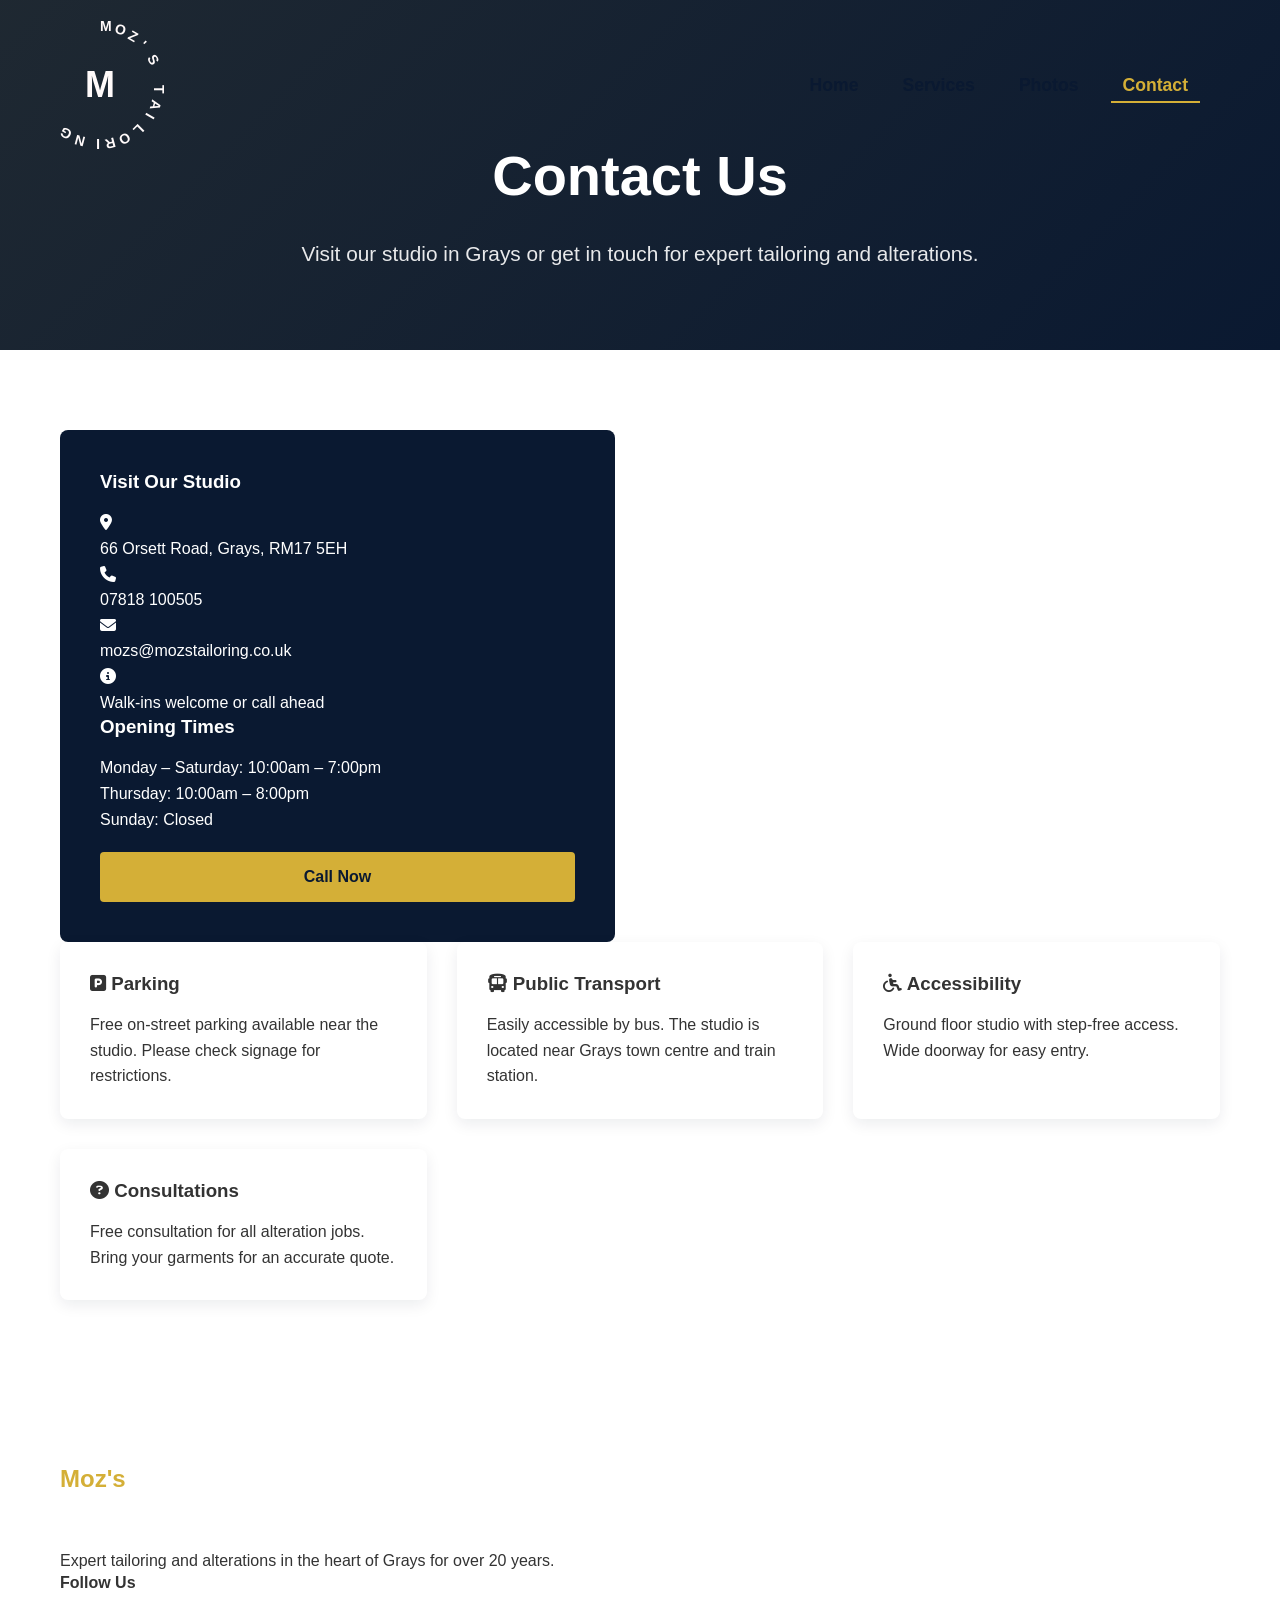
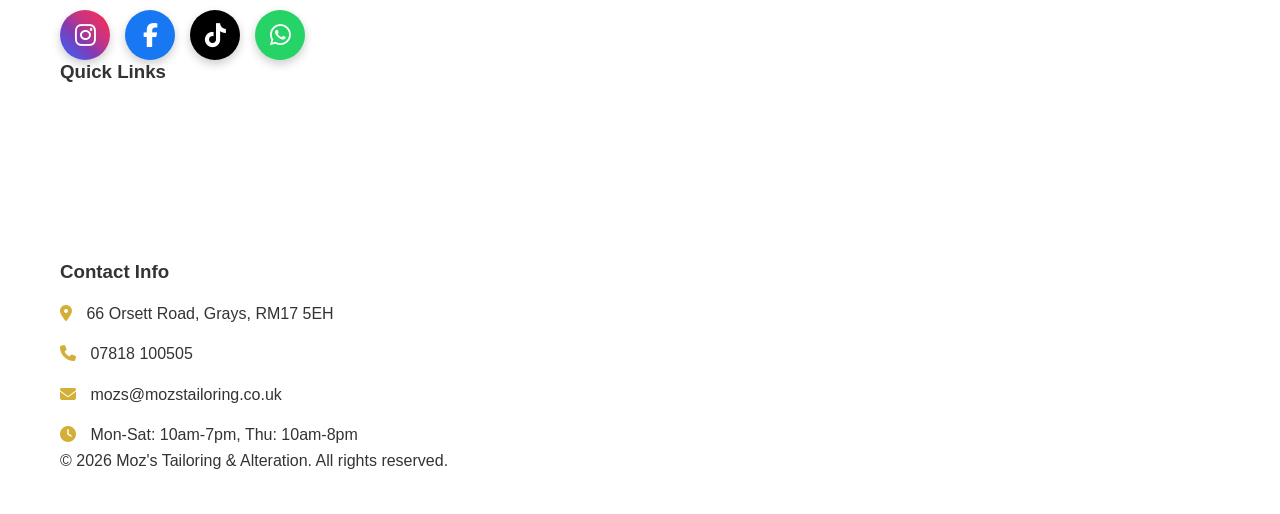
==== commit bc5b31ae: "Update contact.html" ====
--- a/contact.html
+++ b/contact.html
@@ -16,73 +16,7 @@
     <link href="https://fonts.googleapis.com/css2?family=Inter:wght@300;400;500;600;700&family=Lato:wght@400;500;600&display=swap" rel="stylesheet">
     <link rel="stylesheet" href="style.css">
     <style>
-        /* Circular Logo Animation - Keep this inline as it's unique to the logo */
-        .circular-logo-container {
-            position: relative;
-            width: 160px;
-            height: 160px;
-            margin: 0 auto;
-            display: flex;
-            align-items: center;
-            justify-content: center;
-        }
-        
-        .circular-logo-text {
-            position: absolute;
-            width: 100%;
-            height: 100%;
-            animation: rotateText 20s linear infinite;
-            color: snow;
-        }
-        
-        .circular-logo-text span {
-            position: absolute;
-            left: 50%;
-            top: 0;
-            transform-origin: 0 80px;
-            font-family: 'Lato', sans-serif;
-            font-weight: 600;
-            font-size: 16px;
-            letter-spacing: 1px;
-            text-transform: uppercase;
-        }
-        
-        @keyframes rotateText {
-            0% {
-                transform: rotate(0deg);
-            }
-            100% {
-                transform: rotate(360deg);
-            }
-        }
-        
-        .logo-fallback {
-            font-family: 'Lato', sans-serif;
-            font-size: 42px;
-            font-weight: 700;
-            color: snow;
-            background-color: transparent;
-            width: 70px;
-            height: 70px;
-            display: flex;
-            align-items: center;
-            justify-content: center;
-            border-radius: 50%;
-        }
-        
-        .logo-container {
-            display: flex;
-            flex-direction: column;
-            align-items: center;
-            text-decoration: none;
-            z-index: 100;
-        }
-        
-        .logo-text-top, .logo-text-bottom {
-            display: none;
-        }
-        
-        /* Fix map display - Keep this as it's specific to contact page */
+        /* Keep map display styles only */
         .map-container iframe {
             width: 100%;
             height: 400px;
@@ -90,10 +24,53 @@
             border-radius: 8px;
         }
         
-        /* Fix footer spacing - Keep this as it's specific to contact page */
+        /* Keep footer spacing for contact page only */
         footer {
             padding-top: 80px;
             padding-bottom: 40px;
+        }
+        
+        /* Keep social media icons specific to contact page if needed */
+        .social-icons {
+            display: flex;
+            gap: 15px;
+            flex-wrap: wrap;
+            margin-top: 15px;
+        }
+        
+        .social-icon {
+            display: flex;
+            align-items: center;
+            justify-content: center;
+            width: 50px;
+            height: 50px;
+            border-radius: 50%;
+            color: white;
+            font-size: 1.5rem;
+            transition: all 0.3s ease;
+            text-decoration: none;
+            box-shadow: 0 4px 10px rgba(0, 0, 0, 0.2);
+        }
+        
+        .social-icon.instagram {
+            background: linear-gradient(45deg, #405DE6, #5851DB, #833AB4, #C13584, #E1306C, #FD1D1D);
+        }
+        
+        .social-icon.facebook {
+            background-color: #1877F2;
+        }
+        
+        .social-icon.tiktok {
+            background-color: #000000;
+        }
+        
+        .social-icon.whatsapp {
+            background-color: #25D366;
+        }
+        
+        .social-icon:hover {
+            transform: translateY(-3px);
+            box-shadow: 0 6px 15px rgba(0, 0, 0, 0.3);
         }
     </style>
 </head>
@@ -181,7 +158,7 @@
                 </div>
                 
                 <div class="map-container fade-in delay-1">
-                    <iframe src="https://www.google.com/maps/embed?pb=!1m18!1m12!1m3!1d2481.722855663053!2d0.3248127769464762!3d51.4757389112562!2m3!1f0!2f0!3f0!3m2!1i1024!2i768!4f13.1!3m3!1m2!1s0x47d8bc7c4a8c6c7b%3A0x23c3f5dd40a1c3e6!2s66%20Orsett%20Rd%2C%20Grays%20RM17%205EH%2C%20UK!5e0!3m2!1sen!2s!4v1694030000000!5m2!1sen!2s" allowfullscreen="" loading="lazy" referrerpolicy="no-referrer-when-downgrade" title="Map to Moz's Tailoring at 66 Orsett Road, Grays"></iframe>
+                    <iframe src="https://www.google.com/maps/embed?pb=!1m18!1m12!1m3!1d2481.722855663053!2d0.3248127769464762!3d51.4757389112562!2m3!1f0!2f0!3f0!3m2!1i1024!2i768!4f13.1!3m3!1m2!1s0x47d8bc7c4a8c6c7b%3A0x23c3f5dd40a1c3e6!2s66%20Orsett%20Rd%2C%20Grays%20RM17%205EH%2C%20UK!5e0!3m2!1sen!2s!4v1694030000000!5m2!1sen!2s" allowfullscreen="" loading="lazy" referrerpolicy="no-referrer-when-downgrade"></iframe>
                 </div>
             </div>
             
@@ -222,16 +199,16 @@
                     <div class="social-media">
                         <h4>Follow Us</h4>
                         <div class="social-icons">
-                            <a href="https://www.instagram.com/" target="_blank" class="social-icon instagram" aria-label="Follow us on Instagram">
+                            <a href="https://www.instagram.com/" target="_blank" class="social-icon instagram">
                                 <i class="fab fa-instagram"></i>
                             </a>
-                            <a href="https://www.facebook.com/" target="_blank" class="social-icon facebook" aria-label="Follow us on Facebook">
+                            <a href="https://www.facebook.com/" target="_blank" class="social-icon facebook">
                                 <i class="fab fa-facebook-f"></i>
                             </a>
-                            <a href="https://www.tiktok.com/" target="_blank" class="social-icon tiktok" aria-label="Follow us on TikTok">
+                            <a href="https://www.tiktok.com/" target="_blank" class="social-icon tiktok">
                                 <i class="fab fa-tiktok"></i>
                             </a>
-                            <a href="https://wa.me/447818100505" target="_blank" class="social-icon whatsapp" aria-label="Message us on WhatsApp">
+                            <a href="https://wa.me/447818100505" target="_blank" class="social-icon whatsapp">
                                 <i class="fab fa-whatsapp"></i>
                             </a>
                         </div>
@@ -239,19 +216,19 @@
                 </div>
                 <div>
                     <h3>Quick Links</h3>
-                    <ul class="footer-links">
-                        <li><a href="index.html">Home</a></li>
-                        <li><a href="services.html">Services</a></li>
-                        <li><a href="photos.html">Photos</a></li>
-                        <li><a href="contact.html">Contact</a></li>
+                    <ul style="list-style: none; padding-left: 0;">
+                        <li><a href="index.html" style="color: var(--secondary); text-decoration: none; line-height: 2.5; display: block;">Home</a></li>
+                        <li><a href="services.html" style="color: var(--secondary); text-decoration: none; line-height: 2.5; display: block;">Services</a></li>
+                        <li><a href="photos.html" style="color: var(--secondary); text-decoration: none; line-height: 2.5; display: block;">Photos</a></li>
+                        <li><a href="contact.html" style="color: var(--secondary); text-decoration: none; line-height: 2.5; display: block;">Contact</a></li>
                     </ul>
                 </div>
                 <div>
                     <h3>Contact Info</h3>
-                    <p><i class="fas fa-map-marker-alt"></i> 66 Orsett Road, Grays, RM17 5EH</p>
-                    <p><i class="fas fa-phone"></i> 07818 100505</p>
-                    <p><i class="fas fa-envelope"></i> mozs@mozstailoring.co.uk</p>
-                    <p><i class="fas fa-clock"></i> Mon-Sat: 10am-7pm, Thu: 10am-8pm</p>
+                    <p style="margin-bottom: 15px;"><i class="fas fa-map-marker-alt" style="color: var(--accent); margin-right: 10px;"></i> 66 Orsett Road, Grays, RM17 5EH</p>
+                    <p style="margin-bottom: 15px;"><i class="fas fa-phone" style="color: var(--accent); margin-right: 10px;"></i> 07818 100505</p>
+                    <p style="margin-bottom: 15px;"><i class="fas fa-envelope" style="color: var(--accent); margin-right: 10px;"></i> mozs@mozstailoring.co.uk</p>
+                    <p><i class="fas fa-clock" style="color: var(--accent); margin-right: 10px;"></i> Mon-Sat: 10am-7pm, Thu: 10am-8pm</p>
                 </div>
             </div>
             <div class="copyright">
--- a/style.css
+++ b/style.css
@@ -115,18 +115,18 @@
     align-items: center;
     text-decoration: none;
     z-index: 100;
-    margin-right: auto; /* Push logo to the left */
+    position: relative;
+    left: -30px; /* Move the logo further to the left */
 }
 
 .circular-logo-container {
     position: relative;
-    width: 160px;
-    height: 160px;
+    width: 140px; /* Reduced from 160px */
+    height: 140px; /* Reduced from 160px */
     margin: 0;
     display: flex;
     align-items: center;
     justify-content: center;
-    margin-left: -20px; /* Move logo slightly left */
 }
 
 .circular-logo-text {
@@ -140,10 +140,10 @@
     position: absolute;
     left: 50%;
     top: 0;
-    transform-origin: 0 80px;
+    transform-origin: 0 70px; /* Adjusted from 80px */
     font-family: 'Lato', sans-serif;
     font-weight: 600;
-    font-size: 16px;
+    font-size: 14px; /* Reduced from 16px */
     letter-spacing: 1px;
     text-transform: uppercase;
     color: snow;
@@ -151,12 +151,12 @@
 
 .logo-fallback {
     font-family: 'Lato', sans-serif;
-    font-size: 42px;
+    font-size: 36px; /* Reduced from 42px */
     font-weight: 700;
     color: snow;
     background-color: transparent;
-    width: 70px;
-    height: 70px;
+    width: 60px; /* Reduced from 70px */
+    height: 60px; /* Reduced from 70px */
     display: flex;
     align-items: center;
     justify-content: center;
@@ -180,10 +180,11 @@
 .main-nav ul {
     display: flex;
     list-style: none;
-    gap: 30px;
+    gap: 20px; /* Reduced from 30px for better spacing */
     background: transparent;
     margin: 0;
     padding: 0;
+    margin-right: 20px; /* Add right margin */
 }
 
 .main-nav a {
@@ -238,7 +239,7 @@
     border: 1px solid rgba(10, 25, 49, 0.1);
 }
 
-/* ========== HERO SECTION - SIMPLIFIED ========== */
+/* ========== HERO SECTION - ADJUSTED FOR LOGO SPACE ========== */
 .hero {
     position: relative;
     height: 100vh;
@@ -246,8 +247,8 @@
     color: var(--secondary);
     text-align: center;
     overflow: hidden;
-    margin-top: -120px;
-    padding-top: 120px;
+    margin-top: -80px; /* Reduced from -120px */
+    padding-top: 100px; /* Increased from default */
 }
 
 .hero-slideshow {
@@ -285,7 +286,9 @@
     background-image: linear-gradient(rgba(10, 25, 49, 0.4), rgba(10, 25, 49, 0.3)), url('images/moz2.jpg');
 }
 
-/* Removed slide-3 as requested */
+.hero-slide.slide-3 {
+    background-image: linear-gradient(rgba(10, 25, 49, 0.4), rgba(10, 25, 49, 0.3)), url('images/moz3.jpg');
+}
 
 .hero-content {
     position: absolute;
@@ -300,10 +303,11 @@
 }
 
 .hero h1 {
-    font-size: 4rem;
+    font-size: 3.5rem; /* Reduced from 4rem for better fit */
     margin-bottom: 2rem;
     color: var(--secondary);
     line-height: 1.2;
+    padding-top: 20px; /* Add some top padding */
 }
 
 .hero .btn {
@@ -320,6 +324,7 @@
     position: relative;
     display: inline-block;
     margin-bottom: 2rem;
+    margin-top: 20px; /* Add top margin */
 }
 
 .hero-title-container:after {
@@ -384,113 +389,32 @@
 }
 
 /* ========== FOOTER ========== */
-footer {
-    background-color: var(--primary);
+.footer-logo-container {
+    display: flex;
+    flex-direction: column;
+    align-items: flex-start;
+    margin-bottom: 20px;
+}
+
+.footer-logo-image {
+    width: 80px;
+    height: 80px;
+    border-radius: 50%;
+    margin-bottom: 10px;
+}
+
+.footer-text-top {
+    font-family: 'Lato', sans-serif;
+    font-size: 24px;
+    font-weight: 700;
+    color: var(--accent);
+}
+
+.footer-text-bottom {
+    font-family: 'Lato', sans-serif;
+    font-size: 18px;
+    font-weight: 600;
     color: var(--secondary);
-    padding: 60px 0 40px; /* Increased bottom padding */
-    margin-top: 80px;
-}
-
-.footer-content {
-    display: grid;
-    grid-template-columns: repeat(auto-fit, minmax(250px, 1fr));
-    gap: 40px;
-    margin-bottom: 40px; /* Added space above copyright */
-}
-
-.footer-content h3,
-.footer-content h4 {
-    color: var(--accent);
-    margin-bottom: 20px;
-    font-size: 1.3rem;
-}
-
-.footer-content p {
-    color: rgba(255, 255, 255, 0.9);
-    line-height: 1.8;
-    margin-bottom: 20px;
-}
-
-/* Footer links styling */
-.footer-links {
-    list-style: none;
-    padding: 0;
-    margin: 0;
-}
-
-.footer-links li {
-    margin-bottom: 12px;
-}
-
-.footer-links a {
-    color: rgba(255, 255, 255, 0.9);
-    text-decoration: none;
-    transition: var(--transition);
-    font-size: 1rem;
-}
-
-.footer-links a:hover {
-    color: var(--accent);
-    padding-left: 5px;
-}
-
-/* Footer contact info icons */
-.footer-content p i {
-    color: var(--accent);
-    margin-right: 10px;
-    width: 20px;
-    text-align: center;
-}
-
-.copyright {
-    text-align: center;
-    padding-top: 30px;
-    border-top: 1px solid rgba(255, 255, 255, 0.1);
-    color: rgba(255, 255, 255, 0.7);
-    font-size: 0.9rem;
-}
-
-/* Social Media Icons - FIXED WITH COLORS */
-.social-icons {
-    display: flex;
-    gap: 15px;
-    flex-wrap: wrap;
-    margin-top: 15px;
-}
-
-.social-icon {
-    display: flex;
-    align-items: center;
-    justify-content: center;
-    width: 45px;
-    height: 45px;
-    border-radius: 50%;
-    color: white;
-    font-size: 1.2rem;
-    transition: var(--transition);
-    text-decoration: none;
-    box-shadow: 0 4px 10px rgba(0, 0, 0, 0.2);
-}
-
-.social-icon:hover {
-    transform: translateY(-3px);
-    box-shadow: 0 6px 15px rgba(0, 0, 0, 0.3);
-}
-
-.instagram {
-    background: linear-gradient(45deg, #405DE6, #5851DB, #833AB4, #C13584, #E1306C, #FD1D1D);
-}
-
-.facebook {
-    background-color: #1877F2;
-}
-
-.tiktok {
-    background-color: #000000;
-}
-
-.whatsapp {
-    background-color: #25D366;
 }
 
 /* ========== SERVICES GRID LAYOUT FIX ========== */
@@ -512,11 +436,6 @@
     height: 100%;
 }
 
-.service-card:hover {
-    transform: translateY(-10px);
-    box-shadow: 0 15px 30px rgba(10, 25, 49, 0.1);
-}
-
 .service-content {
     flex-grow: 1;
     display: flex;
@@ -526,107 +445,6 @@
 .service-content .btn {
     margin-top: auto;
     align-self: flex-start;
-}
-
-/* Service card list styling */
-.service-card ul {
-    list-style: none;
-    padding: 0;
-    margin: 15px 0;
-}
-
-.service-card li {
-    margin-bottom: 8px;
-    padding-left: 25px;
-    position: relative;
-    font-size: 0.95rem;
-    line-height: 1.5;
-}
-
-.service-card li:before {
-    content: '•';
-    position: absolute;
-    left: 0;
-    color: var(--accent);
-    font-weight: bold;
-    font-size: 1.2rem;
-}
-
-/* Service Icons */
-.service-icon {
-    font-size: 2.5rem;
-    color: var(--accent);
-    margin-bottom: 20px;
-}
-
-/* ========== GALLERY PAGE SPECIFIC STYLES ========== */
-.gallery-placeholder {
-    width: 100%;
-    height: 100%;
-    background-color: var(--neutral);
-    display: flex;
-    align-items: center;
-    justify-content: center;
-    color: var(--primary);
-}
-
-.gallery-placeholder i {
-    font-size: 3rem;
-    opacity: 0.7;
-}
-
-.gallery-note {
-    text-align: center;
-    margin-top: 60px;
-    padding: 30px;
-    background-color: var(--neutral);
-    border-radius: 8px;
-}
-
-.gallery-note h3 {
-    color: var(--primary);
-    margin-bottom: 15px;
-    font-size: 1.5rem;
-}
-
-.gallery-note p {
-    color: var(--text-light);
-    margin-bottom: 20px;
-    max-width: 700px;
-    margin-left: auto;
-    margin-right: auto;
-    line-height: 1.6;
-}
-
-.gallery-cta {
-    background-color: var(--primary);
-    color: var(--secondary);
-    padding: 80px 0;
-    text-align: center;
-    margin-top: 40px;
-}
-
-.gallery-cta h2 {
-    font-size: 2.5rem;
-    margin-bottom: 20px;
-    color: var(--secondary);
-}
-
-.gallery-cta p {
-    font-size: 1.2rem;
-    margin-bottom: 30px;
-    max-width: 700px;
-    margin-left: auto;
-    margin-right: auto;
-    color: rgba(255, 255, 255, 0.9);
-    line-height: 1.6;
-}
-
-.gallery-cta .btn {
-    background-color: var(--accent);
-    color: var(--primary);
-    padding: 15px 30px;
-    font-size: 1.1rem;
 }
 
 /* ========== REST OF YOUR CSS (KEEP ALL EXISTING STYLES) ========== */
@@ -663,17 +481,6 @@
     position: relative;
 }
 
-.gallery-item img {
-    width: 100%;
-    height: 100%;
-    object-fit: cover;
-    transition: var(--transition);
-}
-
-.gallery-item:hover img {
-    transform: scale(1.05);
-}
-
 /* Contact Section */
 .contact-container {
     display: grid;
@@ -686,6 +493,27 @@
     color: var(--secondary);
     padding: 40px;
     border-radius: 8px;
+}
+
+/* Social Media Icons */
+.social-icons {
+    display: flex;
+    gap: 15px;
+    flex-wrap: wrap;
+}
+
+.social-icon {
+    display: flex;
+    align-items: center;
+    justify-content: center;
+    width: 50px;
+    height: 50px;
+    border-radius: 50%;
+    color: white;
+    font-size: 1.5rem;
+    transition: var(--transition);
+    text-decoration: none;
+    box-shadow: 0 4px 10px rgba(0, 0, 0, 0.2);
 }
 
 /* ========== RESPONSIVE DESIGN ========== */
@@ -722,94 +550,77 @@
         color: var(--primary);
     }
     
+    /* Circular logo adjustments for mobile */
+    .logo-container {
+        left: -20px; /* Adjust left positioning for mobile */
+    }
+    
     .circular-logo-container {
-        width: 120px;
-        height: 120px;
-        margin-left: -10px;
+        width: 100px; /* Further reduced for mobile */
+        height: 100px; /* Further reduced for mobile */
     }
     
     .circular-logo-text span {
-        font-size: 14px;
-        transform-origin: 0 60px;
+        font-size: 12px; /* Further reduced for mobile */
+        transform-origin: 0 50px; /* Adjusted for smaller size */
     }
     
     .logo-fallback {
-        font-size: 36px;
-        width: 60px;
-        height: 60px;
+        font-size: 28px; /* Further reduced for mobile */
+        width: 50px; /* Further reduced for mobile */
+        height: 50px; /* Further reduced for mobile */
     }
     
     .hero {
         min-height: 600px;
-        margin-top: -100px;
-        padding-top: 100px;
+        margin-top: -60px; /* Adjust for mobile */
+        padding-top: 80px; /* Adjust for mobile */
     }
     
     .hero h1 {
-        font-size: 3rem;
+        font-size: 2.5rem; /* Further reduced for mobile */
+        padding-top: 10px; /* Adjust for mobile */
     }
     
     .premium-tagline {
         font-size: 1.6rem !important;
     }
-    
-    .footer-content {
-        grid-template-columns: 1fr;
-        gap: 30px;
-    }
-    
-    .gallery-cta {
-        padding: 60px 0;
-    }
-    
-    .gallery-cta h2 {
-        font-size: 2rem;
-    }
 }
 
 @media (max-width: 576px) {
+    /* Further circular logo adjustments for small mobile */
+    .logo-container {
+        left: -15px; /* Further adjust for small mobile */
+    }
+    
     .circular-logo-container {
-        width: 100px;
-        height: 100px;
-        margin-left: -10px;
+        width: 80px; /* Very small for mobile */
+        height: 80px; /* Very small for mobile */
     }
     
     .circular-logo-text span {
-        font-size: 12px;
-        transform-origin: 0 50px;
+        font-size: 10px; /* Very small for mobile */
+        transform-origin: 0 40px; /* Adjusted for very small size */
     }
     
     .logo-fallback {
-        font-size: 32px;
-        width: 50px;
-        height: 50px;
+        font-size: 24px; /* Very small for mobile */
+        width: 40px; /* Very small for mobile */
+        height: 40px; /* Very small for mobile */
+    }
+    
+    .hero {
+        margin-top: -40px; /* Further adjust for small mobile */
+        padding-top: 60px; /* Further adjust for small mobile */
     }
     
     .hero h1 {
-        font-size: 2.5rem;
-    }
-    
-    .hero .btn {
-        font-size: 1.1rem;
-        padding: 16px 32px;
+        font-size: 2rem; /* Very small for mobile */
+        padding-top: 5px; /* Adjust for small mobile */
     }
     
     .premium-tagline {
         font-size: 1.4rem !important;
-    }
-    
-    .social-icon {
-        width: 40px;
-        height: 40px;
-        font-size: 1.1rem;
-    }
-    
-    .gallery-cta h2 {
-        font-size: 1.8rem;
-    }
-    
-    .gallery-cta p {
-        font-size: 1.1rem;
     }
 }
 
@@ -1185,3 +996,14 @@
         padding: 20px;
     }
 }
+
+/* Add a media query for very wide screens */
+@media (min-width: 1400px) {
+    .logo-container {
+        left: -50px; /* Move even further left on wide screens */
+    }
+    
+    .hero-content {
+        max-width: 1000px; /* Wider content area */
+    }
+}
